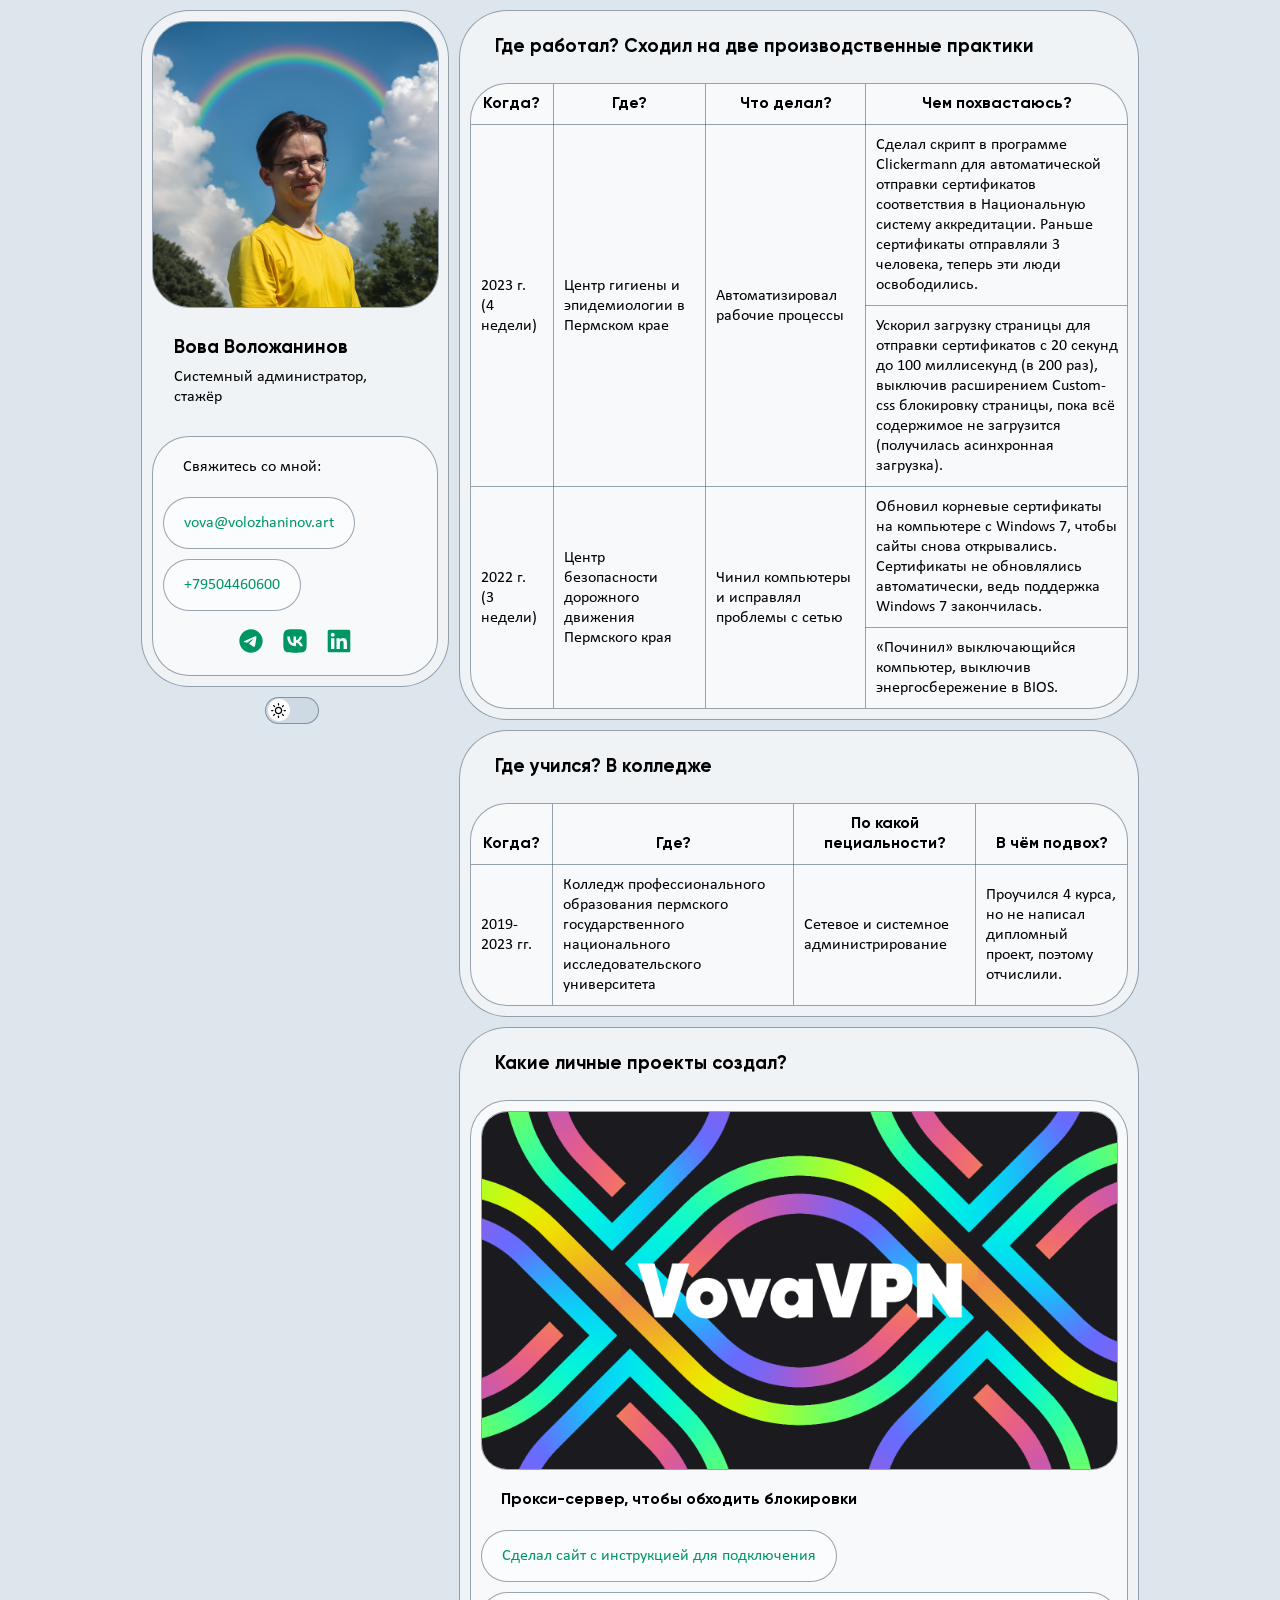
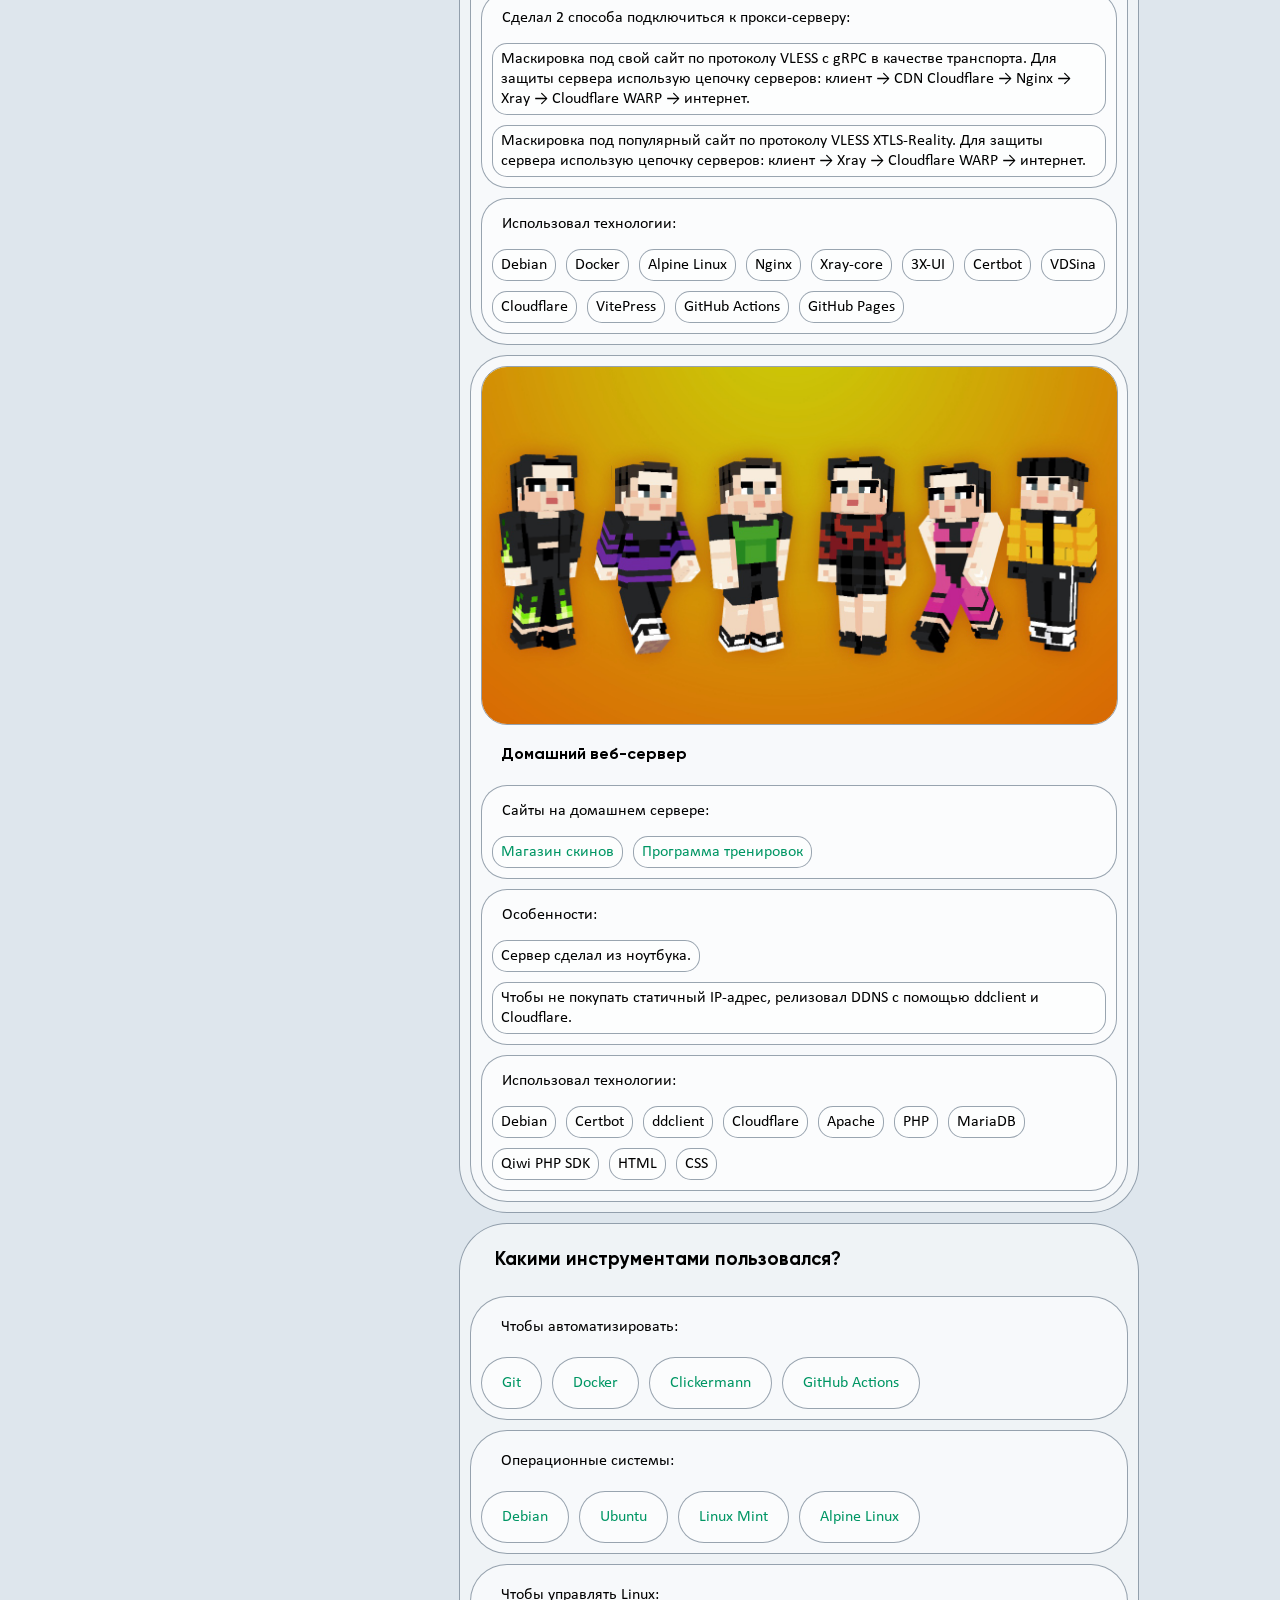
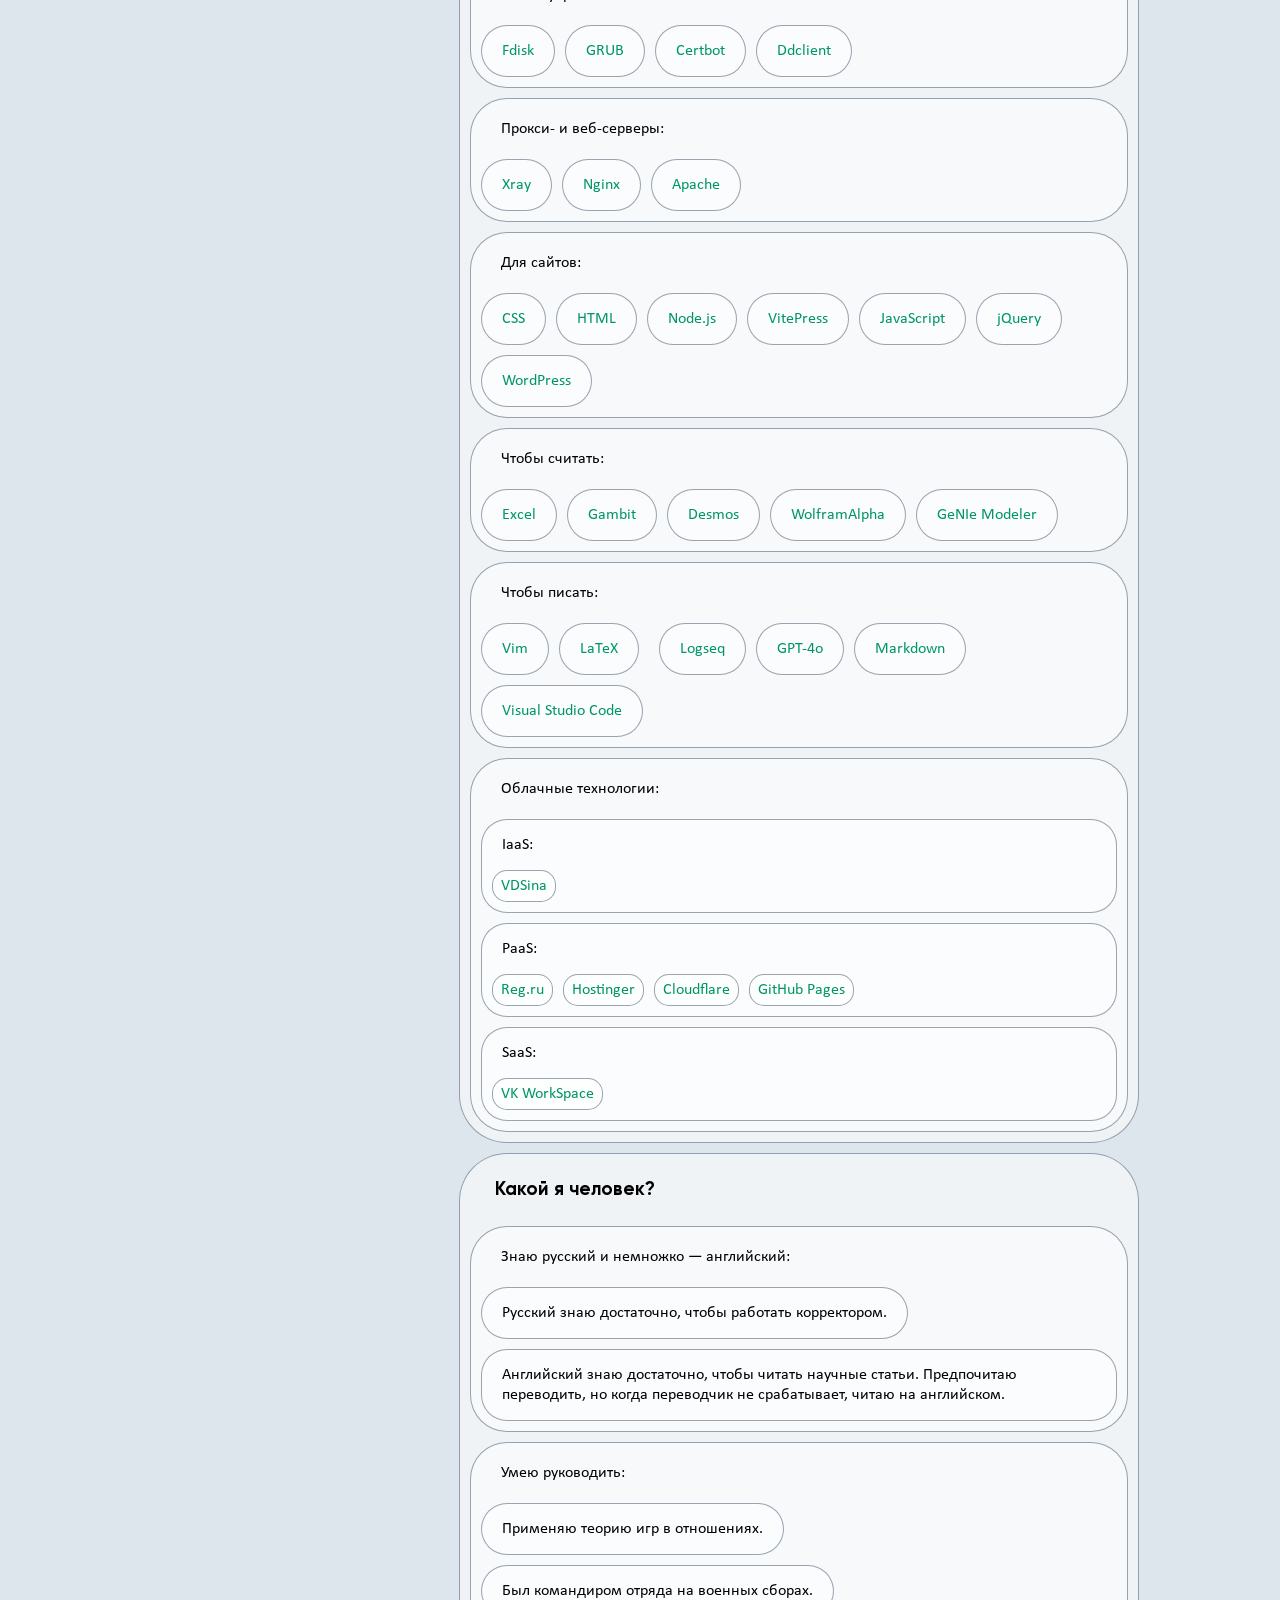
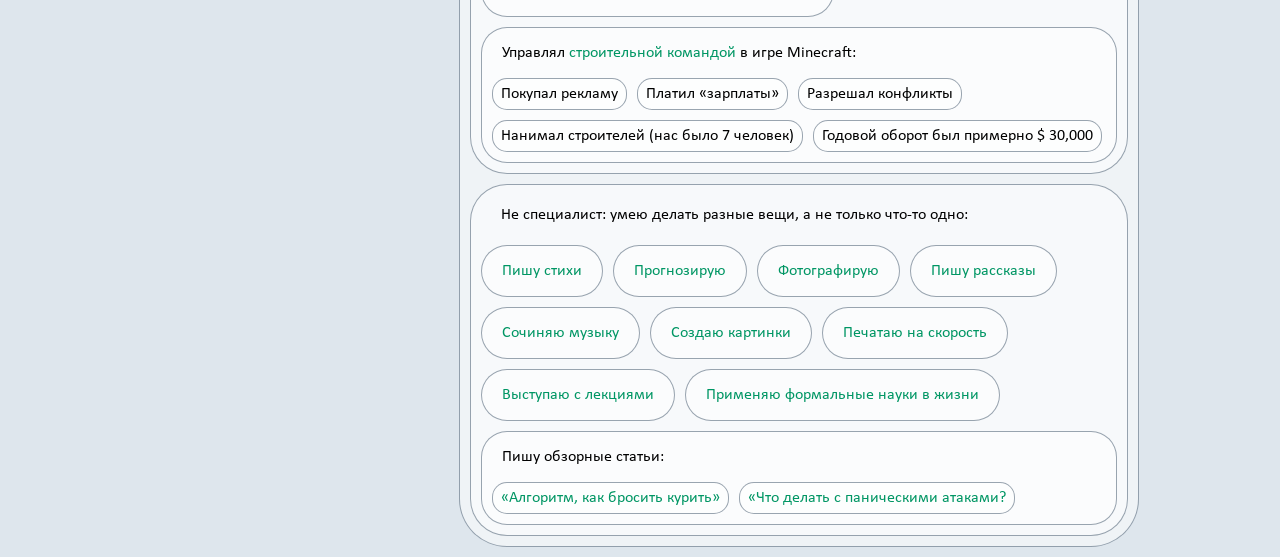
==== index.html @ d7f4d7d5 "update" ====
<!DOCTYPE html>
<html lang="ru">
<head>
    <meta charset="UTF-8">
    <meta name="viewport" content="width=device-width, initial-scale=1.0">
    <link href="styles/style.css" rel="stylesheet" type="text/css"/>
    <script defer src="scripts/jquery.js"></script>
    <script defer src="scripts/main.js"></script>
    <title>Вова</title>
</head>
<body>
    <nav>
        <div class="nav">
            <div class="dep-4 button up"><p>↑ Наверх</p></div>
        </div>
    </nav>
    <div class="main">
        <div class="about">
            <div class="dep-1">
                <a href="images/vova-full.jpg" target="_blank"><img src="images/vova2x.avif" alt="Фотография" class="dep-2 zoomed clickable"></a>
                <h1 class="caption">Вова Воложанинов</h1><p class="caption">Системный администратор, стажёр</p>
                <div class="dep-2">
                    <p>Свяжитесь со мной:</p>
                    <div class="flex">
                        <a href="mailto:vova@volozhaninov.art" target="_blank"><div class="dep-3 button"><p>vova@volozhaninov.art</p></div></a>
                        <a href="tel:+79504460600"><div class="dep-3 button"><p>+79504460600</p></div></a>
                    </div>
                    <p class="logos">
                        <a href="https://t.me/vova3141592" target="_blank">
                            <svg width="28" height="28" viewBox="0 0 24 24" fill="#000000" xmlns="http://www.w3.org/2000/svg"><title>Телеграм</title><g id="SVGRepo_bgCarrier" stroke-width="0"></g><g id="SVGRepo_tracerCarrier" stroke-linecap="round" stroke-linejoin="round"></g><g id="SVGRepo_iconCarrier"> <path fill-rule="evenodd" clip-rule="evenodd" d="M22 12C22 17.5228 17.5228 22 12 22C6.47715 22 2 17.5228 2 12C2 6.47715 6.47715 2 12 2C17.5228 2 22 6.47715 22 12ZM12.3583 9.38244C11.3857 9.787 9.44177 10.6243 6.52657 11.8944C6.05318 12.0827 5.8052 12.2669 5.78263 12.4469C5.74448 12.7513 6.12559 12.8711 6.64455 13.0343C6.71515 13.0565 6.78829 13.0795 6.86327 13.1038C7.37385 13.2698 8.06068 13.464 8.41773 13.4717C8.74161 13.4787 9.1031 13.3452 9.50219 13.0711C12.226 11.2325 13.632 10.3032 13.7202 10.2831C13.7825 10.269 13.8688 10.2512 13.9273 10.3032C13.9858 10.3552 13.98 10.4536 13.9738 10.48C13.9361 10.641 12.4401 12.0318 11.6659 12.7515C11.4246 12.9759 11.2534 13.135 11.2184 13.1714C11.14 13.2528 11.0601 13.3298 10.9833 13.4038C10.509 13.8611 10.1532 14.204 11.003 14.764C11.4114 15.0331 11.7381 15.2556 12.0641 15.4776C12.4201 15.7201 12.7752 15.9619 13.2347 16.2631C13.3517 16.3398 13.4635 16.4195 13.5724 16.4971C13.9867 16.7925 14.3589 17.0579 14.8188 17.0155C15.086 16.991 15.362 16.7397 15.5022 15.9903C15.8335 14.2193 16.4847 10.382 16.6352 8.80081C16.6484 8.66228 16.6318 8.48498 16.6185 8.40715C16.6051 8.32932 16.5773 8.21842 16.4761 8.13633C16.3563 8.03911 16.1714 8.01861 16.0886 8.02C15.7125 8.0267 15.1354 8.22735 12.3583 9.38244Z"></path> </g></svg>
                        </a>
                        <a href="https://vk.com/vova3141592" target="_blank">
                            <svg width="28" height="28" viewBox="0 0 24 24" fill="#000000" xmlns="http://www.w3.org/2000/svg"><title>ВКонтакте</title><g id="SVGRepo_bgCarrier" stroke-width="0"></g><g id="SVGRepo_tracerCarrier" stroke-linecap="round" stroke-linejoin="round"></g><g id="SVGRepo_iconCarrier"> <path fill-rule="evenodd" clip-rule="evenodd" d="M3.4 3.4C2 4.81333 2 7.07333 2 11.6V12.4C2 16.92 2 19.18 3.4 20.6C4.81333 22 7.07333 22 11.6 22H12.4C16.92 22 19.18 22 20.6 20.6C22 19.1867 22 16.9267 22 12.4V11.6C22 7.08 22 4.82 20.6 3.4C19.1867 2 16.9267 2 12.4 2H11.6C7.08 2 4.82 2 3.4 3.4ZM5.37333 8.08667C5.48 13.2867 8.08 16.4067 12.64 16.4067H12.9067V13.4333C14.58 13.6 15.8467 14.8267 16.3533 16.4067H18.72C18.4773 15.5089 18.0469 14.6727 17.4574 13.9533C16.8679 13.234 16.1326 12.6478 15.3 12.2333C16.0461 11.779 16.6905 11.1756 17.1929 10.461C17.6953 9.7464 18.045 8.93585 18.22 8.08H16.0733C15.6067 9.73334 14.22 11.2333 12.9067 11.3733V8.08667H10.7533V13.8467C9.42 13.5133 7.74 11.9 7.66666 8.08667H5.37333Z"></path> </g></svg>
                        </a>
                        <a href="https://www.linkedin.com/in/vova3141592" target="_blank">
                            <svg width="28" height="28" fill="#000000" viewBox="-2.56 -2.56 37.12 37.12" version="1.1" xmlns="http://www.w3.org/2000/svg"><title>LinkedIn</title><g id="SVGRepo_bgCarrier" stroke-width="0"></g><g id="SVGRepo_tracerCarrier" stroke-linecap="round" stroke-linejoin="round"></g><g id="SVGRepo_iconCarrier"><path d="M28.778 1.004h-25.56c-0.008-0-0.017-0-0.027-0-1.199 0-2.172 0.964-2.186 2.159v25.672c0.014 1.196 0.987 2.161 2.186 2.161 0.010 0 0.019-0 0.029-0h25.555c0.008 0 0.018 0 0.028 0 1.2 0 2.175-0.963 2.194-2.159l0-0.002v-25.67c-0.019-1.197-0.994-2.161-2.195-2.161-0.010 0-0.019 0-0.029 0h0.001zM9.9 26.562h-4.454v-14.311h4.454zM7.674 10.293c-1.425 0-2.579-1.155-2.579-2.579s1.155-2.579 2.579-2.579c1.424 0 2.579 1.154 2.579 2.578v0c0 0.001 0 0.002 0 0.004 0 1.423-1.154 2.577-2.577 2.577-0.001 0-0.002 0-0.003 0h0zM26.556 26.562h-4.441v-6.959c0-1.66-0.034-3.795-2.314-3.795-2.316 0-2.669 1.806-2.669 3.673v7.082h-4.441v-14.311h4.266v1.951h0.058c0.828-1.395 2.326-2.315 4.039-2.315 0.061 0 0.121 0.001 0.181 0.003l-0.009-0c4.5 0 5.332 2.962 5.332 6.817v7.855z"></path> </g></svg>
                        </a>
                        <!-- Ссылка на LiveLib <a href="https://www.livelib.ru/reader/Vova3141592" target="_blank">
                            <svg xmlns="http://www.w3.org/2000/svg" width="28" height="28" viewBox="0 15 388 355" version="1.1"><path d="M 74.962 74.250 C 71.468 76.012, 69.903 77.678, 67.750 81.929 C 65 87.359, 65 87.359, 65.011 163.429 C 65.023 246.853, 64.871 244.592, 71.053 253.576 C 72.784 256.093, 76.968 260.191, 80.350 262.684 C 87.635 268.053, 184.817 326.367, 193.500 330.580 C 198.643 333.075, 200.642 333.483, 207.500 333.438 C 214.382 333.393, 216.409 332.943, 222 330.222 C 225.575 328.482, 229.175 326.608, 230 326.057 C 230.825 325.506, 254.461 311.366, 282.524 294.634 C 310.618 277.883, 335.800 262.187, 338.561 259.705 C 341.319 257.225, 344.908 252.790, 346.538 249.848 C 349.500 244.500, 349.500 244.500, 349.773 165.697 C 350.036 90.057, 349.971 86.722, 348.142 82.589 C 345.454 76.510, 340.179 72.762, 333.540 72.212 C 327.152 71.682, 323.315 72.845, 314.879 77.868 C 311.370 79.956, 300.625 86.311, 291 91.990 C 281.375 97.668, 258.954 111.018, 241.175 121.657 C 223.396 132.296, 208.251 141, 207.518 141 C 206.785 141, 201.532 138.247, 195.843 134.882 C 181.423 126.353, 145.805 105.216, 118.500 88.984 C 105.850 81.464, 93.578 74.566, 91.230 73.655 C 85.390 71.391, 80.259 71.579, 74.962 74.250"/></svg>
                        </a> -->
                    </p>
                </div>
            </div>
            <label class="theme-switch">
                <input type="checkbox" name="theme-switch">
                <span class="slider"></span>
                <svg alt="Светлая тема" class="sun" viewBox="0 0 24 24" xmlns="http://www.w3.org/2000/svg"><g id="SVGRepo_bgCarrier" stroke-width="0"></g><g id="SVGRepo_tracerCarrier" stroke-linecap="round" stroke-linejoin="round"></g><g id="SVGRepo_iconCarrier"> <path d="M11 1C11 0.447715 11.4477 0 12 0C12.5523 0 13 0.447715 13 1V3C13 3.55228 12.5523 4 12 4C11.4477 4 11 3.55228 11 3V1Z"></path> <path fill-rule="evenodd" clip-rule="evenodd" d="M18 12C18 15.3137 15.3137 18 12 18C8.68629 18 6 15.3137 6 12C6 8.68629 8.68629 6 12 6C15.3137 6 18 8.68629 18 12ZM8.06167 12C8.06167 14.1751 9.82492 15.9383 12 15.9383C14.1751 15.9383 15.9383 14.1751 15.9383 12C15.9383 9.82492 14.1751 8.06167 12 8.06167C9.82492 8.06167 8.06167 9.82492 8.06167 12Z"></path> <path d="M20.4853 3.51472C20.0947 3.12419 19.4616 3.12419 19.0711 3.51472L17.6568 4.92893C17.2663 5.31946 17.2663 5.95262 17.6568 6.34315C18.0474 6.73367 18.6805 6.73367 19.0711 6.34315L20.4853 4.92893C20.8758 4.53841 20.8758 3.90524 20.4853 3.51472Z"></path> <path d="M1 13C0.447715 13 0 12.5523 0 12C0 11.4477 0.447715 11 1 11H3C3.55228 11 4 11.4477 4 12C4 12.5523 3.55228 13 3 13H1Z"></path> <path d="M3.51472 3.51472C3.1242 3.90524 3.1242 4.53841 3.51472 4.92893L4.92894 6.34315C5.31946 6.73367 5.95263 6.73367 6.34315 6.34315C6.73368 5.95262 6.73368 5.31946 6.34315 4.92893L4.92894 3.51472C4.53841 3.12419 3.90525 3.12419 3.51472 3.51472Z"></path> <path d="M11 21C11 20.4477 11.4477 20 12 20C12.5523 20 13 20.4477 13 21V23C13 23.5523 12.5523 24 12 24C11.4477 24 11 23.5523 11 23V21Z"></path> <path d="M6.34315 17.6569C5.95263 17.2663 5.31946 17.2663 4.92894 17.6569L3.51473 19.0711C3.1242 19.4616 3.1242 20.0948 3.51473 20.4853C3.90525 20.8758 4.53842 20.8758 4.92894 20.4853L6.34315 19.0711C6.73368 18.6805 6.73368 18.0474 6.34315 17.6569Z"></path> <path d="M21 13C20.4477 13 20 12.5523 20 12C20 11.4477 20.4477 11 21 11H23C23.5523 11 24 11.4477 24 12C24 12.5523 23.5523 13 23 13H21Z"></path> <path d="M17.6568 17.6569C17.2663 18.0474 17.2663 18.6805 17.6568 19.0711L19.0711 20.4853C19.4616 20.8758 20.0947 20.8758 20.4853 20.4853C20.8758 20.0948 20.8758 19.4616 20.4853 19.0711L19.0711 17.6569C18.6805 17.2663 18.0474 17.2663 17.6568 17.6569Z"></path> </g></svg>
                <svg alt="Тёмная тема" class="moon" viewBox="0 0 24 24" xmlns="http://www.w3.org/2000/svg"><g id="SVGRepo_bgCarrier" stroke-width="0" transform="translate(0,0), scale(1)"></g><g id="SVGRepo_tracerCarrier" stroke-linecap="round" stroke-linejoin="round"></g><g id="SVGRepo_iconCarrier"> <path d="M21.0672 11.8568L20.4253 11.469L21.0672 11.8568ZM12.1432 2.93276L11.7553 2.29085V2.29085L12.1432 2.93276ZM21.25 12C21.25 17.1086 17.1086 21.25 12 21.25V22.75C17.9371 22.75 22.75 17.9371 22.75 12H21.25ZM12 21.25C6.89137 21.25 2.75 17.1086 2.75 12H1.25C1.25 17.9371 6.06294 22.75 12 22.75V21.25ZM2.75 12C2.75 6.89137 6.89137 2.75 12 2.75V1.25C6.06294 1.25 1.25 6.06294 1.25 12H2.75ZM15.5 14.25C12.3244 14.25 9.75 11.6756 9.75 8.5H8.25C8.25 12.5041 11.4959 15.75 15.5 15.75V14.25ZM20.4253 11.469C19.4172 13.1373 17.5882 14.25 15.5 14.25V15.75C18.1349 15.75 20.4407 14.3439 21.7092 12.2447L20.4253 11.469ZM9.75 8.5C9.75 6.41182 10.8627 4.5828 12.531 3.57467L11.7553 2.29085C9.65609 3.5593 8.25 5.86509 8.25 8.5H9.75ZM12 2.75C11.9115 2.75 11.8077 2.71008 11.7324 2.63168C11.6686 2.56527 11.6538 2.50244 11.6503 2.47703C11.6461 2.44587 11.6482 2.35557 11.7553 2.29085L12.531 3.57467C13.0342 3.27065 13.196 2.71398 13.1368 2.27627C13.0754 1.82126 12.7166 1.25 12 1.25V2.75ZM21.7092 12.2447C21.6444 12.3518 21.5541 12.3539 21.523 12.3497C21.4976 12.3462 21.4347 12.3314 21.3683 12.2676C21.2899 12.1923 21.25 12.0885 21.25 12H22.75C22.75 11.2834 22.1787 10.9246 21.7237 10.8632C21.286 10.804 20.7293 10.9658 20.4253 11.469L21.7092 12.2447Z"></path> </g></svg>
            </label>
        </div>
        <div class="other">
            <div class="dep-1">
                <h1>Где работал? Сходил на две производственные практики</h1>
                <div class="dep-2 table">
                    <table>
                        <tr>
                            <th>Когда?</th><th>Где?</th><th>Что делал?</th><th>Чем похвастаюсь?</th>
                        </tr>
                        <tr>
                            <td rowspan="2">2023 г. (4 недели)</td><td rowspan="2">Центр гигиены и эпидемиологии в Пермском крае</td><td rowspan="2">Автоматизировал рабочие процессы</td><td>Сделал скрипт в программе Clickermann для автоматической отправки сертификатов соответствия в Национальную систему аккредитации. Раньше сертификаты отправляли 3 человека, теперь эти люди освободились.</td>
                        </tr>
                        <tr>
                            <td>Ускорил загрузку страницы для отправки сертификатов с 20 секунд до 100 миллисекунд (в 200 раз), выключив расширением Custom-css блокировку страницы, пока всё содержимое не загрузится (получилась асинхронная загрузка).</td>
                        </tr>
                        <tr>
                            <td rowspan="2">2022 г. (3 недели)</td><td rowspan="2">Центр безопасности дорожного движения Пермского края</td><td rowspan="2">Чинил компьютеры и исправлял проблемы с сетью</td><td>Обновил корневые сертификаты на компьютере с Windows 7, чтобы сайты снова открывались. Сертификаты не обновлялись автоматически, ведь поддержка Windows 7 закончилась.</td>
                        </tr>
                        <tr>
                            <td>«Починил» выключающийся компьютер, выключив энергосбережение в BIOS.</td>
                        </tr>
                    </table>
                </div>  
            </div>
            <div class="dep-1">
                <h1>Где учился? В колледже</h1>
                <div class="dep-2 table">
                    <table>
                        <tr><th>Когда?</th><th>Где?</th><th>По какой пециальности?</th><th>В чём подвох?</th></tr>
                        <tr><td>2019-2023 гг.</td><td>Колледж профессионального образования пермского государственного национального исследовательского университета</td><td>Сетевое и системное администрирование</td><td>Проучился 4 курса, но не написал дипломный проект, поэтому отчислили.</td></tr>
                    </table>
                </div>
            </div>
            <div class="dep-1">
                <h1>Какие личные проекты создал?</h1>
                <div class="dep-2">
                    <a href="https://vpn.volozhaninov.art/" target="_blank"><img class="dep-3 clickable" src="images/vova-vpn.webp" alt="VovaVPN"/></a>
                    <h2>Прокси-сервер, чтобы обходить блокировки</h2>
                    <div class="flex"><a href="https://vpn.volozhaninov.art/" target="_blank"><div class="dep-3 button"><p>Сделал сайт с инструкцией для подключения</p></div></a></div>
                    <div class="dep-3">
                        <p>Сделал 2 способа подключиться к прокси-серверу:</p>
                        <div class="dep-4"><p>Маскировка под свой сайт по протоколу VLESS с gRPC в качестве транспорта. Для защиты сервера использую цепочку серверов: клиент → CDN Cloudflare → Nginx → Xray → Cloudflare WARP → интернет.</p></div>
                        <div class="dep-4"><p>Маскировка под популярный сайт по протоколу VLESS XTLS-Reality. Для защиты сервера использую цепочку серверов: клиент → Xray → Cloudflare WARP → интернет.</p></div>
                    </div>
                    <div class="dep-3">
                        <p>Использовал технологии:</p>
                        <div class="flex">
                            <div class="dep-4"><p>Debian</p></div>
                            <div class="dep-4"><p>Docker</p></div>
                            <div class="dep-4"><p>Alpine Linux</p></div>
                            <div class="dep-4"><p>Nginx</p></div>
                            <div class="dep-4"><p>Xray-core</p></div>
                            <div class="dep-4"><p>3X-UI</p></div>
                            <div class="dep-4"><p>Certbot</p></div>
                            <div class="dep-4"><p>VDSina</p></div>
                            <div class="dep-4"><p>Cloudflare</p></div>
                            <div class="dep-4"><p>VitePress</p></div>
                            <div class="dep-4"><p>GitHub Actions</p></div>
                            <div class="dep-4"><p>GitHub Pages</p></div>
                        </div>  
                    </div>
                </div>
                <div class="dep-2">
                    <a href="https://store.volozhaninov.art/" target="_blank"><img class="dep-3 clickable" src="images/skins.jpg" alt="VovaVPN"/></a>
                    <h2>Домашний веб-сервер</h2>
                    <div class="dep-3">
                        <p>Сайты на домашнем сервере:</p>
                        <div class="flex">
                            <a href="https://store.volozhaninov.art/" target="_blank"><div class="dep-4 button"><p>Магазин скинов</p></div></a>
                            <a href="https://volozhaninov.art/" target="_blank"><div class="dep-4 button"><p>Программа тренировок</p></div></a>
                        </div>
                    </div>
                    <div class="dep-3">
                        <p>Особенности:</p>
                        <div class="flex">
                            <div class="dep-4"><p>Сервер сделал из ноутбука.</p></div>
                            <div class="dep-4"><p>Чтобы не покупать статичный IP-адрес, релизовал DDNS с помощью ddclient и Cloudflare.</p></div>
                        </div>
                    </div>
                    <div class="dep-3">
                        <p>Использовал технологии:</p>
                        <div class="flex">
                            <div class="dep-4"><p>Debian</p></div>
                            <div class="dep-4"><p>Certbot</p></div>
                            <div class="dep-4"><p>ddclient</p></div>
                            <div class="dep-4"><p>Cloudflare</p></div>
                            <div class="dep-4"><p>Apache</p></div>
                            <div class="dep-4"><p>PHP</p></div>
                            <div class="dep-4"><p>MariaDB</p></div>
                            <div class="dep-4"><p>Qiwi PHP SDK</p></div>
                            <div class="dep-4"><p>HTML</p></div>
                            <div class="dep-4"><p>CSS</p></div>
                        </div>
                    </div>
                </div>
            </div>
            <div class="dep-1">
                <h1>Какими инструментами пользовался?</h1>
                <div class="dep-2">
                    <p>Чтобы автоматизировать:</p>
                    <div class="flex">
                        <a href="https://ru.wikipedia.org/wiki/Git" target="_blank"><div class="dep-3 button"><p>Git</p></div></a>
                        <a href="https://ru.wikipedia.org/wiki/Docker" target="_blank"><div class="dep-3 button"><p>Docker</p></div></a>
                        <a href="http://crapware.aidf.org/" target="_blank"><div class="dep-3 button"><p>Clickermann</p></div></a>
                        <a href="https://docs.github.com/ru/actions" target="_blank"><div class="dep-3 button"><p>GitHub Actions</p></div></a>
                    </div>
                </div>
                <div class="dep-2">
                    <p>Операционные системы:</p>
                    <div class="flex">
                        <a href="https://ru.wikipedia.org/wiki/Debian" target="_blank"><div class="dep-3 button"><p>Debian</p></div></a>
                        <a href="https://ru.wikipedia.org/wiki/Ubuntu" target="_blank"><div class="dep-3 button"><p>Ubuntu</p></div></a>
                        <a href="https://ru.wikipedia.org/wiki/Linux_Mint" target="_blank"><div class="dep-3 button"><p>Linux Mint</p></div></a>
                        <a href="https://ru.wikipedia.org/wiki/Alpine_Linux" target="_blank"><div class="dep-3 button"><p>Alpine Linux</p></div></a>
                    </div>
                </div>
                <div class="dep-2">
                    <p>Чтобы управлять Linux:</p>
                    <div class="flex">
                        <a href="https://ru.wikipedia.org/wiki/Fdisk" target="_blank"><div class="dep-3 button"><p>Fdisk</p></div></a>
                        <a href="https://ru.wikipedia.org/wiki/GNU_GRUB" target="_blank"><div class="dep-3 button"><p>GRUB</p></div></a>
                        <a href="https://certbot.eff.org/" target="_blank"><div class="dep-3 button"><p>Certbot</p></div></a>
                        <a href="https://ddclient.net/" target="_blank"><div class="dep-3 button"><p>Ddclient</p></div></a>
                    </div>
                </div>
                <div class="dep-2">
                    <p>Прокси- и веб-серверы:</p>
                    <div class="flex">
                        <a href="https://github.com/XTLS/Xray-core" target="_blank"><div class="dep-3 button"><p>Xray</p></div></a>
                        <a href="https://ru.wikipedia.org/wiki/Nginx" target="_blank"><div class="dep-3 button"><p>Nginx</p></div></a>
                        <a href="https://ru.wikipedia.org/wiki/Apache_HTTP_Server" target="_blank"><div class="dep-3 button"><p>Apache</p></div></a>
                    </div>
                </div>
                <div class="dep-2">
                    <p>Для сайтов:</p>
                    <div class="flex">
                        <a href="https://ru.wikipedia.org/wiki/CSS" target="_blank"><div class="dep-3 button"><p>CSS</p></div></a>
                        <a href="https://ru.wikipedia.org/wiki/HTML" target="_blank"><div class="dep-3 button"><p>HTML</p></div></a>
                        <a href="https://ru.wikipedia.org/wiki/Node.js" target="_blank"><div class="dep-3 button"><p>Node.js</p></div></a>
                        <a href="https://vitepress.dev/" target="_blank"><div class="dep-3 button"><p>VitePress</p></div></a>
                        <a href="https://ru.wikipedia.org/wiki/JavaScript" target="_blank"><div class="dep-3 button"><p>JavaScript</p></div></a>
                        <a href="https://ru.wikipedia.org/wiki/JQuery" target="_blank"><div class="dep-3 button"><p>jQuery</p></div></a>
                        <a href="https://ru.wikipedia.org/wiki/WordPress" target="_blank"><div class="dep-3 button"><p>WordPress</p></div></a>
                    </div>
                </div>
                <div class="dep-2">
                    <p>Чтобы считать:</p>
                    <div class="flex">
                        <a href="https://ru.wikipedia.org/wiki/Microsoft_Excel" target="_blank"><div class="dep-3 button"><p>Excel</p></div></a>
                        <a href="https://www.gambit-project.org/" target="_blank"><div class="dep-3 button"><p>Gambit</p></div></a>
                        <a href="https://ru.wikipedia.org/wiki/Desmos_(%D0%BA%D0%B0%D0%BB%D1%8C%D0%BA%D1%83%D0%BB%D1%8F%D1%82%D0%BE%D1%80)" target="_blank"><div class="dep-3 button"><p>Desmos</p></div></a>
                        <a href="https://ru.wikipedia.org/wiki/WolframAlpha" target="_blank"><div class="dep-3 button"><p>WolframAlpha</p></div></a>
                        <a href="https://www.bayesfusion.com/genie/" target="_blank"><div class="dep-3 button"><p>GeNIe Modeler</p></div></a>
                    </div>
                </div>
                <div class="dep-2">
                    <p>Чтобы писать:</p>
                    <div class="flex">
                        <a href="https://ru.wikipedia.org/wiki/Vim" target="_blank"><div class="dep-3 button"><p>Vim</p></div></a>
                        <a href="https://ru.wikipedia.org/wiki/LaTeX" target="_blank"><div class="dep-3 button"><p>LaTeX</p></div></a>
                        <a href="https://ru.wikipedia.org/wiki/Logseq" target="_blank"></a><div class="dep-3 button"><p>Logseq</p></div></a>
                        <a href="https://openai.com/index/gpt-4/" target="_blank"><div class="dep-3 button"><p>GPT-4o</p></div></a>
                        <a href="https://ru.wikipedia.org/wiki/Markdown" target="_blank"><div class="dep-3 button"><p>Markdown</p></div></a>
                        <a href="https://ru.wikipedia.org/wiki/Visual_Studio_Code" target="_blank"><div class="dep-3 button"><p>Visual Studio Code</p></div></a>
                    </div>
                </div>
                <div class="dep-2">
                    <p>Облачные технологии:</p>
                    <div class="dep-3">
                        <p>IaaS:</p>
                        <div class="flex"><a href="https://www.vdsina.com/" target="_blank"><div class="dep-4 button"><p>VDSina</p></div></div></a>
                    </div>
                    <div class="dep-3">
                        <p>PaaS:</p>
                        <div class="flex">
                            <a href="https://www.reg.ru/" target="_blank"><div class="dep-4 button"><p>Reg.ru</p></div></a>
                            <a href="https://www.hostinger.co.uk" target="_blank"><div class="dep-4 button"><p>Hostinger</p></div></a>
                            <a href="https://ru.wikipedia.org/wiki/Cloudflare" target="_blank"><div class="dep-4 button"><p>Cloudflare</p></div></a>
                            <a href="https://pages.github.com/" target="_blank"><div class="dep-4 button"><p>GitHub Pages</p></div></a>
                        </div>
                    </div>
                    <div class="dep-3">
                        <p>SaaS:</p>
                        <a href="https://biz.mail.ru/" target="_blank"><div class="flex"><div class="dep-4 button"><p>VK WorkSpace</p></div></div></a>
                    </div>
                </div>
            </div>
            <div class="dep-1">
                <h1>Какой я человек?</h1>
                <div class="dep-2">
                    <p>Знаю русский и немножко — английский:</p>
                    <div class="flex">
                        <div class="dep-3"><p>Русский знаю достаточно, чтобы работать корректором.</p></div>
                        <div class="dep-3"><p>Английский знаю достаточно, чтобы читать научные статьи. Предпочитаю переводить, но когда переводчик не срабатывает, читаю на английском.</p></div>
                    </div>
                </div>
                <div class="dep-2">
                    <p>Умею руководить:</p>
                    <div class="flex">
                        <div class="dep-3"><p>Применяю теорию игр в отношениях.</p></div>
                        <div class="dep-3"><p>Был командиром отряда на военных сборах.</p></div>
                        <div class="dep-3">
                            <p>Управлял <a href="https://vk.com/thebuilderhd" target="_blank">строительной командой</a> в игре Minecraft:</p>
                            <div class="flex">
                                <div class="dep-4"><p>Покупал рекламу</p></div>
                                <div class="dep-4"><p>Платил «зарплаты»</p></div>
                                <div class="dep-4"><p>Разрешал конфликты</p></div>
                                <div class="dep-4"><p>Нанимал строителей (нас было 7 человек)</p></div>
                                <div class="dep-4"><p>Годовой оборот был примерно $ 30,000</p></div>
                            </div>
                        </div>
                    </div>
                </div>
                <div class="dep-2">
                    <p>Не специалист: умею делать разные вещи, а не только что-то одно:</p>
                    <div class="flex">
                        <a href="https://vk.com/@533955585-stihi" target="_blank"><div class="dep-3 button"><p>Пишу стихи</p></div></a>
                        <a href="https://vk.com/vova3141592?w=narrative533955585_91897_456239018" target="_blank"><div class="dep-3 button"><p>Прогнозирую</p></div></a>
                        <a href="https://vk.com/club209892512?z=album-209892512_301149671" target="_blank"><div class="dep-3 button"><p>Фотографирую</p></div></a>
                        <a href="https://vk.com/@533955585-rasskazy" target="_blank"><div class="dep-3 button"><p>Пишу рассказы</p></div></a>
                        <a href="https://vk.com/vova3141592" target="_blank"><div class="dep-3 button"><p>Сочиняю музыку</p></div></a>
                        <a href="https://www.artstation.com/thebuilderhd" target="_blank"><div class="dep-3 button"><p>Создаю картинки</p></div></a>
                        <a href="https://klavogonki.ru/u/#/634248/" target="_blank"><div class="dep-3 button"><p>Печатаю на скорость</p></div></a>
                        <a href="https://vk.com/video/@vova3141592" target="_blank"><div class="dep-3 button"><p>Выступаю с лекциями</p></div></a>
                        <a href="https://sci.volozhaninov.art/" target="_blank"><div class="dep-3 button"><p>Применяю формальные науки в жизни</p></div></a>
                    </div>
                    <div class="dep-3">
                        <p>Пишу обзорные статьи:</p>
                        <div class="flex">
                            <a href="https://quit.volozhaninov.art/" target="_blank"><div class="dep-4 button"><p>«Алгоритм, как бросить курить»</p></div></a>
                            <a href="https://pa.volozhaninov.art/" target="_blank"><div class="dep-4 button"><p>«Что делать с паническими атаками?</p></div></a>
                        </div>
                    </div>
                </div>
            </div>
        </div>
    </div>
    <footer></footer>
</body>
</html>
---- styles/style.css ----
/* Фикс анимации при загрузке страницы */

.preload, .preload ::before {
    -webkit-transition: none !important;
    -moz-transition: none !important;
    -ms-transition: none !important;
    -o-transition: none !important;
    transition: none !important;
}

/* Темы */

html[data-theme=light] {
    --top-color: hsla(210, 100%, 100%, 0.5);
    --border-color: hsla(210, 30%, 30%, 0.5);
    --background-color: hsl(210, 30%, 90%);
    --accent-color: rgb(0, 150, 100);
    --accent-color-hover: rgb(0, 228, 152);
    --text-color: hsl(0, 0%, 0%);
    --highlight-color: rgba(0, 200, 133, 0.07);
    --selection-text-color: white;

    --button-color: rgba(0, 200, 133, 0.07);
    --button-text-color: rgb(0, 150, 100);
    --button-hover-text-color: rgb(0, 200, 133);
    --button-click-color: hsla(210, 100%, 100%, 1);

    --slider-color: hsl(210, 100%, 100%);
    --slider-background-color: hsla(210, 30%, 80%, 0.5);
}
  
html[data-theme=dark] {
    --top-color: hsla(210, 20%, 20%, 0.5);
    --border-color: hsla(210, 20%, 50%, 0.5);
    --background-color: hsl(210, 20%, 10%);
    --accent-color: rgb(0, 255, 128);
    --accent-color-hover: rgb(128, 255, 192);
    --text-color: hsl(0, 0%, 100%);
    --highlight-color: rgba(128, 255, 192, 0.05);
    --selection-text-color: black;

    --button-color: rgba(128, 255, 192, 0.05);
    --button-text-color: rgb(0, 255, 128);
    --button-hover-text-color: rgb(128, 255, 192);
    --button-click-color: hsla(210, 20%, 60%, 0.5);

    --slider-color: black;
    --slider-background-color: hsla(210, 20%, 20%, 0.5);
}

/* Переменные и основной стиль сайта */

body {
    --min-border-radius: 15px;
    --border: 1px;
    --margin: 10px;
    --about-width: 328px;
    --transition: 200ms;

    margin: 0;
    font-size: 12pt;
    font-family: "calibri";
    background-color: var(--background-color);
    color: var(--text-color);

    transition: background-color var(--transition), color var(--transition);
}

.main {
    margin: 0;
    background-color: transparent;
    border: none;
    display: flex;
    justify-content: center;
}

* {
    -webkit-tap-highlight-color: transparent;
}

.about {
    position: sticky;
    top: 0;
    height: auto;
    align-self: flex-start;
    margin: 0 calc(-1 * var(--margin)) 0 0;
    width: var(--about-width);
    border: none;
    background: none;
}

.other {
    margin: 0;
    width: 700px;
    border: none;
    background: none;
}

div {
    margin: var(--margin);
    border: var(--border) solid var(--border-color);
    background-color: var(--top-color);
    transition: background-color var(--transition);
}

.dep-1 {
    border-radius: calc(var(--min-border-radius) + 3 * (var(--margin) + var(--border)));
}

.dep-2 {
    border-radius: calc(var(--min-border-radius) + 2 * (var(--margin) + var(--border)));
}

.dep-3 {
    border-radius: calc(var(--min-border-radius) + var(--margin) + var(--border));
}

.dep-4 {
    border-radius: var(--min-border-radius);
}

.flex {
    margin: var(--margin);
    border: none;
    background: none;

    display: flex;
    flex-wrap: wrap;

    gap: var(--margin);
}

.flex div:not(.flex){
    margin: 0;
}

/* Меню */

.nav {
    margin: 0 16px;
    border: none;
    background: none;

    display: none;
    flex-wrap: wrap;
    align-items: flex-start;
    justify-content: space-between;
}

/* Кнопки, ссылки, интерактив */

.highlight {
    background-color: var(--highlight-color);
}

a {
    text-decoration: none;
    color: var(--accent-color);
    transition: color var(--transition);
}

.button {
    display: block;
    cursor: pointer;
    color: var(--button-text-color);
    user-select: none;
    transition: color var(--transition), background-color var(--transition), border var(--transition), box-shadow var(--transition);
}

.button:active {
    background-color: var(--button-click-color);
    transition: background-color 0ms;
}

::selection {
    background-color: var(--accent-color-hover);
    color: var(--selection-text-color);
}

html {
    scrollbar-color: var(--border-color) var(--slider-background-color);
    scrollbar-width: thin;
}

div p.logos {
    margin: 16px 0 14px 0;
    display: flex;
    justify-content: center;
}

p.logos svg {
    fill: var(--accent-color);
    margin: 0 8px;
}

p.logos svg:hover {
    fill: var(--accent-color-hover);
}

/* Переключатель темы */

.theme-switch {
    position: relative;
    display: inline-block;
    width: 54px;
    height: 27px;
    left: 41%;
    border-radius: 30px;
    transition: box-shadow var(--transition);
}

.theme-switch input {
    display: none;
}

.slider {
    position: absolute;
    cursor: pointer;
    top: 0;
    left: 0;
    right: 0;
    bottom: 0;
    background-color: var(--slider-background-color);
    border-radius: 14px;
    border: var(--border) solid var(--border-color);
    transition: background-color var(--transition), border var(--transition);
}

.slider::before {
    position: absolute;
    content: "";
    height: 22px;
    width: 22px;
    left: 2px;
    bottom: 2px;
    background-color: var(--slider-color);
    transition: background-color var(--transition), transform var(--transition);
    border-radius: 14px;
}
 
input:checked + .slider {
    background-color: var(--slider-background-color);
}

input:checked + .slider:before {
    transform: translateX(26px);
}

input:checked ~ .sun {
    opacity: 0;
    transform: translateX(26px);
}

.sun {
    transition: opacity var(--transition), fill var(--transition), transform var(--transition);
    user-select: none;
    cursor: pointer;
    position: absolute;
    height: 15px;
    width: 15px;
    right: 33px;
    bottom: 6px;
}

input:checked ~ .moon {
    opacity: 1;
    transform: translateX(26px);
}

.moon {
    transition: opacity var(--transition), fill var(--transition), transform var(--transition);
    user-select: none;
    opacity: 0;
    cursor: pointer;
    position: absolute;
    height: 15px;
    width: 15px;
    right: 33px;
    bottom: 6px;
}

/* Текст */

p.caption {
    margin: 8px 32px 29px 32px !important;
}
h1.caption {
    margin: 29px 32px 8px 32px !important;
}

h1 {
    font-size: 14pt;
    font-family: "gilroy";
}

h2 {
    font-size: 12pt;
    font-family: "gilroy";
}

.dep-1 p, .dep-1 h1, .dep-1 h2 {
    margin: 25px 35px;
}

.dep-2 p, .dep-2 h1, .dep-2 h2 {
    margin: 20px 30px;
}

.dep-3 p, .dep-3 h1, .dep-3 h2 {
    margin: 15px 20px;
}

.dep-4 p, .dep-4 h1, .dep-4 h2 {
    margin: 5px 8px;
}

/* Картинки */

img {
    border: var(--border) solid var(--border-color);
    margin: var(--margin);
    display: block;
    width: calc(100% - 2 * var(--margin) - var(--border));
    transition: box-shadow var(--transition), transform var(--transition), opacity var(--transition);
}

img.zoomed {
    cursor: zoom-in;
}

svg {
    fill: var(--text-color);
    transition: fill var(--transition);
}

/* Таблицы */

.table {
    overflow: hidden;
}

table {
    margin: -1px;
    border-spacing: 0;
    border-collapse: collapse;
}

tr {
    transition: background-color var(--transition);
}

tr td:last-child,
tr th:last-child {
    border-right: none;
}

th {
    font-family: "gilroy";
    vertical-align: bottom;
    padding: var(--margin);
    border: var(--border) solid var(--border-color);
}

td {
    padding: var(--margin);
    border: var(--border) solid var(--border-color);
}

/* Переключение между мобильной и компьютерной версией */

@media (max-width: 810px) {
    body {
        --margin: 8px;
        --min-border-radius: 17px;
    }

    .main {
        display: block;
    }

    .about {
        position: relative;
        margin: 59px 0 0 0;
        width: auto;
    }
    
    .other {
        width: auto;
    }

    .table {
        overflow-x: auto;
    }

    nav {
        position: fixed;
        top: 0;
        width: 100%;
        background-color: var(--top-color);
        z-index: 5;
        border-bottom: var(--border) solid var(--border-color);
        backdrop-filter: blur(4px);
        transition: border var(--transition), background-color var(--transition);
    }

    .theme-switch {
        top: 11px;
        left: 6px !important;
    }

    .nav {
        display: flex;
    }

}

/* Эффекты наведения применяются только на тех устройствах, где можно навестись. Например, на компьютерах. */

@media (hover: hover) {

    a:hover {
        color: var(--accent-color-hover)
    }

    .button:hover {
        box-shadow: 0 0 0 calc(var(--border) + 1px) var(--accent-color-hover);
        color: var(--button-hover-text-color);
    }

    img.clickable:hover {
        box-shadow: 0 0 0 calc(var(--border) + 1px) var(--accent-color-hover);
    }

    .theme-switch:hover {
        box-shadow: 0 0 0 calc(var(--border) + 1px) var(--accent-color-hover);
    }

}

/* Шрифты */

@font-face {
    font-family: "gilroy"; 
    src: url("../fonts/gilroy-bold.ttf") format("truetype"); 
    font-style: normal; 
    font-weight: bold; 
}

@font-face {
    font-family: "gilroy"; 
    src: url("../fonts/gilroy.ttf") format("truetype"); 
    font-style: normal; 
    font-weight: normal; 
}

@font-face {
    font-family: "calibri"; 
    src: url("../fonts/calibri.ttf") format("truetype"); 
    font-style: normal; 
    font-weight: normal; 
}

@font-face {
    font-family: "calibrib"; 
    src: url("../fonts/calibri.ttf") format("truetype"); 
    font-style: normal; 
    font-weight: bold; 
}

@font-face {
    font-family: "calibrii"; 
    src: url("../fonts/calibri.ttf") format("truetype"); 
    font-style: italic; 
    font-weight: normal; 
}

@font-face {
    font-family: "calibri"; 
    src: url("../fonts/calibriz.ttf") format("truetype"); 
    font-style: italic; 
    font-weight: bold; 
}
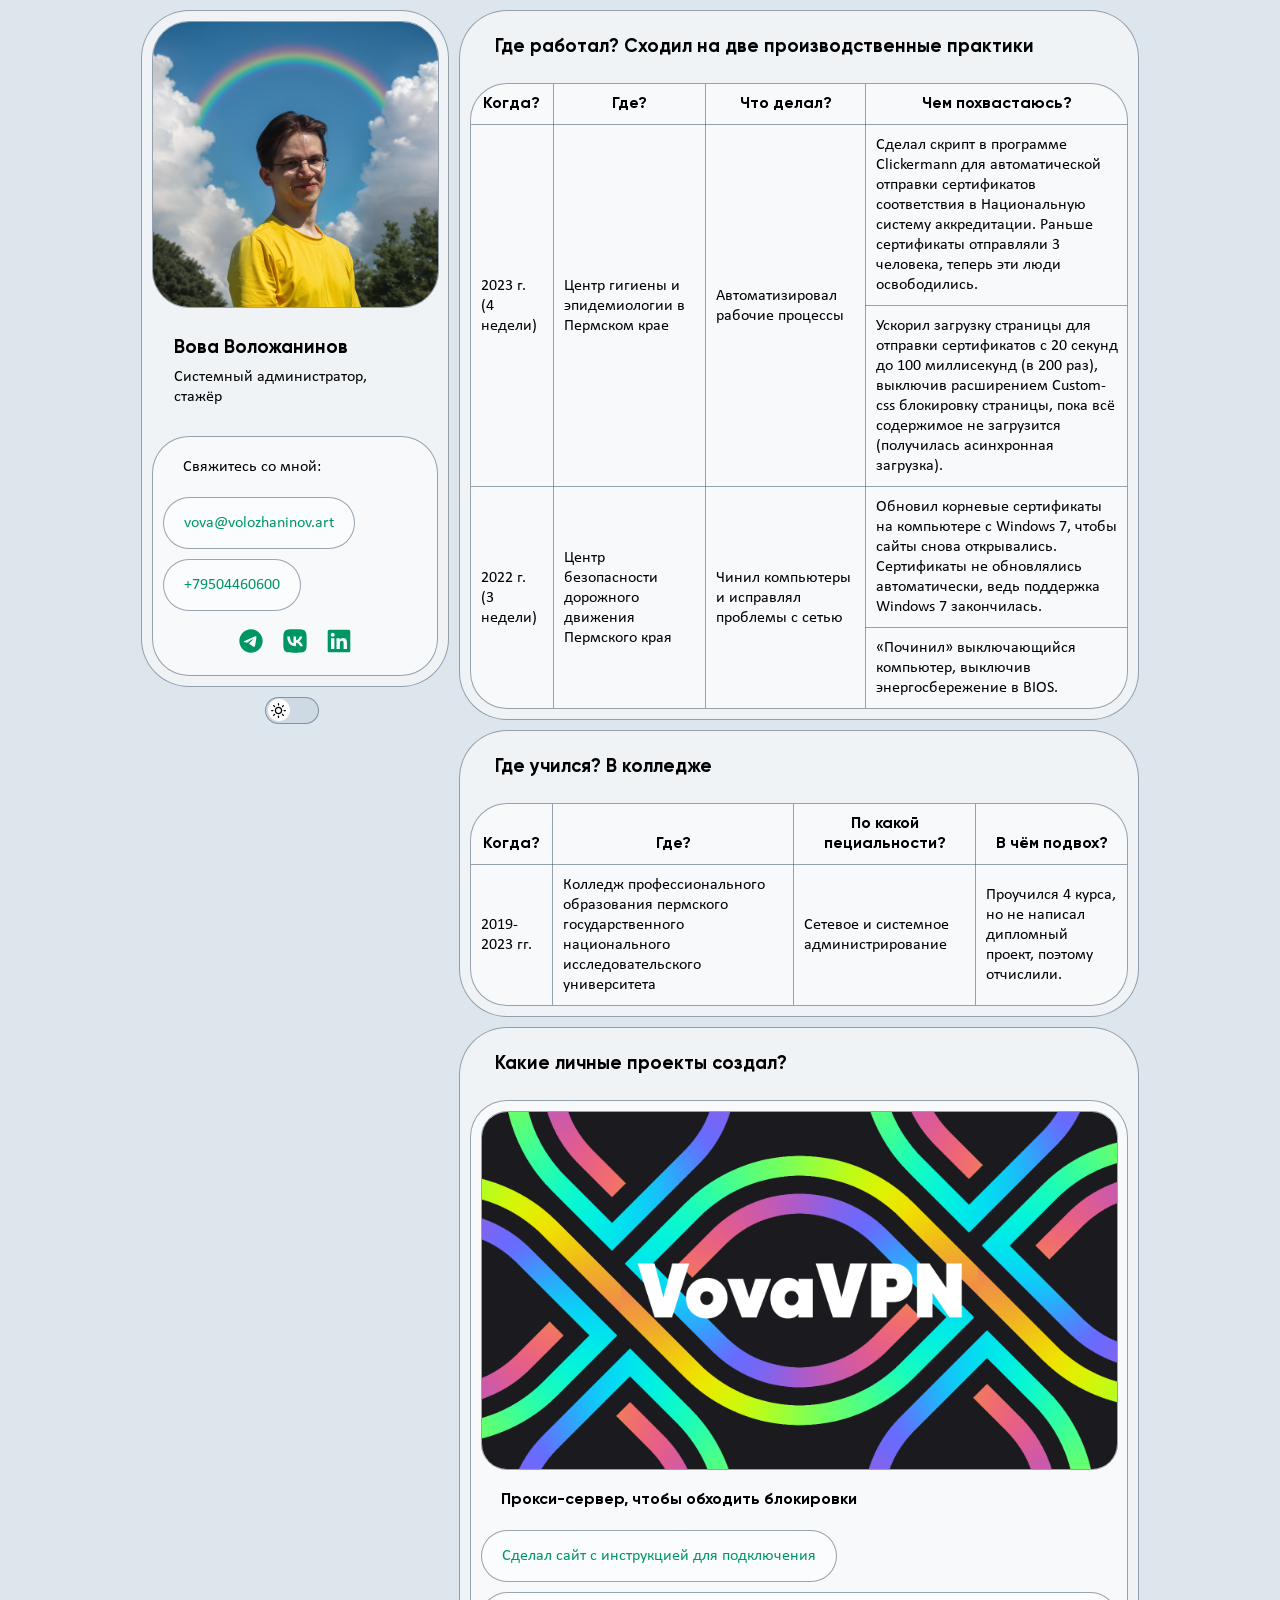
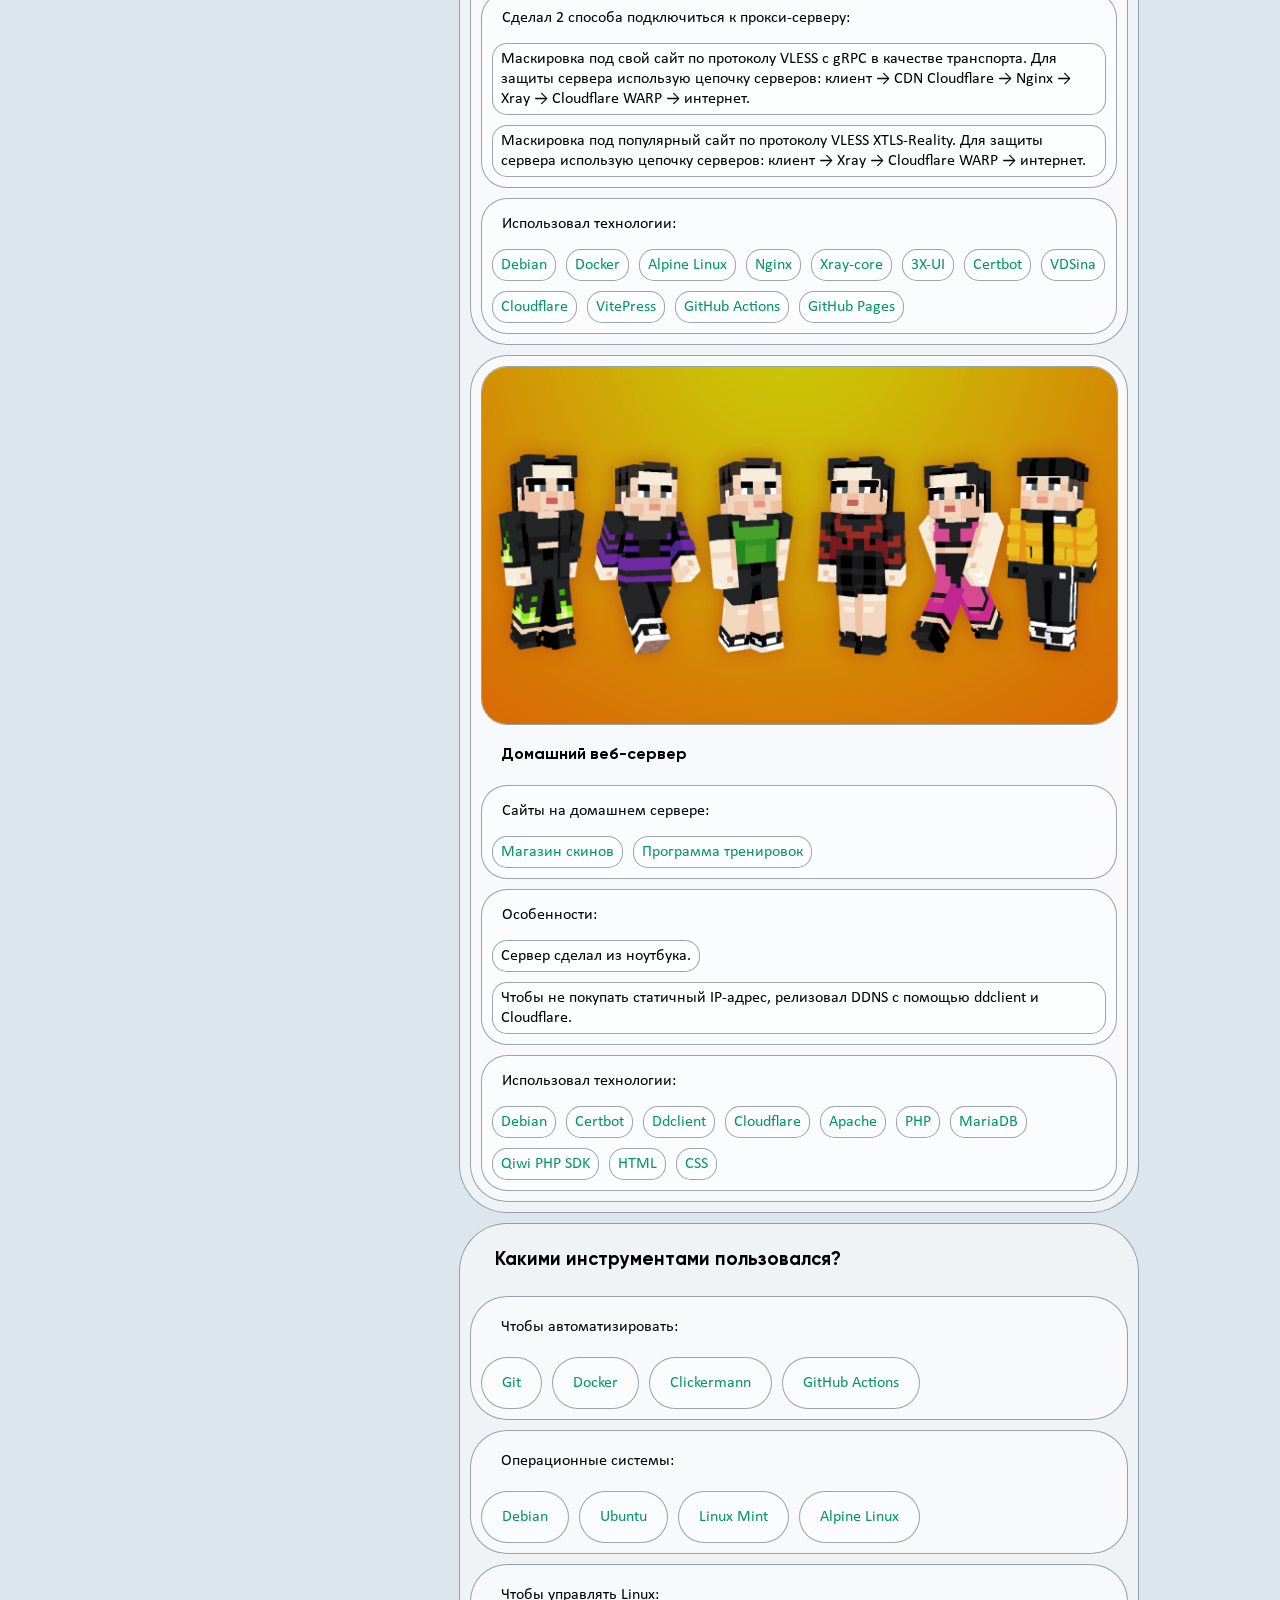
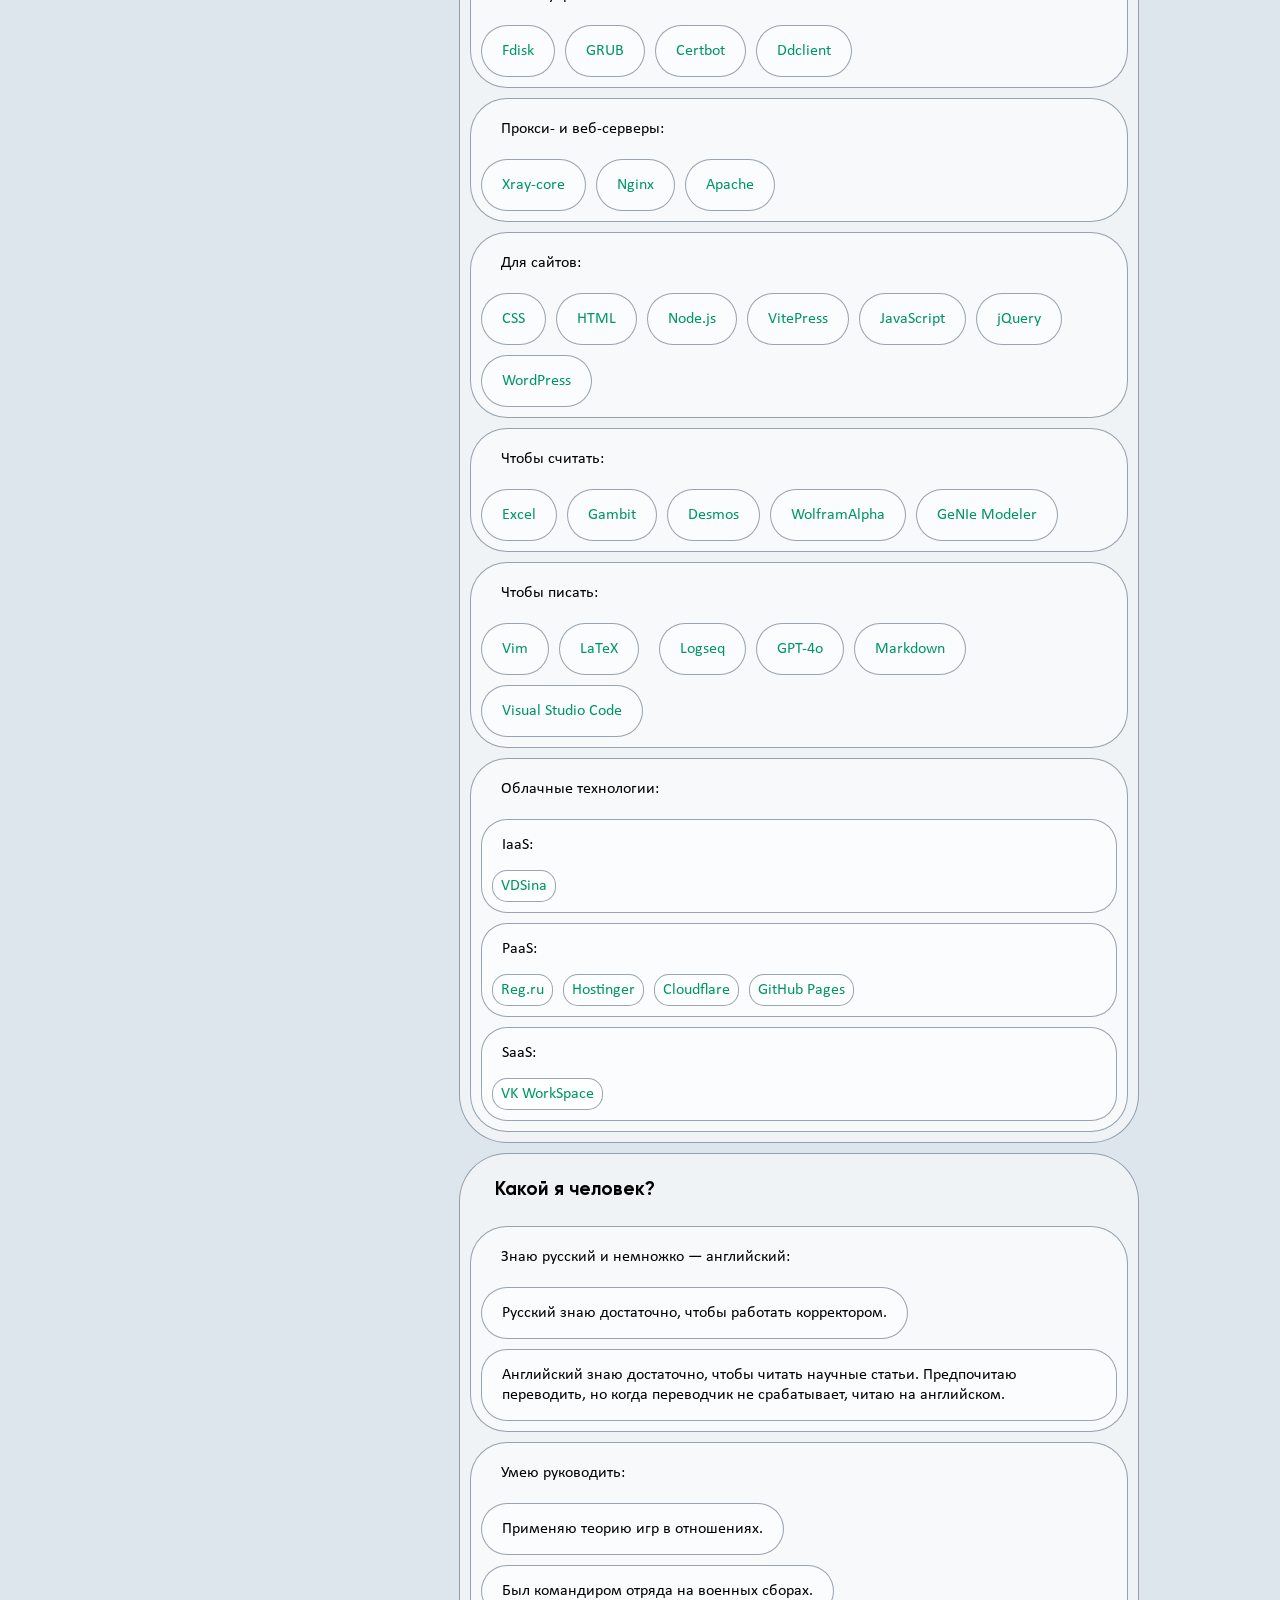
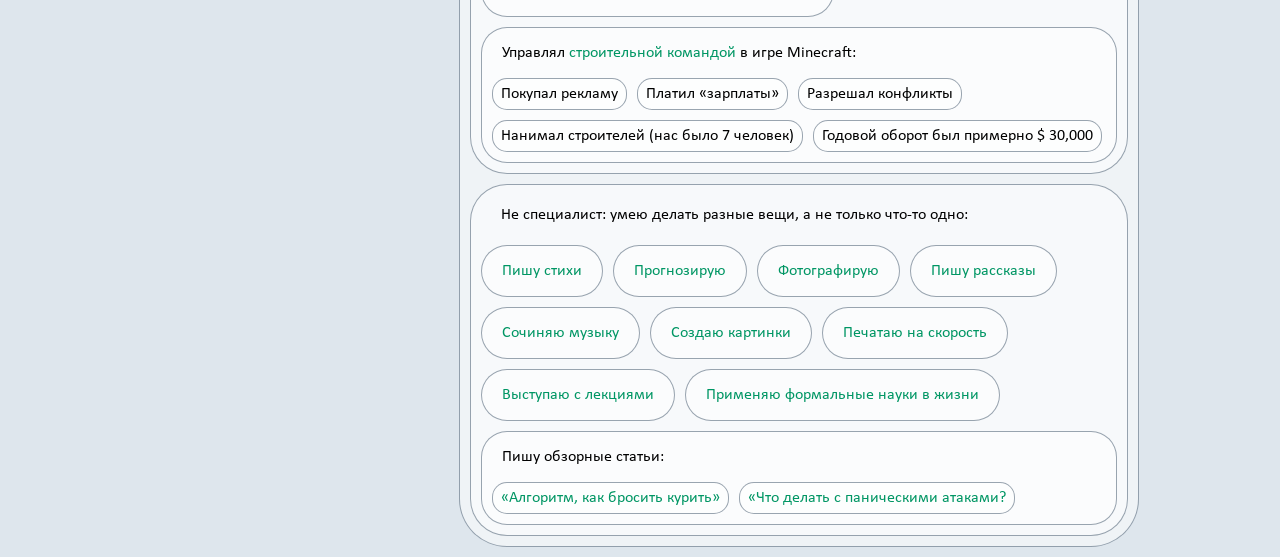
==== commit baf6b640: "update" ====
--- a/index.html
+++ b/index.html
@@ -94,18 +94,18 @@
                     <div class="dep-3">
                         <p>Использовал технологии:</p>
                         <div class="flex">
-                            <div class="dep-4"><p>Debian</p></div>
-                            <div class="dep-4"><p>Docker</p></div>
-                            <div class="dep-4"><p>Alpine Linux</p></div>
-                            <div class="dep-4"><p>Nginx</p></div>
-                            <div class="dep-4"><p>Xray-core</p></div>
-                            <div class="dep-4"><p>3X-UI</p></div>
-                            <div class="dep-4"><p>Certbot</p></div>
-                            <div class="dep-4"><p>VDSina</p></div>
-                            <div class="dep-4"><p>Cloudflare</p></div>
-                            <div class="dep-4"><p>VitePress</p></div>
-                            <div class="dep-4"><p>GitHub Actions</p></div>
-                            <div class="dep-4"><p>GitHub Pages</p></div>
+                            <a href="https://ru.wikipedia.org/wiki/Debian" target="_blank"><div class="dep-4 button"><p>Debian</p></div></a>
+                            <a href="https://ru.wikipedia.org/wiki/Docker" target="_blank"><div class="dep-4 button"><p>Docker</p></div></a>
+                            <a href="https://ru.wikipedia.org/wiki/Alpine_Linux" target="_blank"><div class="dep-4 button"><p>Alpine Linux</p></div></a>
+                            <a href="https://ru.wikipedia.org/wiki/Nginx" target="_blank"><div class="dep-4 button"><p>Nginx</p></div></a>
+                            <a href="https://github.com/XTLS/Xray-core" target="_blank"><div class="dep-4 button"><p>Xray-core</p></div></a>
+                            <a href="https://github.com/MHSanaei/3x-ui" target="_blank"><div class="dep-4 button"><p>3X-UI</p></div></a>
+                            <a href="https://certbot.eff.org/" target="_blank"><div class="dep-4 button"><p>Certbot</p></div></a>
+                            <a href="https://www.vdsina.com/" target="_blank"><div class="dep-4 button"><p>VDSina</p></div></a>
+                            <a href="https://ru.wikipedia.org/wiki/Cloudflare" target="_blank"><div class="dep-4 button"><p>Cloudflare</p></div></a>
+                            <a href="https://vitepress.dev/" target="_blank"><div class="dep-4 button"><p>VitePress</p></div></a>
+                            <a href="https://docs.github.com/ru/actions" target="_blank"><div class="dep-4 button"><p>GitHub Actions</p></div></a>
+                            <a href="https://pages.github.com/" target="_blank"><div class="dep-4 button"><p>GitHub Pages</p></div></a>
                         </div>  
                     </div>
                 </div>
@@ -129,16 +129,16 @@
                     <div class="dep-3">
                         <p>Использовал технологии:</p>
                         <div class="flex">
-                            <div class="dep-4"><p>Debian</p></div>
-                            <div class="dep-4"><p>Certbot</p></div>
-                            <div class="dep-4"><p>ddclient</p></div>
-                            <div class="dep-4"><p>Cloudflare</p></div>
-                            <div class="dep-4"><p>Apache</p></div>
-                            <div class="dep-4"><p>PHP</p></div>
-                            <div class="dep-4"><p>MariaDB</p></div>
-                            <div class="dep-4"><p>Qiwi PHP SDK</p></div>
-                            <div class="dep-4"><p>HTML</p></div>
-                            <div class="dep-4"><p>CSS</p></div>
+                            <a href="https://ru.wikipedia.org/wiki/Debian" target="_blank"><div class="dep-4 button"><p>Debian</p></div></a>
+                            <a href="https://certbot.eff.org/" target="_blank"><div class="dep-4 button"><p>Certbot</p></div></a>
+                            <a href="https://ddclient.net/" target="_blank"><div class="dep-4 button"><p>Ddclient</p></div></a>
+                            <a href="https://ru.wikipedia.org/wiki/Cloudflare" target="_blank"><div class="dep-4 button"><p>Cloudflare</p></div></a>
+                            <a href="https://ru.wikipedia.org/wiki/Apache_HTTP_Server" target="_blank"><div class="dep-4 button"><p>Apache</p></div></a>
+                            <a href="https://ru.wikipedia.org/wiki/PHP" target="_blank"><div class="dep-4 button"><p>PHP</p></div></a>
+                            <a href="https://ru.wikipedia.org/wiki/MariaDB" target="_blank"><div class="dep-4 button"><p>MariaDB</p></div></a>
+                            <a href="https://github.com/QIWI-API/bill-payments-php-sdk" target="_blank"><div class="dep-4 button"><p>Qiwi PHP SDK</p></div></a>
+                            <a href="https://ru.wikipedia.org/wiki/HTML" target="_blank"><div class="dep-4 button"><p>HTML</p></div></a>
+                            <a href="https://ru.wikipedia.org/wiki/CSS" target="_blank"><div class="dep-4 button"><p>CSS</p></div></a>
                         </div>
                     </div>
                 </div>
@@ -175,7 +175,7 @@
                 <div class="dep-2">
                     <p>Прокси- и веб-серверы:</p>
                     <div class="flex">
-                        <a href="https://github.com/XTLS/Xray-core" target="_blank"><div class="dep-3 button"><p>Xray</p></div></a>
+                        <a href="https://github.com/XTLS/Xray-core" target="_blank"><div class="dep-3 button"><p>Xray-core</p></div></a>
                         <a href="https://ru.wikipedia.org/wiki/Nginx" target="_blank"><div class="dep-3 button"><p>Nginx</p></div></a>
                         <a href="https://ru.wikipedia.org/wiki/Apache_HTTP_Server" target="_blank"><div class="dep-3 button"><p>Apache</p></div></a>
                     </div>
@@ -217,7 +217,7 @@
                     <p>Облачные технологии:</p>
                     <div class="dep-3">
                         <p>IaaS:</p>
-                        <div class="flex"><a href="https://www.vdsina.com/" target="_blank"><div class="dep-4 button"><p>VDSina</p></div></div></a>
+                        <div class="flex"><a href="https://www.vdsina.com/" target="_blank"><div class="dep-4 button"><p>VDSina</p></div></a></div>
                     </div>
                     <div class="dep-3">
                         <p>PaaS:</p>
@@ -230,7 +230,7 @@
                     </div>
                     <div class="dep-3">
                         <p>SaaS:</p>
-                        <a href="https://biz.mail.ru/" target="_blank"><div class="flex"><div class="dep-4 button"><p>VK WorkSpace</p></div></div></a>
+                        <div class="flex"><a href="https://biz.mail.ru/" target="_blank"><div class="dep-4 button"><p>VK WorkSpace</p></div></a></div>
                     </div>
                 </div>
             </div>
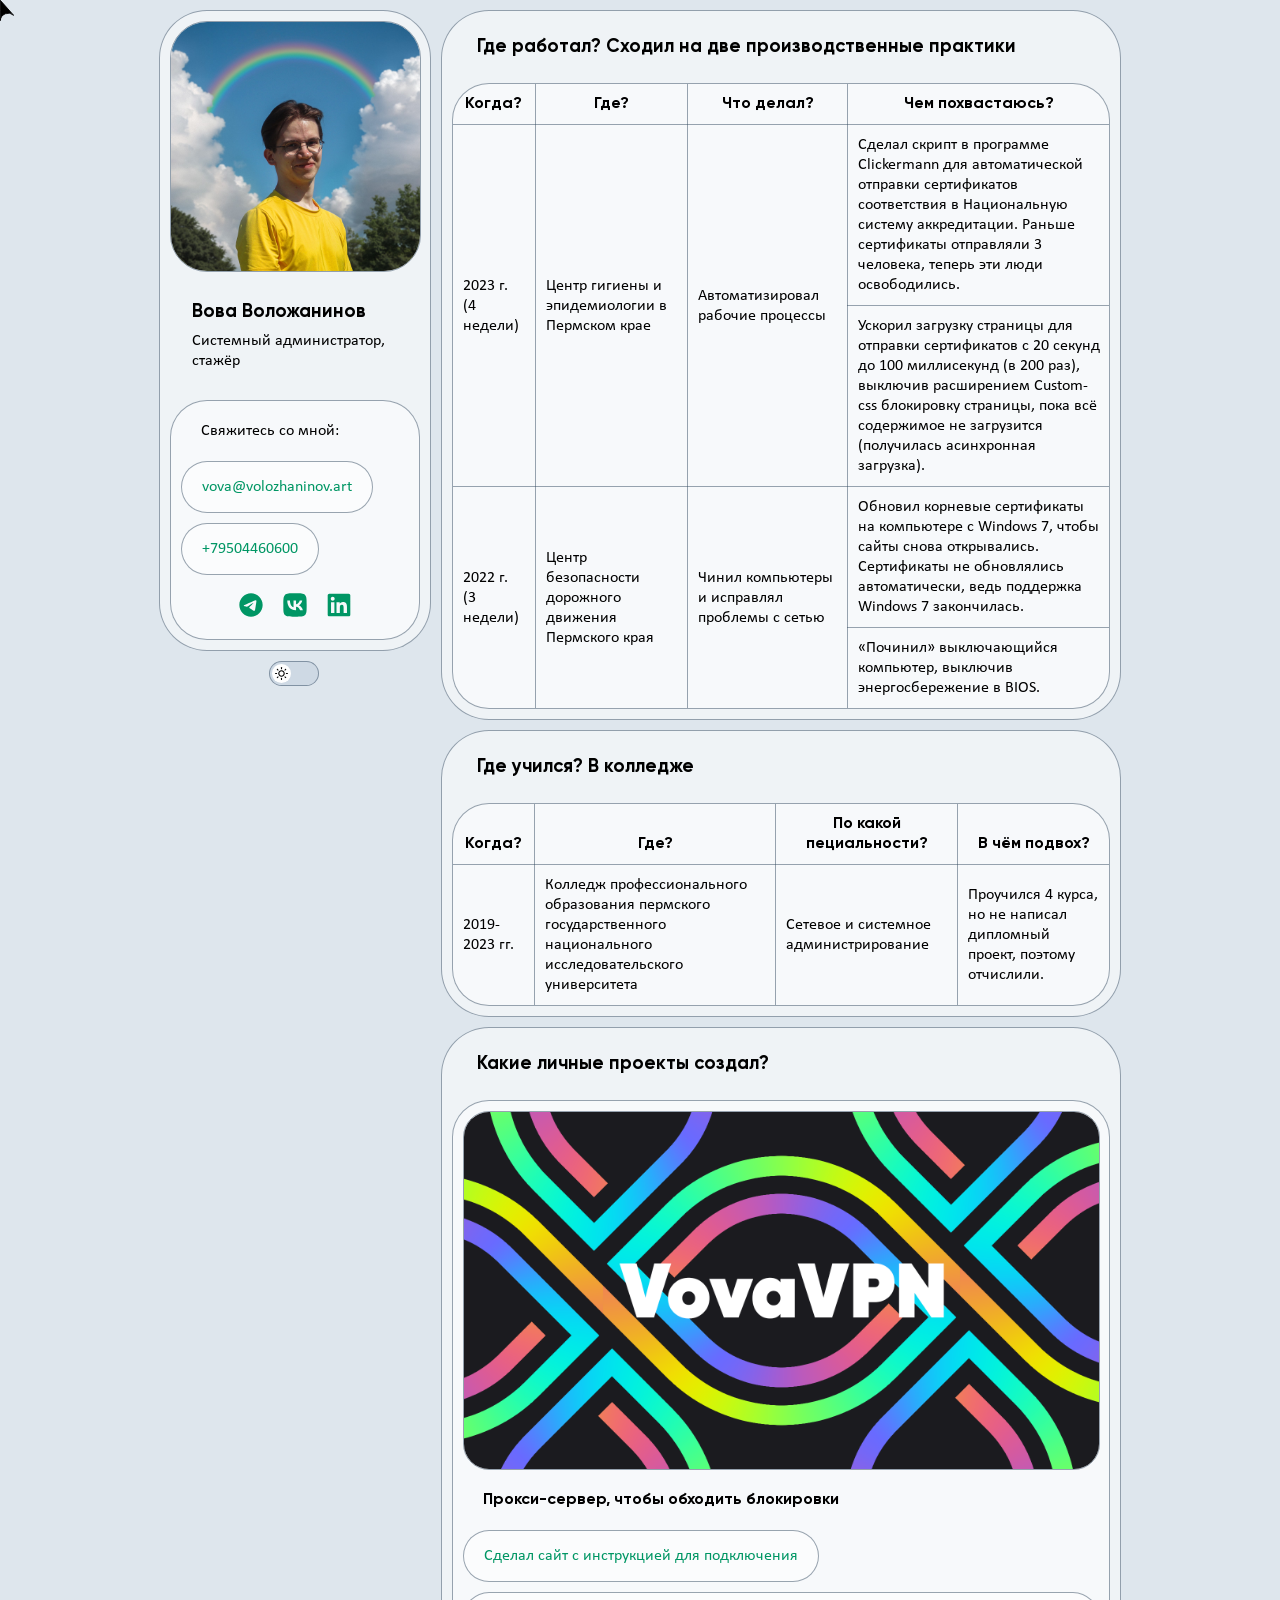
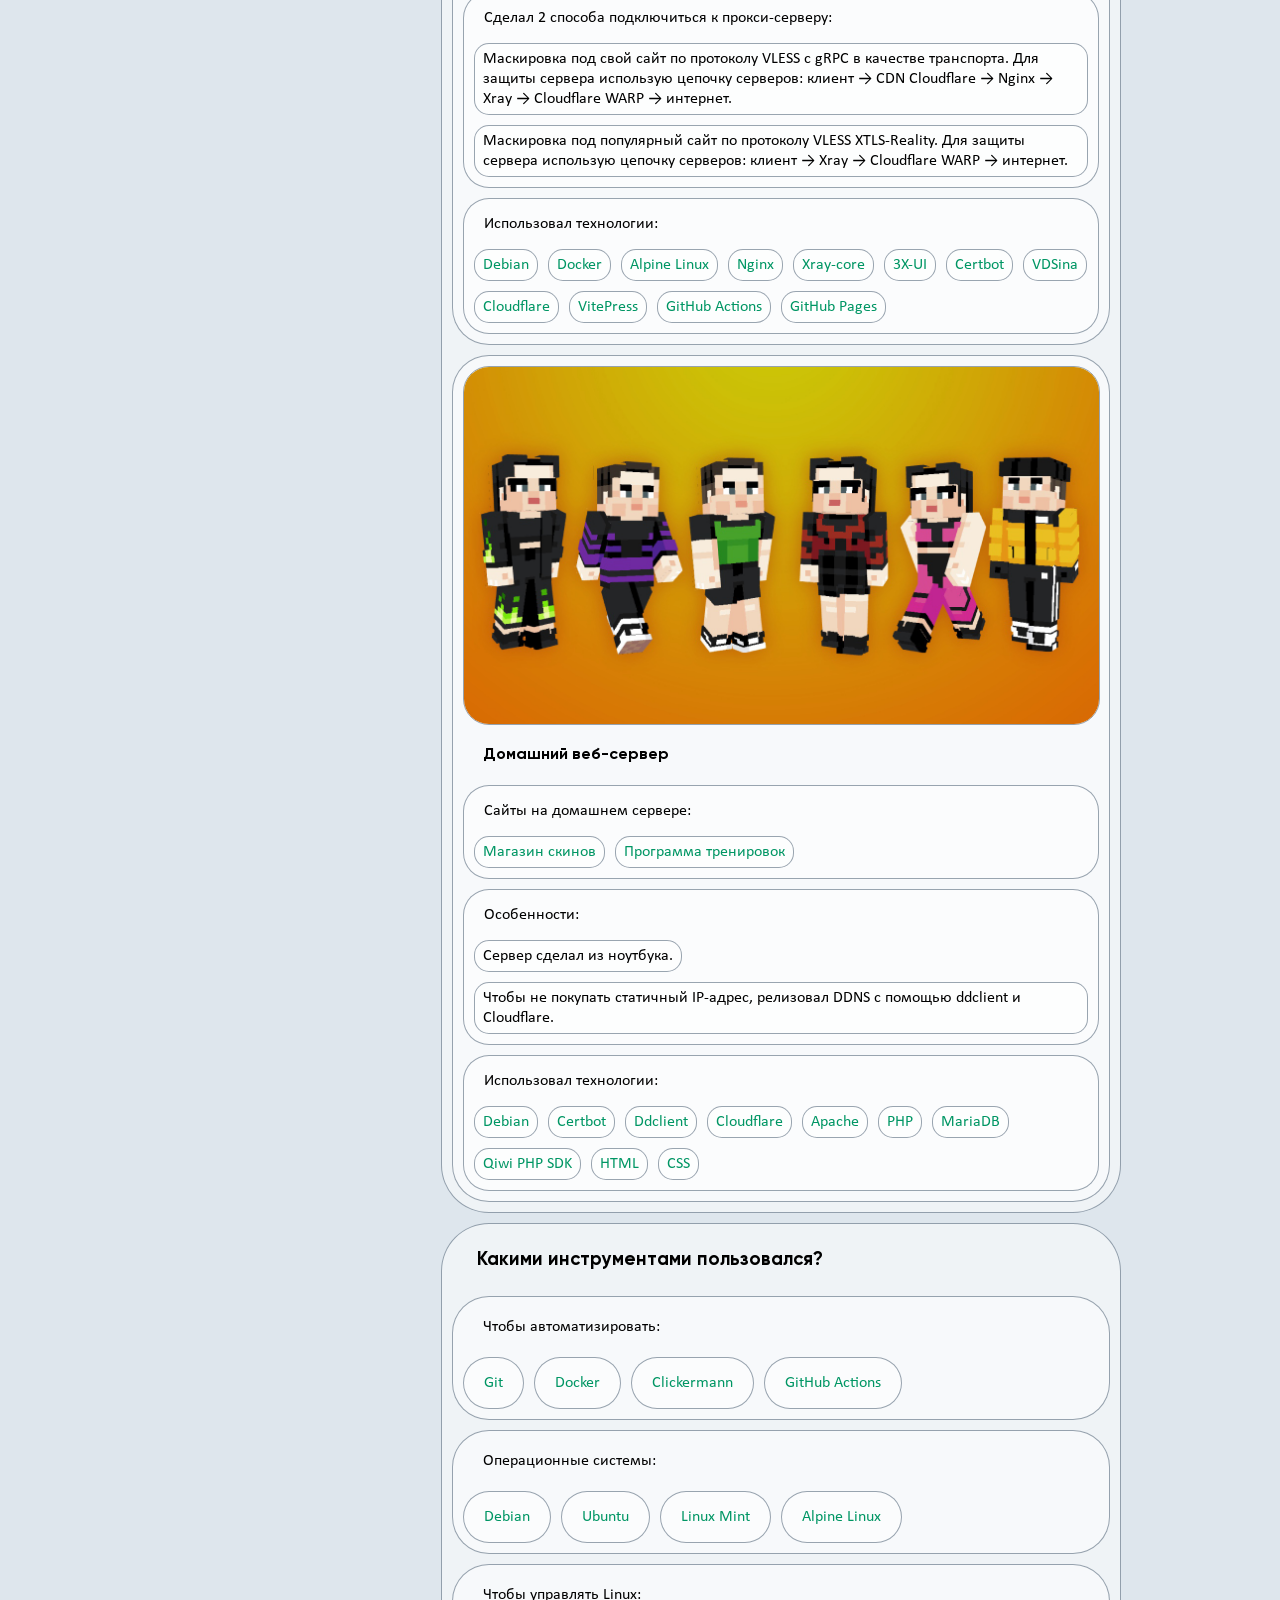
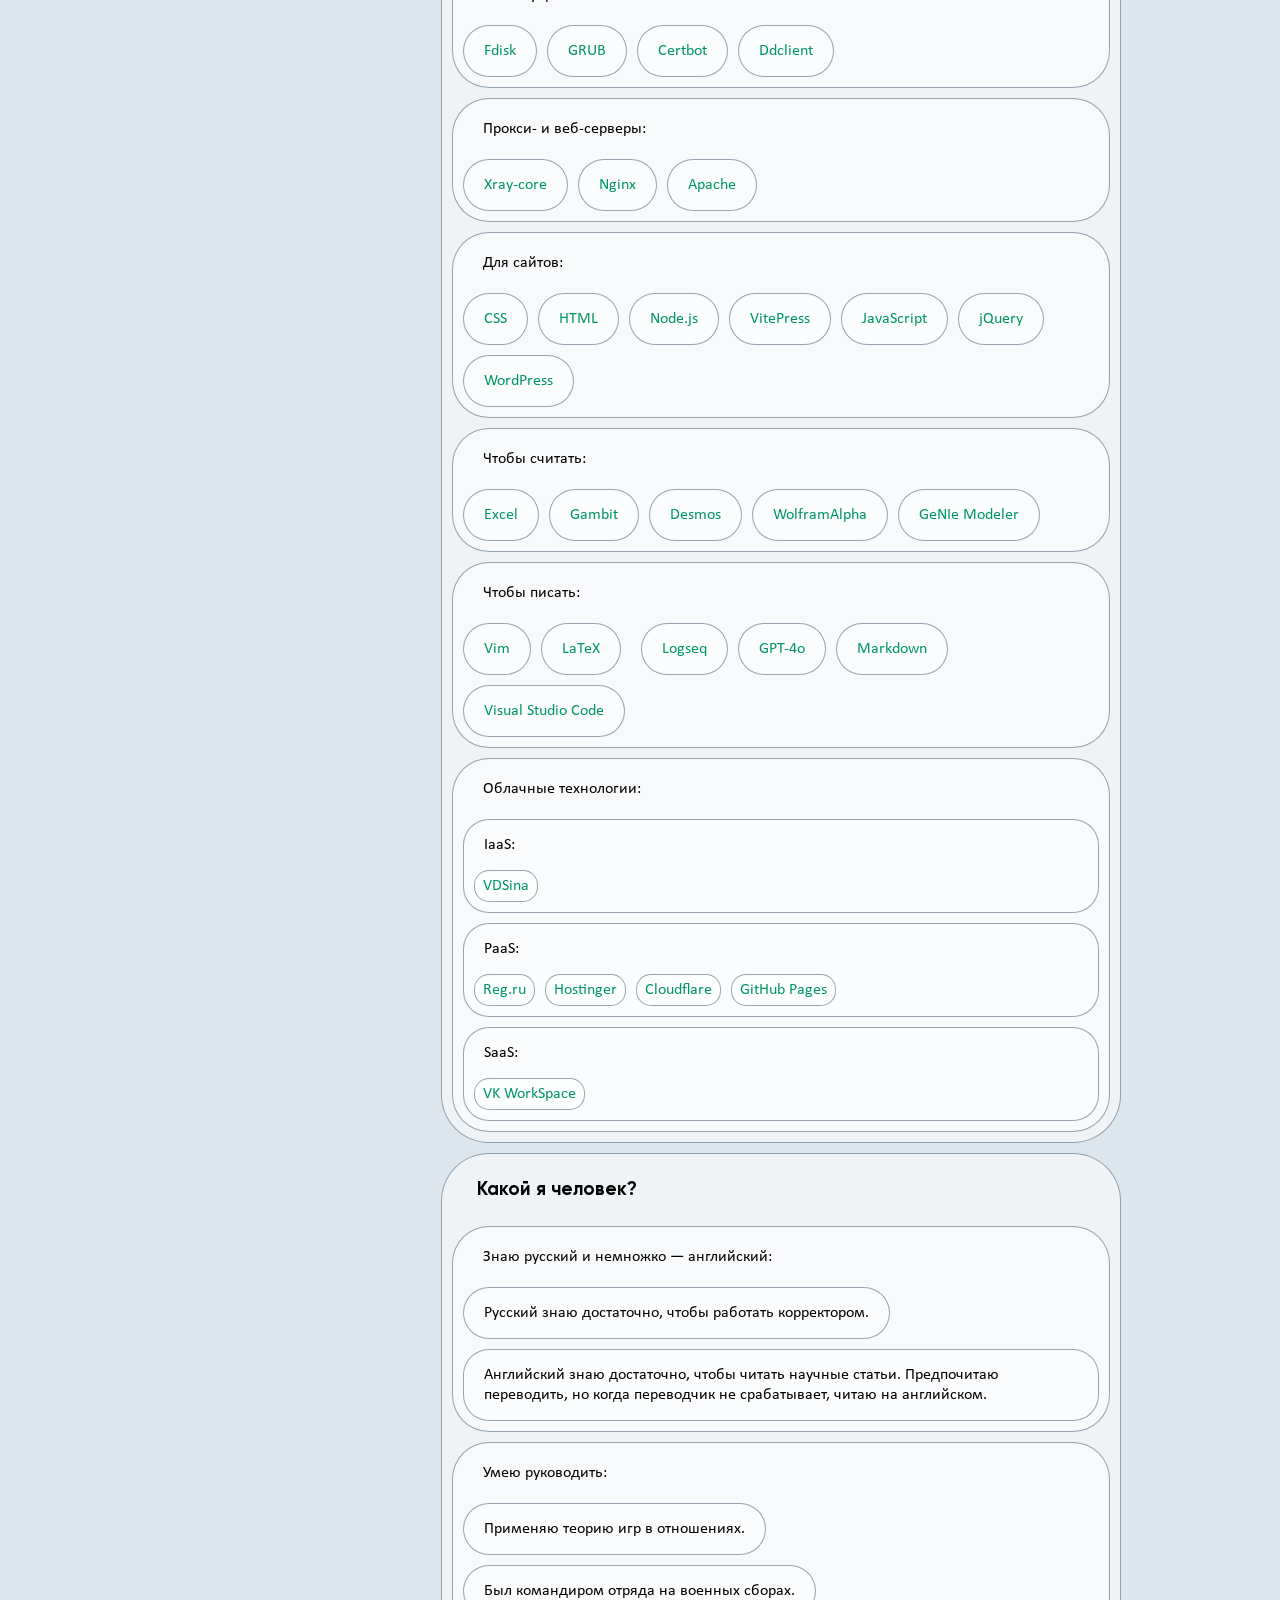
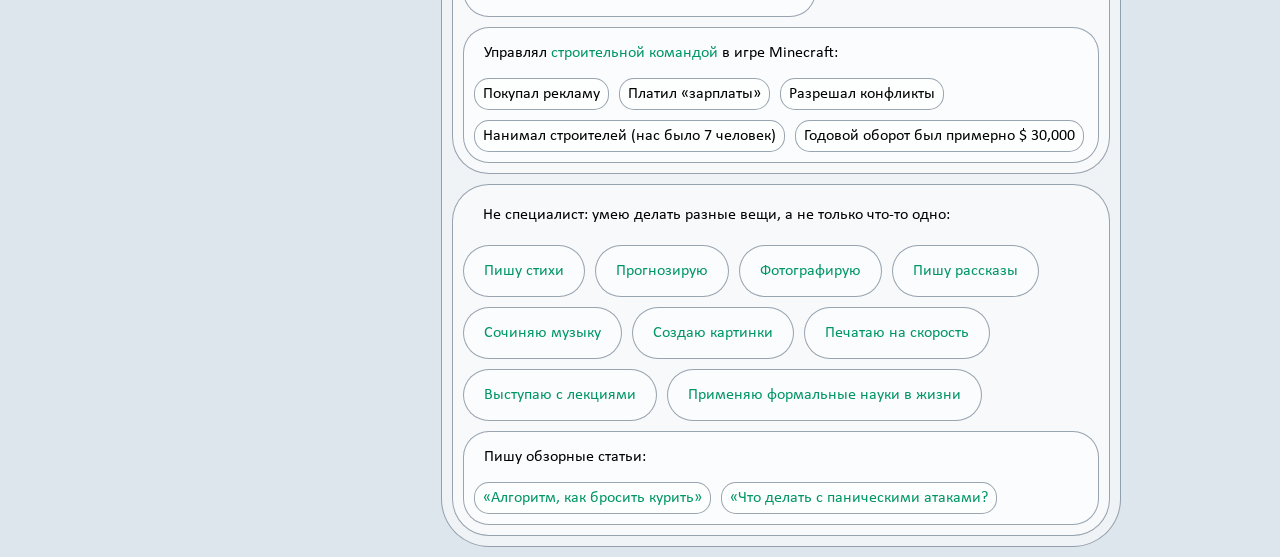
==== commit 36edf186: "update" ====
--- a/index.html
+++ b/index.html
@@ -1,51 +1,151 @@
 <!DOCTYPE html>
 <html lang="ru">
+
 <head>
     <meta charset="UTF-8">
     <meta name="viewport" content="width=device-width, initial-scale=1.0">
-    <link href="styles/style.css" rel="stylesheet" type="text/css"/>
+    <link href="styles/style.css" rel="stylesheet" type="text/css" />
     <script defer src="scripts/jquery.js"></script>
     <script defer src="scripts/main.js"></script>
     <title>Вова</title>
 </head>
+
 <body>
+    <div class="cursor">
+        <svg class="cursor" width="14" height="21" viewBox="0 0 4.2333978 6.3500807" version="1.1" xmlns="http://www.w3.org/2000/svg"
+            xmlns:svg="http://www.w3.org/2000/svg">
+            <g transform="translate(-358.99243,-136.25044)">
+                <path
+                    d="m 359.08067,136.33868 6.5e-4,3.16012 6.5e-4,3.01371 a 2.4167305,2.4572061 0 0 1 1.53876,-2.10776 2.4167305,2.4572061 0 0 1 2.517,0.49659 l -1.97306,-2.21868 z" />
+            </g>
+        </svg>
+        <svg class="zoom" width="21" height="21" viewBox="0 0 5.2916665 5.2916505" version="1.1" xmlns="http://www.w3.org/2000/svg"
+            xmlns:svg="http://www.w3.org/2000/svg">
+            <g transform="translate(-370.1521,-136.60126), matrix(-0.00984462,0,0,0.00984459,375.31856,136.72726)">
+                <path
+                    d="M 281.1,0 C 153.782,0 50.2,103.582 50.2,230.9 c 0,45.12 13.019,87.25 35.483,122.853 l -70.654,70.654 c -20.039,20.039 -20.039,52.527 0,72.564 20.039,20.039 52.527,20.039 72.564,0 l 70.654,-70.654 C 193.852,448.781 235.982,461.8 281.1,461.8 408.418,461.8 512,358.218 512,230.9 512,103.582 408.42,0 281.1,0 Z m 0,410.489 c -99.025,0 -179.589,-80.564 -179.589,-179.589 0,-99.025 80.563,-179.589 179.589,-179.589 99.026,0 179.589,80.564 179.589,179.589 0,99.025 -80.562,179.589 -179.589,179.589 z">
+            </g>
+        </svg>
+    </div>
     <nav>
         <div class="nav">
-            <div class="dep-4 button up"><p>↑ Наверх</p></div>
+            <div class="dep-4 button up">
+                <p>↑ Наверх</p>
+            </div>
         </div>
     </nav>
     <div class="main">
         <div class="about">
             <div class="dep-1">
-                <a href="images/vova-full.jpg" target="_blank"><img src="images/vova2x.avif" alt="Фотография" class="dep-2 zoomed clickable"></a>
-                <h1 class="caption">Вова Воложанинов</h1><p class="caption">Системный администратор, стажёр</p>
+                <a href="images/vova-full.jpg" target="_blank"><img src="images/vova2x.avif" alt="Фотография"
+                        class="dep-2 zoomed"></a>
+                <h1 class="caption">Вова Воложанинов</h1>
+                <p class="caption">Системный администратор, стажёр</p>
                 <div class="dep-2">
                     <p>Свяжитесь со мной:</p>
                     <div class="flex">
-                        <a href="mailto:vova@volozhaninov.art" target="_blank"><div class="dep-3 button"><p>vova@volozhaninov.art</p></div></a>
-                        <a href="tel:+79504460600"><div class="dep-3 button"><p>+79504460600</p></div></a>
+                        <a href="mailto:vova@volozhaninov.art" target="_blank">
+                            <div class="dep-3 button">
+                                <p>vova@volozhaninov.art</p>
+                            </div>
+                        </a>
+                        <a href="tel:+79504460600">
+                            <div class="dep-3 button">
+                                <p>+79504460600</p>
+                            </div>
+                        </a>
                     </div>
                     <p class="logos">
                         <a href="https://t.me/vova3141592" target="_blank">
-                            <svg width="28" height="28" viewBox="0 0 24 24" fill="#000000" xmlns="http://www.w3.org/2000/svg"><title>Телеграм</title><g id="SVGRepo_bgCarrier" stroke-width="0"></g><g id="SVGRepo_tracerCarrier" stroke-linecap="round" stroke-linejoin="round"></g><g id="SVGRepo_iconCarrier"> <path fill-rule="evenodd" clip-rule="evenodd" d="M22 12C22 17.5228 17.5228 22 12 22C6.47715 22 2 17.5228 2 12C2 6.47715 6.47715 2 12 2C17.5228 2 22 6.47715 22 12ZM12.3583 9.38244C11.3857 9.787 9.44177 10.6243 6.52657 11.8944C6.05318 12.0827 5.8052 12.2669 5.78263 12.4469C5.74448 12.7513 6.12559 12.8711 6.64455 13.0343C6.71515 13.0565 6.78829 13.0795 6.86327 13.1038C7.37385 13.2698 8.06068 13.464 8.41773 13.4717C8.74161 13.4787 9.1031 13.3452 9.50219 13.0711C12.226 11.2325 13.632 10.3032 13.7202 10.2831C13.7825 10.269 13.8688 10.2512 13.9273 10.3032C13.9858 10.3552 13.98 10.4536 13.9738 10.48C13.9361 10.641 12.4401 12.0318 11.6659 12.7515C11.4246 12.9759 11.2534 13.135 11.2184 13.1714C11.14 13.2528 11.0601 13.3298 10.9833 13.4038C10.509 13.8611 10.1532 14.204 11.003 14.764C11.4114 15.0331 11.7381 15.2556 12.0641 15.4776C12.4201 15.7201 12.7752 15.9619 13.2347 16.2631C13.3517 16.3398 13.4635 16.4195 13.5724 16.4971C13.9867 16.7925 14.3589 17.0579 14.8188 17.0155C15.086 16.991 15.362 16.7397 15.5022 15.9903C15.8335 14.2193 16.4847 10.382 16.6352 8.80081C16.6484 8.66228 16.6318 8.48498 16.6185 8.40715C16.6051 8.32932 16.5773 8.21842 16.4761 8.13633C16.3563 8.03911 16.1714 8.01861 16.0886 8.02C15.7125 8.0267 15.1354 8.22735 12.3583 9.38244Z"></path> </g></svg>
+                            <svg width="28" height="28" viewBox="0 0 24 24" fill="#000000"
+                                xmlns="http://www.w3.org/2000/svg">
+                                <title>Телеграм</title>
+                                <g id="SVGRepo_bgCarrier" stroke-width="0"></g>
+                                <g id="SVGRepo_tracerCarrier" stroke-linecap="round" stroke-linejoin="round"></g>
+                                <g id="SVGRepo_iconCarrier">
+                                    <path fill-rule="evenodd" clip-rule="evenodd"
+                                        d="M22 12C22 17.5228 17.5228 22 12 22C6.47715 22 2 17.5228 2 12C2 6.47715 6.47715 2 12 2C17.5228 2 22 6.47715 22 12ZM12.3583 9.38244C11.3857 9.787 9.44177 10.6243 6.52657 11.8944C6.05318 12.0827 5.8052 12.2669 5.78263 12.4469C5.74448 12.7513 6.12559 12.8711 6.64455 13.0343C6.71515 13.0565 6.78829 13.0795 6.86327 13.1038C7.37385 13.2698 8.06068 13.464 8.41773 13.4717C8.74161 13.4787 9.1031 13.3452 9.50219 13.0711C12.226 11.2325 13.632 10.3032 13.7202 10.2831C13.7825 10.269 13.8688 10.2512 13.9273 10.3032C13.9858 10.3552 13.98 10.4536 13.9738 10.48C13.9361 10.641 12.4401 12.0318 11.6659 12.7515C11.4246 12.9759 11.2534 13.135 11.2184 13.1714C11.14 13.2528 11.0601 13.3298 10.9833 13.4038C10.509 13.8611 10.1532 14.204 11.003 14.764C11.4114 15.0331 11.7381 15.2556 12.0641 15.4776C12.4201 15.7201 12.7752 15.9619 13.2347 16.2631C13.3517 16.3398 13.4635 16.4195 13.5724 16.4971C13.9867 16.7925 14.3589 17.0579 14.8188 17.0155C15.086 16.991 15.362 16.7397 15.5022 15.9903C15.8335 14.2193 16.4847 10.382 16.6352 8.80081C16.6484 8.66228 16.6318 8.48498 16.6185 8.40715C16.6051 8.32932 16.5773 8.21842 16.4761 8.13633C16.3563 8.03911 16.1714 8.01861 16.0886 8.02C15.7125 8.0267 15.1354 8.22735 12.3583 9.38244Z">
+                                    </path>
+                                </g>
+                            </svg>
                         </a>
                         <a href="https://vk.com/vova3141592" target="_blank">
-                            <svg width="28" height="28" viewBox="0 0 24 24" fill="#000000" xmlns="http://www.w3.org/2000/svg"><title>ВКонтакте</title><g id="SVGRepo_bgCarrier" stroke-width="0"></g><g id="SVGRepo_tracerCarrier" stroke-linecap="round" stroke-linejoin="round"></g><g id="SVGRepo_iconCarrier"> <path fill-rule="evenodd" clip-rule="evenodd" d="M3.4 3.4C2 4.81333 2 7.07333 2 11.6V12.4C2 16.92 2 19.18 3.4 20.6C4.81333 22 7.07333 22 11.6 22H12.4C16.92 22 19.18 22 20.6 20.6C22 19.1867 22 16.9267 22 12.4V11.6C22 7.08 22 4.82 20.6 3.4C19.1867 2 16.9267 2 12.4 2H11.6C7.08 2 4.82 2 3.4 3.4ZM5.37333 8.08667C5.48 13.2867 8.08 16.4067 12.64 16.4067H12.9067V13.4333C14.58 13.6 15.8467 14.8267 16.3533 16.4067H18.72C18.4773 15.5089 18.0469 14.6727 17.4574 13.9533C16.8679 13.234 16.1326 12.6478 15.3 12.2333C16.0461 11.779 16.6905 11.1756 17.1929 10.461C17.6953 9.7464 18.045 8.93585 18.22 8.08H16.0733C15.6067 9.73334 14.22 11.2333 12.9067 11.3733V8.08667H10.7533V13.8467C9.42 13.5133 7.74 11.9 7.66666 8.08667H5.37333Z"></path> </g></svg>
+                            <svg width="28" height="28" viewBox="0 0 24 24" fill="#000000"
+                                xmlns="http://www.w3.org/2000/svg">
+                                <title>ВКонтакте</title>
+                                <g id="SVGRepo_bgCarrier" stroke-width="0"></g>
+                                <g id="SVGRepo_tracerCarrier" stroke-linecap="round" stroke-linejoin="round"></g>
+                                <g id="SVGRepo_iconCarrier">
+                                    <path fill-rule="evenodd" clip-rule="evenodd"
+                                        d="M3.4 3.4C2 4.81333 2 7.07333 2 11.6V12.4C2 16.92 2 19.18 3.4 20.6C4.81333 22 7.07333 22 11.6 22H12.4C16.92 22 19.18 22 20.6 20.6C22 19.1867 22 16.9267 22 12.4V11.6C22 7.08 22 4.82 20.6 3.4C19.1867 2 16.9267 2 12.4 2H11.6C7.08 2 4.82 2 3.4 3.4ZM5.37333 8.08667C5.48 13.2867 8.08 16.4067 12.64 16.4067H12.9067V13.4333C14.58 13.6 15.8467 14.8267 16.3533 16.4067H18.72C18.4773 15.5089 18.0469 14.6727 17.4574 13.9533C16.8679 13.234 16.1326 12.6478 15.3 12.2333C16.0461 11.779 16.6905 11.1756 17.1929 10.461C17.6953 9.7464 18.045 8.93585 18.22 8.08H16.0733C15.6067 9.73334 14.22 11.2333 12.9067 11.3733V8.08667H10.7533V13.8467C9.42 13.5133 7.74 11.9 7.66666 8.08667H5.37333Z">
+                                    </path>
+                                </g>
+                            </svg>
                         </a>
                         <a href="https://www.linkedin.com/in/vova3141592" target="_blank">
-                            <svg width="28" height="28" fill="#000000" viewBox="-2.56 -2.56 37.12 37.12" version="1.1" xmlns="http://www.w3.org/2000/svg"><title>LinkedIn</title><g id="SVGRepo_bgCarrier" stroke-width="0"></g><g id="SVGRepo_tracerCarrier" stroke-linecap="round" stroke-linejoin="round"></g><g id="SVGRepo_iconCarrier"><path d="M28.778 1.004h-25.56c-0.008-0-0.017-0-0.027-0-1.199 0-2.172 0.964-2.186 2.159v25.672c0.014 1.196 0.987 2.161 2.186 2.161 0.010 0 0.019-0 0.029-0h25.555c0.008 0 0.018 0 0.028 0 1.2 0 2.175-0.963 2.194-2.159l0-0.002v-25.67c-0.019-1.197-0.994-2.161-2.195-2.161-0.010 0-0.019 0-0.029 0h0.001zM9.9 26.562h-4.454v-14.311h4.454zM7.674 10.293c-1.425 0-2.579-1.155-2.579-2.579s1.155-2.579 2.579-2.579c1.424 0 2.579 1.154 2.579 2.578v0c0 0.001 0 0.002 0 0.004 0 1.423-1.154 2.577-2.577 2.577-0.001 0-0.002 0-0.003 0h0zM26.556 26.562h-4.441v-6.959c0-1.66-0.034-3.795-2.314-3.795-2.316 0-2.669 1.806-2.669 3.673v7.082h-4.441v-14.311h4.266v1.951h0.058c0.828-1.395 2.326-2.315 4.039-2.315 0.061 0 0.121 0.001 0.181 0.003l-0.009-0c4.5 0 5.332 2.962 5.332 6.817v7.855z"></path> </g></svg>
+                            <svg width="28" height="28" fill="#000000" viewBox="-2.56 -2.56 37.12 37.12" version="1.1"
+                                xmlns="http://www.w3.org/2000/svg">
+                                <title>LinkedIn</title>
+                                <g id="SVGRepo_bgCarrier" stroke-width="0"></g>
+                                <g id="SVGRepo_tracerCarrier" stroke-linecap="round" stroke-linejoin="round"></g>
+                                <g id="SVGRepo_iconCarrier">
+                                    <path
+                                        d="M28.778 1.004h-25.56c-0.008-0-0.017-0-0.027-0-1.199 0-2.172 0.964-2.186 2.159v25.672c0.014 1.196 0.987 2.161 2.186 2.161 0.010 0 0.019-0 0.029-0h25.555c0.008 0 0.018 0 0.028 0 1.2 0 2.175-0.963 2.194-2.159l0-0.002v-25.67c-0.019-1.197-0.994-2.161-2.195-2.161-0.010 0-0.019 0-0.029 0h0.001zM9.9 26.562h-4.454v-14.311h4.454zM7.674 10.293c-1.425 0-2.579-1.155-2.579-2.579s1.155-2.579 2.579-2.579c1.424 0 2.579 1.154 2.579 2.578v0c0 0.001 0 0.002 0 0.004 0 1.423-1.154 2.577-2.577 2.577-0.001 0-0.002 0-0.003 0h0zM26.556 26.562h-4.441v-6.959c0-1.66-0.034-3.795-2.314-3.795-2.316 0-2.669 1.806-2.669 3.673v7.082h-4.441v-14.311h4.266v1.951h0.058c0.828-1.395 2.326-2.315 4.039-2.315 0.061 0 0.121 0.001 0.181 0.003l-0.009-0c4.5 0 5.332 2.962 5.332 6.817v7.855z">
+                                    </path>
+                                </g>
+                            </svg>
                         </a>
                         <!-- Ссылка на LiveLib <a href="https://www.livelib.ru/reader/Vova3141592" target="_blank">
-                            <svg xmlns="http://www.w3.org/2000/svg" width="28" height="28" viewBox="0 15 388 355" version="1.1"><path d="M 74.962 74.250 C 71.468 76.012, 69.903 77.678, 67.750 81.929 C 65 87.359, 65 87.359, 65.011 163.429 C 65.023 246.853, 64.871 244.592, 71.053 253.576 C 72.784 256.093, 76.968 260.191, 80.350 262.684 C 87.635 268.053, 184.817 326.367, 193.500 330.580 C 198.643 333.075, 200.642 333.483, 207.500 333.438 C 214.382 333.393, 216.409 332.943, 222 330.222 C 225.575 328.482, 229.175 326.608, 230 326.057 C 230.825 325.506, 254.461 311.366, 282.524 294.634 C 310.618 277.883, 335.800 262.187, 338.561 259.705 C 341.319 257.225, 344.908 252.790, 346.538 249.848 C 349.500 244.500, 349.500 244.500, 349.773 165.697 C 350.036 90.057, 349.971 86.722, 348.142 82.589 C 345.454 76.510, 340.179 72.762, 333.540 72.212 C 327.152 71.682, 323.315 72.845, 314.879 77.868 C 311.370 79.956, 300.625 86.311, 291 91.990 C 281.375 97.668, 258.954 111.018, 241.175 121.657 C 223.396 132.296, 208.251 141, 207.518 141 C 206.785 141, 201.532 138.247, 195.843 134.882 C 181.423 126.353, 145.805 105.216, 118.500 88.984 C 105.850 81.464, 93.578 74.566, 91.230 73.655 C 85.390 71.391, 80.259 71.579, 74.962 74.250"/></svg>
-                        </a> -->
+<svg xmlns="http://www.w3.org/2000/svg" width="28" height="28" viewBox="0 15 388 355" version="1.1"><path d="M 74.962 74.250 C 71.468 76.012, 69.903 77.678, 67.750 81.929 C 65 87.359, 65 87.359, 65.011 163.429 C 65.023 246.853, 64.871 244.592, 71.053 253.576 C 72.784 256.093, 76.968 260.191, 80.350 262.684 C 87.635 268.053, 184.817 326.367, 193.500 330.580 C 198.643 333.075, 200.642 333.483, 207.500 333.438 C 214.382 333.393, 216.409 332.943, 222 330.222 C 225.575 328.482, 229.175 326.608, 230 326.057 C 230.825 325.506, 254.461 311.366, 282.524 294.634 C 310.618 277.883, 335.800 262.187, 338.561 259.705 C 341.319 257.225, 344.908 252.790, 346.538 249.848 C 349.500 244.500, 349.500 244.500, 349.773 165.697 C 350.036 90.057, 349.971 86.722, 348.142 82.589 C 345.454 76.510, 340.179 72.762, 333.540 72.212 C 327.152 71.682, 323.315 72.845, 314.879 77.868 C 311.370 79.956, 300.625 86.311, 291 91.990 C 281.375 97.668, 258.954 111.018, 241.175 121.657 C 223.396 132.296, 208.251 141, 207.518 141 C 206.785 141, 201.532 138.247, 195.843 134.882 C 181.423 126.353, 145.805 105.216, 118.500 88.984 C 105.850 81.464, 93.578 74.566, 91.230 73.655 C 85.390 71.391, 80.259 71.579, 74.962 74.250"/></svg>
+</a> -->
                     </p>
                 </div>
             </div>
             <label class="theme-switch">
                 <input type="checkbox" name="theme-switch">
                 <span class="slider"></span>
-                <svg alt="Светлая тема" class="sun" viewBox="0 0 24 24" xmlns="http://www.w3.org/2000/svg"><g id="SVGRepo_bgCarrier" stroke-width="0"></g><g id="SVGRepo_tracerCarrier" stroke-linecap="round" stroke-linejoin="round"></g><g id="SVGRepo_iconCarrier"> <path d="M11 1C11 0.447715 11.4477 0 12 0C12.5523 0 13 0.447715 13 1V3C13 3.55228 12.5523 4 12 4C11.4477 4 11 3.55228 11 3V1Z"></path> <path fill-rule="evenodd" clip-rule="evenodd" d="M18 12C18 15.3137 15.3137 18 12 18C8.68629 18 6 15.3137 6 12C6 8.68629 8.68629 6 12 6C15.3137 6 18 8.68629 18 12ZM8.06167 12C8.06167 14.1751 9.82492 15.9383 12 15.9383C14.1751 15.9383 15.9383 14.1751 15.9383 12C15.9383 9.82492 14.1751 8.06167 12 8.06167C9.82492 8.06167 8.06167 9.82492 8.06167 12Z"></path> <path d="M20.4853 3.51472C20.0947 3.12419 19.4616 3.12419 19.0711 3.51472L17.6568 4.92893C17.2663 5.31946 17.2663 5.95262 17.6568 6.34315C18.0474 6.73367 18.6805 6.73367 19.0711 6.34315L20.4853 4.92893C20.8758 4.53841 20.8758 3.90524 20.4853 3.51472Z"></path> <path d="M1 13C0.447715 13 0 12.5523 0 12C0 11.4477 0.447715 11 1 11H3C3.55228 11 4 11.4477 4 12C4 12.5523 3.55228 13 3 13H1Z"></path> <path d="M3.51472 3.51472C3.1242 3.90524 3.1242 4.53841 3.51472 4.92893L4.92894 6.34315C5.31946 6.73367 5.95263 6.73367 6.34315 6.34315C6.73368 5.95262 6.73368 5.31946 6.34315 4.92893L4.92894 3.51472C4.53841 3.12419 3.90525 3.12419 3.51472 3.51472Z"></path> <path d="M11 21C11 20.4477 11.4477 20 12 20C12.5523 20 13 20.4477 13 21V23C13 23.5523 12.5523 24 12 24C11.4477 24 11 23.5523 11 23V21Z"></path> <path d="M6.34315 17.6569C5.95263 17.2663 5.31946 17.2663 4.92894 17.6569L3.51473 19.0711C3.1242 19.4616 3.1242 20.0948 3.51473 20.4853C3.90525 20.8758 4.53842 20.8758 4.92894 20.4853L6.34315 19.0711C6.73368 18.6805 6.73368 18.0474 6.34315 17.6569Z"></path> <path d="M21 13C20.4477 13 20 12.5523 20 12C20 11.4477 20.4477 11 21 11H23C23.5523 11 24 11.4477 24 12C24 12.5523 23.5523 13 23 13H21Z"></path> <path d="M17.6568 17.6569C17.2663 18.0474 17.2663 18.6805 17.6568 19.0711L19.0711 20.4853C19.4616 20.8758 20.0947 20.8758 20.4853 20.4853C20.8758 20.0948 20.8758 19.4616 20.4853 19.0711L19.0711 17.6569C18.6805 17.2663 18.0474 17.2663 17.6568 17.6569Z"></path> </g></svg>
-                <svg alt="Тёмная тема" class="moon" viewBox="0 0 24 24" xmlns="http://www.w3.org/2000/svg"><g id="SVGRepo_bgCarrier" stroke-width="0" transform="translate(0,0), scale(1)"></g><g id="SVGRepo_tracerCarrier" stroke-linecap="round" stroke-linejoin="round"></g><g id="SVGRepo_iconCarrier"> <path d="M21.0672 11.8568L20.4253 11.469L21.0672 11.8568ZM12.1432 2.93276L11.7553 2.29085V2.29085L12.1432 2.93276ZM21.25 12C21.25 17.1086 17.1086 21.25 12 21.25V22.75C17.9371 22.75 22.75 17.9371 22.75 12H21.25ZM12 21.25C6.89137 21.25 2.75 17.1086 2.75 12H1.25C1.25 17.9371 6.06294 22.75 12 22.75V21.25ZM2.75 12C2.75 6.89137 6.89137 2.75 12 2.75V1.25C6.06294 1.25 1.25 6.06294 1.25 12H2.75ZM15.5 14.25C12.3244 14.25 9.75 11.6756 9.75 8.5H8.25C8.25 12.5041 11.4959 15.75 15.5 15.75V14.25ZM20.4253 11.469C19.4172 13.1373 17.5882 14.25 15.5 14.25V15.75C18.1349 15.75 20.4407 14.3439 21.7092 12.2447L20.4253 11.469ZM9.75 8.5C9.75 6.41182 10.8627 4.5828 12.531 3.57467L11.7553 2.29085C9.65609 3.5593 8.25 5.86509 8.25 8.5H9.75ZM12 2.75C11.9115 2.75 11.8077 2.71008 11.7324 2.63168C11.6686 2.56527 11.6538 2.50244 11.6503 2.47703C11.6461 2.44587 11.6482 2.35557 11.7553 2.29085L12.531 3.57467C13.0342 3.27065 13.196 2.71398 13.1368 2.27627C13.0754 1.82126 12.7166 1.25 12 1.25V2.75ZM21.7092 12.2447C21.6444 12.3518 21.5541 12.3539 21.523 12.3497C21.4976 12.3462 21.4347 12.3314 21.3683 12.2676C21.2899 12.1923 21.25 12.0885 21.25 12H22.75C22.75 11.2834 22.1787 10.9246 21.7237 10.8632C21.286 10.804 20.7293 10.9658 20.4253 11.469L21.7092 12.2447Z"></path> </g></svg>
+                <svg alt="Светлая тема" class="sun" viewBox="0 0 24 24" xmlns="http://www.w3.org/2000/svg">
+                    <g id="SVGRepo_bgCarrier" stroke-width="0"></g>
+                    <g id="SVGRepo_tracerCarrier" stroke-linecap="round" stroke-linejoin="round"></g>
+                    <g id="SVGRepo_iconCarrier">
+                        <path
+                            d="M11 1C11 0.447715 11.4477 0 12 0C12.5523 0 13 0.447715 13 1V3C13 3.55228 12.5523 4 12 4C11.4477 4 11 3.55228 11 3V1Z">
+                        </path>
+                        <path fill-rule="evenodd" clip-rule="evenodd"
+                            d="M18 12C18 15.3137 15.3137 18 12 18C8.68629 18 6 15.3137 6 12C6 8.68629 8.68629 6 12 6C15.3137 6 18 8.68629 18 12ZM8.06167 12C8.06167 14.1751 9.82492 15.9383 12 15.9383C14.1751 15.9383 15.9383 14.1751 15.9383 12C15.9383 9.82492 14.1751 8.06167 12 8.06167C9.82492 8.06167 8.06167 9.82492 8.06167 12Z">
+                        </path>
+                        <path
+                            d="M20.4853 3.51472C20.0947 3.12419 19.4616 3.12419 19.0711 3.51472L17.6568 4.92893C17.2663 5.31946 17.2663 5.95262 17.6568 6.34315C18.0474 6.73367 18.6805 6.73367 19.0711 6.34315L20.4853 4.92893C20.8758 4.53841 20.8758 3.90524 20.4853 3.51472Z">
+                        </path>
+                        <path
+                            d="M1 13C0.447715 13 0 12.5523 0 12C0 11.4477 0.447715 11 1 11H3C3.55228 11 4 11.4477 4 12C4 12.5523 3.55228 13 3 13H1Z">
+                        </path>
+                        <path
+                            d="M3.51472 3.51472C3.1242 3.90524 3.1242 4.53841 3.51472 4.92893L4.92894 6.34315C5.31946 6.73367 5.95263 6.73367 6.34315 6.34315C6.73368 5.95262 6.73368 5.31946 6.34315 4.92893L4.92894 3.51472C4.53841 3.12419 3.90525 3.12419 3.51472 3.51472Z">
+                        </path>
+                        <path
+                            d="M11 21C11 20.4477 11.4477 20 12 20C12.5523 20 13 20.4477 13 21V23C13 23.5523 12.5523 24 12 24C11.4477 24 11 23.5523 11 23V21Z">
+                        </path>
+                        <path
+                            d="M6.34315 17.6569C5.95263 17.2663 5.31946 17.2663 4.92894 17.6569L3.51473 19.0711C3.1242 19.4616 3.1242 20.0948 3.51473 20.4853C3.90525 20.8758 4.53842 20.8758 4.92894 20.4853L6.34315 19.0711C6.73368 18.6805 6.73368 18.0474 6.34315 17.6569Z">
+                        </path>
+                        <path
+                            d="M21 13C20.4477 13 20 12.5523 20 12C20 11.4477 20.4477 11 21 11H23C23.5523 11 24 11.4477 24 12C24 12.5523 23.5523 13 23 13H21Z">
+                        </path>
+                        <path
+                            d="M17.6568 17.6569C17.2663 18.0474 17.2663 18.6805 17.6568 19.0711L19.0711 20.4853C19.4616 20.8758 20.0947 20.8758 20.4853 20.4853C20.8758 20.0948 20.8758 19.4616 20.4853 19.0711L19.0711 17.6569C18.6805 17.2663 18.0474 17.2663 17.6568 17.6569Z">
+                        </path>
+                    </g>
+                </svg>
+                <svg alt="Тёмная тема" class="moon" viewBox="0 0 24 24" xmlns="http://www.w3.org/2000/svg">
+                    <g id="SVGRepo_bgCarrier" stroke-width="0" transform="translate(0,0), scale(1)"></g>
+                    <g id="SVGRepo_tracerCarrier" stroke-linecap="round" stroke-linejoin="round"></g>
+                    <g id="SVGRepo_iconCarrier">
+                        <path
+                            d="M21.0672 11.8568L20.4253 11.469L21.0672 11.8568ZM12.1432 2.93276L11.7553 2.29085V2.29085L12.1432 2.93276ZM21.25 12C21.25 17.1086 17.1086 21.25 12 21.25V22.75C17.9371 22.75 22.75 17.9371 22.75 12H21.25ZM12 21.25C6.89137 21.25 2.75 17.1086 2.75 12H1.25C1.25 17.9371 6.06294 22.75 12 22.75V21.25ZM2.75 12C2.75 6.89137 6.89137 2.75 12 2.75V1.25C6.06294 1.25 1.25 6.06294 1.25 12H2.75ZM15.5 14.25C12.3244 14.25 9.75 11.6756 9.75 8.5H8.25C8.25 12.5041 11.4959 15.75 15.5 15.75V14.25ZM20.4253 11.469C19.4172 13.1373 17.5882 14.25 15.5 14.25V15.75C18.1349 15.75 20.4407 14.3439 21.7092 12.2447L20.4253 11.469ZM9.75 8.5C9.75 6.41182 10.8627 4.5828 12.531 3.57467L11.7553 2.29085C9.65609 3.5593 8.25 5.86509 8.25 8.5H9.75ZM12 2.75C11.9115 2.75 11.8077 2.71008 11.7324 2.63168C11.6686 2.56527 11.6538 2.50244 11.6503 2.47703C11.6461 2.44587 11.6482 2.35557 11.7553 2.29085L12.531 3.57467C13.0342 3.27065 13.196 2.71398 13.1368 2.27627C13.0754 1.82126 12.7166 1.25 12 1.25V2.75ZM21.7092 12.2447C21.6444 12.3518 21.5541 12.3539 21.523 12.3497C21.4976 12.3462 21.4347 12.3314 21.3683 12.2676C21.2899 12.1923 21.25 12.0885 21.25 12H22.75C22.75 11.2834 22.1787 10.9246 21.7237 10.8632C21.286 10.804 20.7293 10.9658 20.4253 11.469L21.7092 12.2447Z">
+                        </path>
+                    </g>
+                </svg>
             </label>
         </div>
         <div class="other">
@@ -54,91 +154,230 @@
                 <div class="dep-2 table">
                     <table>
                         <tr>
-                            <th>Когда?</th><th>Где?</th><th>Что делал?</th><th>Чем похвастаюсь?</th>
+                            <th>Когда?</th>
+                            <th>Где?</th>
+                            <th>Что делал?</th>
+                            <th>Чем похвастаюсь?</th>
                         </tr>
                         <tr>
-                            <td rowspan="2">2023 г. (4 недели)</td><td rowspan="2">Центр гигиены и эпидемиологии в Пермском крае</td><td rowspan="2">Автоматизировал рабочие процессы</td><td>Сделал скрипт в программе Clickermann для автоматической отправки сертификатов соответствия в Национальную систему аккредитации. Раньше сертификаты отправляли 3 человека, теперь эти люди освободились.</td>
+                            <td rowspan="2">2023 г. (4 недели)</td>
+                            <td rowspan="2">Центр гигиены и эпидемиологии в Пермском крае</td>
+                            <td rowspan="2">Автоматизировал рабочие процессы</td>
+                            <td>Сделал скрипт в программе Clickermann для автоматической отправки сертификатов
+                                соответствия в Национальную систему аккредитации. Раньше сертификаты отправляли 3
+                                человека, теперь эти люди освободились.</td>
                         </tr>
                         <tr>
-                            <td>Ускорил загрузку страницы для отправки сертификатов с 20 секунд до 100 миллисекунд (в 200 раз), выключив расширением Custom-css блокировку страницы, пока всё содержимое не загрузится (получилась асинхронная загрузка).</td>
+                            <td>Ускорил загрузку страницы для отправки сертификатов с 20 секунд до 100 миллисекунд (в
+                                200 раз), выключив расширением Custom-css блокировку страницы, пока всё содержимое не
+                                загрузится (получилась асинхронная загрузка).</td>
                         </tr>
                         <tr>
-                            <td rowspan="2">2022 г. (3 недели)</td><td rowspan="2">Центр безопасности дорожного движения Пермского края</td><td rowspan="2">Чинил компьютеры и исправлял проблемы с сетью</td><td>Обновил корневые сертификаты на компьютере с Windows 7, чтобы сайты снова открывались. Сертификаты не обновлялись автоматически, ведь поддержка Windows 7 закончилась.</td>
+                            <td rowspan="2">2022 г. (3 недели)</td>
+                            <td rowspan="2">Центр безопасности дорожного движения Пермского края</td>
+                            <td rowspan="2">Чинил компьютеры и исправлял проблемы с сетью</td>
+                            <td>Обновил корневые сертификаты на компьютере с Windows 7, чтобы сайты снова открывались.
+                                Сертификаты не обновлялись автоматически, ведь поддержка Windows 7 закончилась.</td>
                         </tr>
                         <tr>
                             <td>«Починил» выключающийся компьютер, выключив энергосбережение в BIOS.</td>
                         </tr>
                     </table>
-                </div>  
+                </div>
             </div>
             <div class="dep-1">
                 <h1>Где учился? В колледже</h1>
                 <div class="dep-2 table">
                     <table>
-                        <tr><th>Когда?</th><th>Где?</th><th>По какой пециальности?</th><th>В чём подвох?</th></tr>
-                        <tr><td>2019-2023 гг.</td><td>Колледж профессионального образования пермского государственного национального исследовательского университета</td><td>Сетевое и системное администрирование</td><td>Проучился 4 курса, но не написал дипломный проект, поэтому отчислили.</td></tr>
+                        <tr>
+                            <th>Когда?</th>
+                            <th>Где?</th>
+                            <th>По какой пециальности?</th>
+                            <th>В чём подвох?</th>
+                        </tr>
+                        <tr>
+                            <td>2019-2023 гг.</td>
+                            <td>Колледж профессионального образования пермского государственного национального
+                                исследовательского университета</td>
+                            <td>Сетевое и системное администрирование</td>
+                            <td>Проучился 4 курса, но не написал дипломный проект, поэтому отчислили.</td>
+                        </tr>
                     </table>
                 </div>
             </div>
             <div class="dep-1">
                 <h1>Какие личные проекты создал?</h1>
                 <div class="dep-2">
-                    <a href="https://vpn.volozhaninov.art/" target="_blank"><img class="dep-3 clickable" src="images/vova-vpn.webp" alt="VovaVPN"/></a>
+                    <a href="https://vpn.volozhaninov.art/" target="_blank"><img class="dep-3 clickable"
+                            src="images/vova-vpn.webp" alt="VovaVPN" /></a>
                     <h2>Прокси-сервер, чтобы обходить блокировки</h2>
-                    <div class="flex"><a href="https://vpn.volozhaninov.art/" target="_blank"><div class="dep-3 button"><p>Сделал сайт с инструкцией для подключения</p></div></a></div>
+                    <div class="flex"><a href="https://vpn.volozhaninov.art/" target="_blank">
+                            <div class="dep-3 button">
+                                <p>Сделал сайт с инструкцией для подключения</p>
+                            </div>
+                        </a></div>
                     <div class="dep-3">
                         <p>Сделал 2 способа подключиться к прокси-серверу:</p>
-                        <div class="dep-4"><p>Маскировка под свой сайт по протоколу VLESS с gRPC в качестве транспорта. Для защиты сервера использую цепочку серверов: клиент → CDN Cloudflare → Nginx → Xray → Cloudflare WARP → интернет.</p></div>
-                        <div class="dep-4"><p>Маскировка под популярный сайт по протоколу VLESS XTLS-Reality. Для защиты сервера использую цепочку серверов: клиент → Xray → Cloudflare WARP → интернет.</p></div>
+                        <div class="dep-4">
+                            <p>Маскировка под свой сайт по протоколу VLESS с gRPC в качестве транспорта. Для защиты
+                                сервера использую цепочку серверов: клиент → CDN Cloudflare → Nginx → Xray → Cloudflare
+                                WARP → интернет.</p>
+                        </div>
+                        <div class="dep-4">
+                            <p>Маскировка под популярный сайт по протоколу VLESS XTLS-Reality. Для защиты сервера
+                                использую цепочку серверов: клиент → Xray → Cloudflare WARP → интернет.</p>
+                        </div>
                     </div>
                     <div class="dep-3">
                         <p>Использовал технологии:</p>
                         <div class="flex">
-                            <a href="https://ru.wikipedia.org/wiki/Debian" target="_blank"><div class="dep-4 button"><p>Debian</p></div></a>
-                            <a href="https://ru.wikipedia.org/wiki/Docker" target="_blank"><div class="dep-4 button"><p>Docker</p></div></a>
-                            <a href="https://ru.wikipedia.org/wiki/Alpine_Linux" target="_blank"><div class="dep-4 button"><p>Alpine Linux</p></div></a>
-                            <a href="https://ru.wikipedia.org/wiki/Nginx" target="_blank"><div class="dep-4 button"><p>Nginx</p></div></a>
-                            <a href="https://github.com/XTLS/Xray-core" target="_blank"><div class="dep-4 button"><p>Xray-core</p></div></a>
-                            <a href="https://github.com/MHSanaei/3x-ui" target="_blank"><div class="dep-4 button"><p>3X-UI</p></div></a>
-                            <a href="https://certbot.eff.org/" target="_blank"><div class="dep-4 button"><p>Certbot</p></div></a>
-                            <a href="https://www.vdsina.com/" target="_blank"><div class="dep-4 button"><p>VDSina</p></div></a>
-                            <a href="https://ru.wikipedia.org/wiki/Cloudflare" target="_blank"><div class="dep-4 button"><p>Cloudflare</p></div></a>
-                            <a href="https://vitepress.dev/" target="_blank"><div class="dep-4 button"><p>VitePress</p></div></a>
-                            <a href="https://docs.github.com/ru/actions" target="_blank"><div class="dep-4 button"><p>GitHub Actions</p></div></a>
-                            <a href="https://pages.github.com/" target="_blank"><div class="dep-4 button"><p>GitHub Pages</p></div></a>
-                        </div>  
-                    </div>
-                </div>
-                <div class="dep-2">
-                    <a href="https://store.volozhaninov.art/" target="_blank"><img class="dep-3 clickable" src="images/skins.jpg" alt="VovaVPN"/></a>
+                            <a href="https://ru.wikipedia.org/wiki/Debian" target="_blank">
+                                <div class="dep-4 button">
+                                    <p>Debian</p>
+                                </div>
+                            </a>
+                            <a href="https://ru.wikipedia.org/wiki/Docker" target="_blank">
+                                <div class="dep-4 button">
+                                    <p>Docker</p>
+                                </div>
+                            </a>
+                            <a href="https://ru.wikipedia.org/wiki/Alpine_Linux" target="_blank">
+                                <div class="dep-4 button">
+                                    <p>Alpine Linux</p>
+                                </div>
+                            </a>
+                            <a href="https://ru.wikipedia.org/wiki/Nginx" target="_blank">
+                                <div class="dep-4 button">
+                                    <p>Nginx</p>
+                                </div>
+                            </a>
+                            <a href="https://github.com/XTLS/Xray-core" target="_blank">
+                                <div class="dep-4 button">
+                                    <p>Xray-core</p>
+                                </div>
+                            </a>
+                            <a href="https://github.com/MHSanaei/3x-ui" target="_blank">
+                                <div class="dep-4 button">
+                                    <p>3X-UI</p>
+                                </div>
+                            </a>
+                            <a href="https://certbot.eff.org/" target="_blank">
+                                <div class="dep-4 button">
+                                    <p>Certbot</p>
+                                </div>
+                            </a>
+                            <a href="https://www.vdsina.com/" target="_blank">
+                                <div class="dep-4 button">
+                                    <p>VDSina</p>
+                                </div>
+                            </a>
+                            <a href="https://ru.wikipedia.org/wiki/Cloudflare" target="_blank">
+                                <div class="dep-4 button">
+                                    <p>Cloudflare</p>
+                                </div>
+                            </a>
+                            <a href="https://vitepress.dev/" target="_blank">
+                                <div class="dep-4 button">
+                                    <p>VitePress</p>
+                                </div>
+                            </a>
+                            <a href="https://docs.github.com/ru/actions" target="_blank">
+                                <div class="dep-4 button">
+                                    <p>GitHub Actions</p>
+                                </div>
+                            </a>
+                            <a href="https://pages.github.com/" target="_blank">
+                                <div class="dep-4 button">
+                                    <p>GitHub Pages</p>
+                                </div>
+                            </a>
+                        </div>
+                    </div>
+                </div>
+                <div class="dep-2">
+                    <a href="https://store.volozhaninov.art/" target="_blank"><img class="dep-3 clickable"
+                            src="images/skins.jpg" alt="VovaVPN" /></a>
                     <h2>Домашний веб-сервер</h2>
                     <div class="dep-3">
                         <p>Сайты на домашнем сервере:</p>
                         <div class="flex">
-                            <a href="https://store.volozhaninov.art/" target="_blank"><div class="dep-4 button"><p>Магазин скинов</p></div></a>
-                            <a href="https://volozhaninov.art/" target="_blank"><div class="dep-4 button"><p>Программа тренировок</p></div></a>
+                            <a href="https://store.volozhaninov.art/" target="_blank">
+                                <div class="dep-4 button">
+                                    <p>Магазин скинов</p>
+                                </div>
+                            </a>
+                            <a href="https://volozhaninov.art/" target="_blank">
+                                <div class="dep-4 button">
+                                    <p>Программа тренировок</p>
+                                </div>
+                            </a>
                         </div>
                     </div>
                     <div class="dep-3">
                         <p>Особенности:</p>
                         <div class="flex">
-                            <div class="dep-4"><p>Сервер сделал из ноутбука.</p></div>
-                            <div class="dep-4"><p>Чтобы не покупать статичный IP-адрес, релизовал DDNS с помощью ddclient и Cloudflare.</p></div>
+                            <div class="dep-4">
+                                <p>Сервер сделал из ноутбука.</p>
+                            </div>
+                            <div class="dep-4">
+                                <p>Чтобы не покупать статичный IP-адрес, релизовал DDNS с помощью ddclient и Cloudflare.
+                                </p>
+                            </div>
                         </div>
                     </div>
                     <div class="dep-3">
                         <p>Использовал технологии:</p>
                         <div class="flex">
-                            <a href="https://ru.wikipedia.org/wiki/Debian" target="_blank"><div class="dep-4 button"><p>Debian</p></div></a>
-                            <a href="https://certbot.eff.org/" target="_blank"><div class="dep-4 button"><p>Certbot</p></div></a>
-                            <a href="https://ddclient.net/" target="_blank"><div class="dep-4 button"><p>Ddclient</p></div></a>
-                            <a href="https://ru.wikipedia.org/wiki/Cloudflare" target="_blank"><div class="dep-4 button"><p>Cloudflare</p></div></a>
-                            <a href="https://ru.wikipedia.org/wiki/Apache_HTTP_Server" target="_blank"><div class="dep-4 button"><p>Apache</p></div></a>
-                            <a href="https://ru.wikipedia.org/wiki/PHP" target="_blank"><div class="dep-4 button"><p>PHP</p></div></a>
-                            <a href="https://ru.wikipedia.org/wiki/MariaDB" target="_blank"><div class="dep-4 button"><p>MariaDB</p></div></a>
-                            <a href="https://github.com/QIWI-API/bill-payments-php-sdk" target="_blank"><div class="dep-4 button"><p>Qiwi PHP SDK</p></div></a>
-                            <a href="https://ru.wikipedia.org/wiki/HTML" target="_blank"><div class="dep-4 button"><p>HTML</p></div></a>
-                            <a href="https://ru.wikipedia.org/wiki/CSS" target="_blank"><div class="dep-4 button"><p>CSS</p></div></a>
+                            <a href="https://ru.wikipedia.org/wiki/Debian" target="_blank">
+                                <div class="dep-4 button">
+                                    <p>Debian</p>
+                                </div>
+                            </a>
+                            <a href="https://certbot.eff.org/" target="_blank">
+                                <div class="dep-4 button">
+                                    <p>Certbot</p>
+                                </div>
+                            </a>
+                            <a href="https://ddclient.net/" target="_blank">
+                                <div class="dep-4 button">
+                                    <p>Ddclient</p>
+                                </div>
+                            </a>
+                            <a href="https://ru.wikipedia.org/wiki/Cloudflare" target="_blank">
+                                <div class="dep-4 button">
+                                    <p>Cloudflare</p>
+                                </div>
+                            </a>
+                            <a href="https://ru.wikipedia.org/wiki/Apache_HTTP_Server" target="_blank">
+                                <div class="dep-4 button">
+                                    <p>Apache</p>
+                                </div>
+                            </a>
+                            <a href="https://ru.wikipedia.org/wiki/PHP" target="_blank">
+                                <div class="dep-4 button">
+                                    <p>PHP</p>
+                                </div>
+                            </a>
+                            <a href="https://ru.wikipedia.org/wiki/MariaDB" target="_blank">
+                                <div class="dep-4 button">
+                                    <p>MariaDB</p>
+                                </div>
+                            </a>
+                            <a href="https://github.com/QIWI-API/bill-payments-php-sdk" target="_blank">
+                                <div class="dep-4 button">
+                                    <p>Qiwi PHP SDK</p>
+                                </div>
+                            </a>
+                            <a href="https://ru.wikipedia.org/wiki/HTML" target="_blank">
+                                <div class="dep-4 button">
+                                    <p>HTML</p>
+                                </div>
+                            </a>
+                            <a href="https://ru.wikipedia.org/wiki/CSS" target="_blank">
+                                <div class="dep-4 button">
+                                    <p>CSS</p>
+                                </div>
+                            </a>
                         </div>
                     </div>
                 </div>
@@ -148,89 +387,245 @@
                 <div class="dep-2">
                     <p>Чтобы автоматизировать:</p>
                     <div class="flex">
-                        <a href="https://ru.wikipedia.org/wiki/Git" target="_blank"><div class="dep-3 button"><p>Git</p></div></a>
-                        <a href="https://ru.wikipedia.org/wiki/Docker" target="_blank"><div class="dep-3 button"><p>Docker</p></div></a>
-                        <a href="http://crapware.aidf.org/" target="_blank"><div class="dep-3 button"><p>Clickermann</p></div></a>
-                        <a href="https://docs.github.com/ru/actions" target="_blank"><div class="dep-3 button"><p>GitHub Actions</p></div></a>
+                        <a href="https://ru.wikipedia.org/wiki/Git" target="_blank">
+                            <div class="dep-3 button">
+                                <p>Git</p>
+                            </div>
+                        </a>
+                        <a href="https://ru.wikipedia.org/wiki/Docker" target="_blank">
+                            <div class="dep-3 button">
+                                <p>Docker</p>
+                            </div>
+                        </a>
+                        <a href="http://crapware.aidf.org/" target="_blank">
+                            <div class="dep-3 button">
+                                <p>Clickermann</p>
+                            </div>
+                        </a>
+                        <a href="https://docs.github.com/ru/actions" target="_blank">
+                            <div class="dep-3 button">
+                                <p>GitHub Actions</p>
+                            </div>
+                        </a>
                     </div>
                 </div>
                 <div class="dep-2">
                     <p>Операционные системы:</p>
                     <div class="flex">
-                        <a href="https://ru.wikipedia.org/wiki/Debian" target="_blank"><div class="dep-3 button"><p>Debian</p></div></a>
-                        <a href="https://ru.wikipedia.org/wiki/Ubuntu" target="_blank"><div class="dep-3 button"><p>Ubuntu</p></div></a>
-                        <a href="https://ru.wikipedia.org/wiki/Linux_Mint" target="_blank"><div class="dep-3 button"><p>Linux Mint</p></div></a>
-                        <a href="https://ru.wikipedia.org/wiki/Alpine_Linux" target="_blank"><div class="dep-3 button"><p>Alpine Linux</p></div></a>
+                        <a href="https://ru.wikipedia.org/wiki/Debian" target="_blank">
+                            <div class="dep-3 button">
+                                <p>Debian</p>
+                            </div>
+                        </a>
+                        <a href="https://ru.wikipedia.org/wiki/Ubuntu" target="_blank">
+                            <div class="dep-3 button">
+                                <p>Ubuntu</p>
+                            </div>
+                        </a>
+                        <a href="https://ru.wikipedia.org/wiki/Linux_Mint" target="_blank">
+                            <div class="dep-3 button">
+                                <p>Linux Mint</p>
+                            </div>
+                        </a>
+                        <a href="https://ru.wikipedia.org/wiki/Alpine_Linux" target="_blank">
+                            <div class="dep-3 button">
+                                <p>Alpine Linux</p>
+                            </div>
+                        </a>
                     </div>
                 </div>
                 <div class="dep-2">
                     <p>Чтобы управлять Linux:</p>
                     <div class="flex">
-                        <a href="https://ru.wikipedia.org/wiki/Fdisk" target="_blank"><div class="dep-3 button"><p>Fdisk</p></div></a>
-                        <a href="https://ru.wikipedia.org/wiki/GNU_GRUB" target="_blank"><div class="dep-3 button"><p>GRUB</p></div></a>
-                        <a href="https://certbot.eff.org/" target="_blank"><div class="dep-3 button"><p>Certbot</p></div></a>
-                        <a href="https://ddclient.net/" target="_blank"><div class="dep-3 button"><p>Ddclient</p></div></a>
+                        <a href="https://ru.wikipedia.org/wiki/Fdisk" target="_blank">
+                            <div class="dep-3 button">
+                                <p>Fdisk</p>
+                            </div>
+                        </a>
+                        <a href="https://ru.wikipedia.org/wiki/GNU_GRUB" target="_blank">
+                            <div class="dep-3 button">
+                                <p>GRUB</p>
+                            </div>
+                        </a>
+                        <a href="https://certbot.eff.org/" target="_blank">
+                            <div class="dep-3 button">
+                                <p>Certbot</p>
+                            </div>
+                        </a>
+                        <a href="https://ddclient.net/" target="_blank">
+                            <div class="dep-3 button">
+                                <p>Ddclient</p>
+                            </div>
+                        </a>
                     </div>
                 </div>
                 <div class="dep-2">
                     <p>Прокси- и веб-серверы:</p>
                     <div class="flex">
-                        <a href="https://github.com/XTLS/Xray-core" target="_blank"><div class="dep-3 button"><p>Xray-core</p></div></a>
-                        <a href="https://ru.wikipedia.org/wiki/Nginx" target="_blank"><div class="dep-3 button"><p>Nginx</p></div></a>
-                        <a href="https://ru.wikipedia.org/wiki/Apache_HTTP_Server" target="_blank"><div class="dep-3 button"><p>Apache</p></div></a>
+                        <a href="https://github.com/XTLS/Xray-core" target="_blank">
+                            <div class="dep-3 button">
+                                <p>Xray-core</p>
+                            </div>
+                        </a>
+                        <a href="https://ru.wikipedia.org/wiki/Nginx" target="_blank">
+                            <div class="dep-3 button">
+                                <p>Nginx</p>
+                            </div>
+                        </a>
+                        <a href="https://ru.wikipedia.org/wiki/Apache_HTTP_Server" target="_blank">
+                            <div class="dep-3 button">
+                                <p>Apache</p>
+                            </div>
+                        </a>
                     </div>
                 </div>
                 <div class="dep-2">
                     <p>Для сайтов:</p>
                     <div class="flex">
-                        <a href="https://ru.wikipedia.org/wiki/CSS" target="_blank"><div class="dep-3 button"><p>CSS</p></div></a>
-                        <a href="https://ru.wikipedia.org/wiki/HTML" target="_blank"><div class="dep-3 button"><p>HTML</p></div></a>
-                        <a href="https://ru.wikipedia.org/wiki/Node.js" target="_blank"><div class="dep-3 button"><p>Node.js</p></div></a>
-                        <a href="https://vitepress.dev/" target="_blank"><div class="dep-3 button"><p>VitePress</p></div></a>
-                        <a href="https://ru.wikipedia.org/wiki/JavaScript" target="_blank"><div class="dep-3 button"><p>JavaScript</p></div></a>
-                        <a href="https://ru.wikipedia.org/wiki/JQuery" target="_blank"><div class="dep-3 button"><p>jQuery</p></div></a>
-                        <a href="https://ru.wikipedia.org/wiki/WordPress" target="_blank"><div class="dep-3 button"><p>WordPress</p></div></a>
+                        <a href="https://ru.wikipedia.org/wiki/CSS" target="_blank">
+                            <div class="dep-3 button">
+                                <p>CSS</p>
+                            </div>
+                        </a>
+                        <a href="https://ru.wikipedia.org/wiki/HTML" target="_blank">
+                            <div class="dep-3 button">
+                                <p>HTML</p>
+                            </div>
+                        </a>
+                        <a href="https://ru.wikipedia.org/wiki/Node.js" target="_blank">
+                            <div class="dep-3 button">
+                                <p>Node.js</p>
+                            </div>
+                        </a>
+                        <a href="https://vitepress.dev/" target="_blank">
+                            <div class="dep-3 button">
+                                <p>VitePress</p>
+                            </div>
+                        </a>
+                        <a href="https://ru.wikipedia.org/wiki/JavaScript" target="_blank">
+                            <div class="dep-3 button">
+                                <p>JavaScript</p>
+                            </div>
+                        </a>
+                        <a href="https://ru.wikipedia.org/wiki/JQuery" target="_blank">
+                            <div class="dep-3 button">
+                                <p>jQuery</p>
+                            </div>
+                        </a>
+                        <a href="https://ru.wikipedia.org/wiki/WordPress" target="_blank">
+                            <div class="dep-3 button">
+                                <p>WordPress</p>
+                            </div>
+                        </a>
                     </div>
                 </div>
                 <div class="dep-2">
                     <p>Чтобы считать:</p>
                     <div class="flex">
-                        <a href="https://ru.wikipedia.org/wiki/Microsoft_Excel" target="_blank"><div class="dep-3 button"><p>Excel</p></div></a>
-                        <a href="https://www.gambit-project.org/" target="_blank"><div class="dep-3 button"><p>Gambit</p></div></a>
-                        <a href="https://ru.wikipedia.org/wiki/Desmos_(%D0%BA%D0%B0%D0%BB%D1%8C%D0%BA%D1%83%D0%BB%D1%8F%D1%82%D0%BE%D1%80)" target="_blank"><div class="dep-3 button"><p>Desmos</p></div></a>
-                        <a href="https://ru.wikipedia.org/wiki/WolframAlpha" target="_blank"><div class="dep-3 button"><p>WolframAlpha</p></div></a>
-                        <a href="https://www.bayesfusion.com/genie/" target="_blank"><div class="dep-3 button"><p>GeNIe Modeler</p></div></a>
+                        <a href="https://ru.wikipedia.org/wiki/Microsoft_Excel" target="_blank">
+                            <div class="dep-3 button">
+                                <p>Excel</p>
+                            </div>
+                        </a>
+                        <a href="https://www.gambit-project.org/" target="_blank">
+                            <div class="dep-3 button">
+                                <p>Gambit</p>
+                            </div>
+                        </a>
+                        <a href="https://ru.wikipedia.org/wiki/Desmos_(%D0%BA%D0%B0%D0%BB%D1%8C%D0%BA%D1%83%D0%BB%D1%8F%D1%82%D0%BE%D1%80)"
+                            target="_blank">
+                            <div class="dep-3 button">
+                                <p>Desmos</p>
+                            </div>
+                        </a>
+                        <a href="https://ru.wikipedia.org/wiki/WolframAlpha" target="_blank">
+                            <div class="dep-3 button">
+                                <p>WolframAlpha</p>
+                            </div>
+                        </a>
+                        <a href="https://www.bayesfusion.com/genie/" target="_blank">
+                            <div class="dep-3 button">
+                                <p>GeNIe Modeler</p>
+                            </div>
+                        </a>
                     </div>
                 </div>
                 <div class="dep-2">
                     <p>Чтобы писать:</p>
                     <div class="flex">
-                        <a href="https://ru.wikipedia.org/wiki/Vim" target="_blank"><div class="dep-3 button"><p>Vim</p></div></a>
-                        <a href="https://ru.wikipedia.org/wiki/LaTeX" target="_blank"><div class="dep-3 button"><p>LaTeX</p></div></a>
-                        <a href="https://ru.wikipedia.org/wiki/Logseq" target="_blank"></a><div class="dep-3 button"><p>Logseq</p></div></a>
-                        <a href="https://openai.com/index/gpt-4/" target="_blank"><div class="dep-3 button"><p>GPT-4o</p></div></a>
-                        <a href="https://ru.wikipedia.org/wiki/Markdown" target="_blank"><div class="dep-3 button"><p>Markdown</p></div></a>
-                        <a href="https://ru.wikipedia.org/wiki/Visual_Studio_Code" target="_blank"><div class="dep-3 button"><p>Visual Studio Code</p></div></a>
+                        <a href="https://ru.wikipedia.org/wiki/Vim" target="_blank">
+                            <div class="dep-3 button">
+                                <p>Vim</p>
+                            </div>
+                        </a>
+                        <a href="https://ru.wikipedia.org/wiki/LaTeX" target="_blank">
+                            <div class="dep-3 button">
+                                <p>LaTeX</p>
+                            </div>
+                        </a>
+                        <a href="https://ru.wikipedia.org/wiki/Logseq" target="_blank"></a>
+                        <div class="dep-3 button">
+                            <p>Logseq</p>
+                        </div></a>
+                        <a href="https://openai.com/index/gpt-4/" target="_blank">
+                            <div class="dep-3 button">
+                                <p>GPT-4o</p>
+                            </div>
+                        </a>
+                        <a href="https://ru.wikipedia.org/wiki/Markdown" target="_blank">
+                            <div class="dep-3 button">
+                                <p>Markdown</p>
+                            </div>
+                        </a>
+                        <a href="https://ru.wikipedia.org/wiki/Visual_Studio_Code" target="_blank">
+                            <div class="dep-3 button">
+                                <p>Visual Studio Code</p>
+                            </div>
+                        </a>
                     </div>
                 </div>
                 <div class="dep-2">
                     <p>Облачные технологии:</p>
                     <div class="dep-3">
                         <p>IaaS:</p>
-                        <div class="flex"><a href="https://www.vdsina.com/" target="_blank"><div class="dep-4 button"><p>VDSina</p></div></a></div>
+                        <div class="flex"><a href="https://www.vdsina.com/" target="_blank">
+                                <div class="dep-4 button">
+                                    <p>VDSina</p>
+                                </div>
+                            </a></div>
                     </div>
                     <div class="dep-3">
                         <p>PaaS:</p>
                         <div class="flex">
-                            <a href="https://www.reg.ru/" target="_blank"><div class="dep-4 button"><p>Reg.ru</p></div></a>
-                            <a href="https://www.hostinger.co.uk" target="_blank"><div class="dep-4 button"><p>Hostinger</p></div></a>
-                            <a href="https://ru.wikipedia.org/wiki/Cloudflare" target="_blank"><div class="dep-4 button"><p>Cloudflare</p></div></a>
-                            <a href="https://pages.github.com/" target="_blank"><div class="dep-4 button"><p>GitHub Pages</p></div></a>
+                            <a href="https://www.reg.ru/" target="_blank">
+                                <div class="dep-4 button">
+                                    <p>Reg.ru</p>
+                                </div>
+                            </a>
+                            <a href="https://www.hostinger.co.uk" target="_blank">
+                                <div class="dep-4 button">
+                                    <p>Hostinger</p>
+                                </div>
+                            </a>
+                            <a href="https://ru.wikipedia.org/wiki/Cloudflare" target="_blank">
+                                <div class="dep-4 button">
+                                    <p>Cloudflare</p>
+                                </div>
+                            </a>
+                            <a href="https://pages.github.com/" target="_blank">
+                                <div class="dep-4 button">
+                                    <p>GitHub Pages</p>
+                                </div>
+                            </a>
                         </div>
                     </div>
                     <div class="dep-3">
                         <p>SaaS:</p>
-                        <div class="flex"><a href="https://biz.mail.ru/" target="_blank"><div class="dep-4 button"><p>VK WorkSpace</p></div></a></div>
+                        <div class="flex"><a href="https://biz.mail.ru/" target="_blank">
+                                <div class="dep-4 button">
+                                    <p>VK WorkSpace</p>
+                                </div>
+                            </a></div>
                     </div>
                 </div>
             </div>
@@ -239,23 +634,43 @@
                 <div class="dep-2">
                     <p>Знаю русский и немножко — английский:</p>
                     <div class="flex">
-                        <div class="dep-3"><p>Русский знаю достаточно, чтобы работать корректором.</p></div>
-                        <div class="dep-3"><p>Английский знаю достаточно, чтобы читать научные статьи. Предпочитаю переводить, но когда переводчик не срабатывает, читаю на английском.</p></div>
+                        <div class="dep-3">
+                            <p>Русский знаю достаточно, чтобы работать корректором.</p>
+                        </div>
+                        <div class="dep-3">
+                            <p>Английский знаю достаточно, чтобы читать научные статьи. Предпочитаю переводить, но когда
+                                переводчик не срабатывает, читаю на английском.</p>
+                        </div>
                     </div>
                 </div>
                 <div class="dep-2">
                     <p>Умею руководить:</p>
                     <div class="flex">
-                        <div class="dep-3"><p>Применяю теорию игр в отношениях.</p></div>
-                        <div class="dep-3"><p>Был командиром отряда на военных сборах.</p></div>
                         <div class="dep-3">
-                            <p>Управлял <a href="https://vk.com/thebuilderhd" target="_blank">строительной командой</a> в игре Minecraft:</p>
+                            <p>Применяю теорию игр в отношениях.</p>
+                        </div>
+                        <div class="dep-3">
+                            <p>Был командиром отряда на военных сборах.</p>
+                        </div>
+                        <div class="dep-3">
+                            <p>Управлял <a href="https://vk.com/thebuilderhd" target="_blank" class="link">строительной командой</a>
+                                в игре Minecraft:</p>
                             <div class="flex">
-                                <div class="dep-4"><p>Покупал рекламу</p></div>
-                                <div class="dep-4"><p>Платил «зарплаты»</p></div>
-                                <div class="dep-4"><p>Разрешал конфликты</p></div>
-                                <div class="dep-4"><p>Нанимал строителей (нас было 7 человек)</p></div>
-                                <div class="dep-4"><p>Годовой оборот был примерно $ 30,000</p></div>
+                                <div class="dep-4">
+                                    <p>Покупал рекламу</p>
+                                </div>
+                                <div class="dep-4">
+                                    <p>Платил «зарплаты»</p>
+                                </div>
+                                <div class="dep-4">
+                                    <p>Разрешал конфликты</p>
+                                </div>
+                                <div class="dep-4">
+                                    <p>Нанимал строителей (нас было 7 человек)</p>
+                                </div>
+                                <div class="dep-4">
+                                    <p>Годовой оборот был примерно $ 30,000</p>
+                                </div>
                             </div>
                         </div>
                     </div>
@@ -263,21 +678,65 @@
                 <div class="dep-2">
                     <p>Не специалист: умею делать разные вещи, а не только что-то одно:</p>
                     <div class="flex">
-                        <a href="https://vk.com/@533955585-stihi" target="_blank"><div class="dep-3 button"><p>Пишу стихи</p></div></a>
-                        <a href="https://vk.com/vova3141592?w=narrative533955585_91897_456239018" target="_blank"><div class="dep-3 button"><p>Прогнозирую</p></div></a>
-                        <a href="https://vk.com/club209892512?z=album-209892512_301149671" target="_blank"><div class="dep-3 button"><p>Фотографирую</p></div></a>
-                        <a href="https://vk.com/@533955585-rasskazy" target="_blank"><div class="dep-3 button"><p>Пишу рассказы</p></div></a>
-                        <a href="https://vk.com/vova3141592" target="_blank"><div class="dep-3 button"><p>Сочиняю музыку</p></div></a>
-                        <a href="https://www.artstation.com/thebuilderhd" target="_blank"><div class="dep-3 button"><p>Создаю картинки</p></div></a>
-                        <a href="https://klavogonki.ru/u/#/634248/" target="_blank"><div class="dep-3 button"><p>Печатаю на скорость</p></div></a>
-                        <a href="https://vk.com/video/@vova3141592" target="_blank"><div class="dep-3 button"><p>Выступаю с лекциями</p></div></a>
-                        <a href="https://sci.volozhaninov.art/" target="_blank"><div class="dep-3 button"><p>Применяю формальные науки в жизни</p></div></a>
+                        <a href="https://vk.com/@533955585-stihi" target="_blank">
+                            <div class="dep-3 button">
+                                <p>Пишу стихи</p>
+                            </div>
+                        </a>
+                        <a href="https://vk.com/vova3141592?w=narrative533955585_91897_456239018" target="_blank">
+                            <div class="dep-3 button">
+                                <p>Прогнозирую</p>
+                            </div>
+                        </a>
+                        <a href="https://vk.com/club209892512?z=album-209892512_301149671" target="_blank">
+                            <div class="dep-3 button">
+                                <p>Фотографирую</p>
+                            </div>
+                        </a>
+                        <a href="https://vk.com/@533955585-rasskazy" target="_blank">
+                            <div class="dep-3 button">
+                                <p>Пишу рассказы</p>
+                            </div>
+                        </a>
+                        <a href="https://vk.com/vova3141592" target="_blank">
+                            <div class="dep-3 button">
+                                <p>Сочиняю музыку</p>
+                            </div>
+                        </a>
+                        <a href="https://www.artstation.com/thebuilderhd" target="_blank">
+                            <div class="dep-3 button">
+                                <p>Создаю картинки</p>
+                            </div>
+                        </a>
+                        <a href="https://klavogonki.ru/u/#/634248/" target="_blank">
+                            <div class="dep-3 button">
+                                <p>Печатаю на скорость</p>
+                            </div>
+                        </a>
+                        <a href="https://vk.com/video/@vova3141592" target="_blank">
+                            <div class="dep-3 button">
+                                <p>Выступаю с лекциями</p>
+                            </div>
+                        </a>
+                        <a href="https://sci.volozhaninov.art/" target="_blank">
+                            <div class="dep-3 button">
+                                <p>Применяю формальные науки в жизни</p>
+                            </div>
+                        </a>
                     </div>
                     <div class="dep-3">
                         <p>Пишу обзорные статьи:</p>
                         <div class="flex">
-                            <a href="https://quit.volozhaninov.art/" target="_blank"><div class="dep-4 button"><p>«Алгоритм, как бросить курить»</p></div></a>
-                            <a href="https://pa.volozhaninov.art/" target="_blank"><div class="dep-4 button"><p>«Что делать с паническими атаками?</p></div></a>
+                            <a href="https://quit.volozhaninov.art/" target="_blank">
+                                <div class="dep-4 button">
+                                    <p>«Алгоритм, как бросить курить»</p>
+                                </div>
+                            </a>
+                            <a href="https://pa.volozhaninov.art/" target="_blank">
+                                <div class="dep-4 button">
+                                    <p>«Что делать с паническими атаками?</p>
+                                </div>
+                            </a>
                         </div>
                     </div>
                 </div>
@@ -286,4 +745,5 @@
     </div>
     <footer></footer>
 </body>
+
 </html>
--- a/styles/style.css
+++ b/styles/style.css
@@ -1,6 +1,7 @@
 /* Фикс анимации при загрузке страницы */
 
-.preload, .preload ::before {
+.preload,
+.preload ::before {
     -webkit-transition: none !important;
     -moz-transition: none !important;
     -ms-transition: none !important;
@@ -21,14 +22,15 @@
     --selection-text-color: white;
 
     --button-color: rgba(0, 200, 133, 0.07);
-    --button-text-color: rgb(0, 150, 100);
-    --button-hover-text-color: rgb(0, 200, 133);
     --button-click-color: hsla(210, 100%, 100%, 1);
 
     --slider-color: hsl(210, 100%, 100%);
     --slider-background-color: hsla(210, 30%, 80%, 0.5);
-}
-  
+
+    --cursor-fill-color: black;
+    --cursor-stroke-color: black;
+}
+
 html[data-theme=dark] {
     --top-color: hsla(210, 20%, 20%, 0.5);
     --border-color: hsla(210, 20%, 50%, 0.5);
@@ -40,12 +42,13 @@
     --selection-text-color: black;
 
     --button-color: rgba(128, 255, 192, 0.05);
-    --button-text-color: rgb(0, 255, 128);
-    --button-hover-text-color: rgb(128, 255, 192);
     --button-click-color: hsla(210, 20%, 60%, 0.5);
 
     --slider-color: black;
     --slider-background-color: hsla(210, 20%, 20%, 0.5);
+
+    --cursor-fill-color: white;
+    --cursor-stroke-color: black;
 }
 
 /* Переменные и основной стиль сайта */
@@ -54,7 +57,7 @@
     --min-border-radius: 15px;
     --border: 1px;
     --margin: 10px;
-    --about-width: 328px;
+    --about-width: 292px;
     --transition: 200ms;
 
     margin: 0;
@@ -130,7 +133,7 @@
     gap: var(--margin);
 }
 
-.flex div:not(.flex){
+.flex div:not(.flex) {
     margin: 0;
 }
 
@@ -157,12 +160,12 @@
     text-decoration: none;
     color: var(--accent-color);
     transition: color var(--transition);
+    cursor: none;
 }
 
 .button {
     display: block;
-    cursor: pointer;
-    color: var(--button-text-color);
+    color: var(--accent-color);
     user-select: none;
     transition: color var(--transition), background-color var(--transition), border var(--transition), box-shadow var(--transition);
 }
@@ -180,6 +183,7 @@
 html {
     scrollbar-color: var(--border-color) var(--slider-background-color);
     scrollbar-width: thin;
+    cursor: none;
 }
 
 div p.logos {
@@ -197,13 +201,52 @@
     fill: var(--accent-color-hover);
 }
 
+/* Курсор */
+
+div.cursor {
+    top: 0;
+    margin: 0;
+    border: none;
+    background-color: transparent;
+    transition: none;
+    padding: 0;
+
+    position: fixed;
+    pointer-events: none;
+    z-index: 6;
+}
+
+.cursor svg {
+    transition: opacity var(--transition);
+}
+
+.cursor svg g path {
+    fill: var(--cursor-fill-color);
+    stroke: var(--cursor-stroke-color);
+    stroke-linecap: butt;
+    stroke-linejoin: round;
+    transition: fill var(--transition), stroke var(--transition);
+}
+
+.cursor svg.zoom g path {
+    fill: var(--accent-color-hover);
+}
+
+.cursor svg.zoom {
+    opacity: 0;
+    position: absolute;
+    display: block;
+    left: -10px;
+    top: -10px;
+}
+
 /* Переключатель темы */
 
 .theme-switch {
     position: relative;
     display: inline-block;
-    width: 54px;
-    height: 27px;
+    width: 50px;
+    height: 25px;
     left: 41%;
     border-radius: 30px;
     transition: box-shadow var(--transition);
@@ -214,8 +257,8 @@
 }
 
 .slider {
+    cursor: none;
     position: absolute;
-    cursor: pointer;
     top: 0;
     left: 0;
     right: 0;
@@ -229,53 +272,53 @@
 .slider::before {
     position: absolute;
     content: "";
-    height: 22px;
-    width: 22px;
+    height: 19px;
+    width: 19px;
     left: 2px;
     bottom: 2px;
     background-color: var(--slider-color);
     transition: background-color var(--transition), transform var(--transition);
-    border-radius: 14px;
-}
- 
-input:checked + .slider {
+    border-radius: 20px;
+}
+
+input:checked+.slider {
     background-color: var(--slider-background-color);
 }
 
-input:checked + .slider:before {
-    transform: translateX(26px);
-}
-
-input:checked ~ .sun {
+input:checked+.slider:before {
+    transform: translateX(25px);
+}
+
+input:checked~.sun {
     opacity: 0;
-    transform: translateX(26px);
+    transform: translateX(25px);
 }
 
 .sun {
+    cursor: none;
     transition: opacity var(--transition), fill var(--transition), transform var(--transition);
     user-select: none;
-    cursor: pointer;
     position: absolute;
-    height: 15px;
-    width: 15px;
-    right: 33px;
+    height: 13px;
+    width: 13px;
+    right: 31px;
     bottom: 6px;
 }
 
-input:checked ~ .moon {
+input:checked~.moon {
     opacity: 1;
-    transform: translateX(26px);
+    transform: translateX(25px);
 }
 
 .moon {
+    cursor: none;
     transition: opacity var(--transition), fill var(--transition), transform var(--transition);
     user-select: none;
     opacity: 0;
-    cursor: pointer;
     position: absolute;
-    height: 15px;
-    width: 15px;
-    right: 33px;
+    height: 13px;
+    width: 13px;
+    right: 31px;
     bottom: 6px;
 }
 
@@ -284,6 +327,7 @@
 p.caption {
     margin: 8px 32px 29px 32px !important;
 }
+
 h1.caption {
     margin: 29px 32px 8px 32px !important;
 }
@@ -298,19 +342,27 @@
     font-family: "gilroy";
 }
 
-.dep-1 p, .dep-1 h1, .dep-1 h2 {
+.dep-1 p,
+.dep-1 h1,
+.dep-1 h2 {
     margin: 25px 35px;
 }
 
-.dep-2 p, .dep-2 h1, .dep-2 h2 {
+.dep-2 p,
+.dep-2 h1,
+.dep-2 h2 {
     margin: 20px 30px;
 }
 
-.dep-3 p, .dep-3 h1, .dep-3 h2 {
+.dep-3 p,
+.dep-3 h1,
+.dep-3 h2 {
     margin: 15px 20px;
 }
 
-.dep-4 p, .dep-4 h1, .dep-4 h2 {
+.dep-4 p,
+.dep-4 h1,
+.dep-4 h2 {
     margin: 5px 8px;
 }
 
@@ -324,8 +376,8 @@
     transition: box-shadow var(--transition), transform var(--transition), opacity var(--transition);
 }
 
-img.zoomed {
-    cursor: zoom-in;
+img.zoomed:hover {
+    box-shadow: 0 0 0 calc(var(--border) + 1px) var(--accent-color-hover);
 }
 
 svg {
@@ -383,7 +435,7 @@
         margin: 59px 0 0 0;
         width: auto;
     }
-    
+
     .other {
         width: auto;
     }
@@ -424,7 +476,7 @@
 
     .button:hover {
         box-shadow: 0 0 0 calc(var(--border) + 1px) var(--accent-color-hover);
-        color: var(--button-hover-text-color);
+        color: var(--accent-color-hover);
     }
 
     img.clickable:hover {
@@ -437,46 +489,81 @@
 
 }
 
+@media (hover: none) {
+    .cursor {
+        display: none;
+    }
+}
+
+/* Толщина обводки курсора при разном масштабировании монитора */
+
+@media (min-resolution: 1x) {
+    .cursor svg g path {
+        stroke-width:0.2647155;
+    }
+    .cursor svg.zoom g path {
+        stroke-width:25.6;
+    }
+}
+
+@media (min-resolution: 1.25x) {
+    .cursor svg g path {
+        stroke-width:0.22059625;
+    }
+    .cursor svg.zoom g path {
+        stroke-width:20.48;
+    }
+}
+
+@media (min-resolution: 1.5x) {
+    .cursor svg g path {
+        stroke-width:0.176477;
+    }
+    .cursor svg.zoom g path {
+        stroke-width:17;
+    }
+}
+
 /* Шрифты */
 
 @font-face {
-    font-family: "gilroy"; 
-    src: url("../fonts/gilroy-bold.ttf") format("truetype"); 
-    font-style: normal; 
-    font-weight: bold; 
+    font-family: "gilroy";
+    src: url("../fonts/gilroy-bold.ttf") format("truetype");
+    font-style: normal;
+    font-weight: bold;
 }
 
 @font-face {
-    font-family: "gilroy"; 
-    src: url("../fonts/gilroy.ttf") format("truetype"); 
-    font-style: normal; 
-    font-weight: normal; 
+    font-family: "gilroy";
+    src: url("../fonts/gilroy.ttf") format("truetype");
+    font-style: normal;
+    font-weight: normal;
 }
 
 @font-face {
-    font-family: "calibri"; 
-    src: url("../fonts/calibri.ttf") format("truetype"); 
-    font-style: normal; 
-    font-weight: normal; 
+    font-family: "calibri";
+    src: url("../fonts/calibri.ttf") format("truetype");
+    font-style: normal;
+    font-weight: normal;
 }
 
 @font-face {
-    font-family: "calibrib"; 
-    src: url("../fonts/calibri.ttf") format("truetype"); 
-    font-style: normal; 
-    font-weight: bold; 
+    font-family: "calibrib";
+    src: url("../fonts/calibri.ttf") format("truetype");
+    font-style: normal;
+    font-weight: bold;
 }
 
 @font-face {
-    font-family: "calibrii"; 
-    src: url("../fonts/calibri.ttf") format("truetype"); 
-    font-style: italic; 
-    font-weight: normal; 
+    font-family: "calibrii";
+    src: url("../fonts/calibri.ttf") format("truetype");
+    font-style: italic;
+    font-weight: normal;
 }
 
 @font-face {
-    font-family: "calibri"; 
-    src: url("../fonts/calibriz.ttf") format("truetype"); 
-    font-style: italic; 
-    font-weight: bold; 
+    font-family: "calibri";
+    src: url("../fonts/calibriz.ttf") format("truetype");
+    font-style: italic;
+    font-weight: bold;
 }
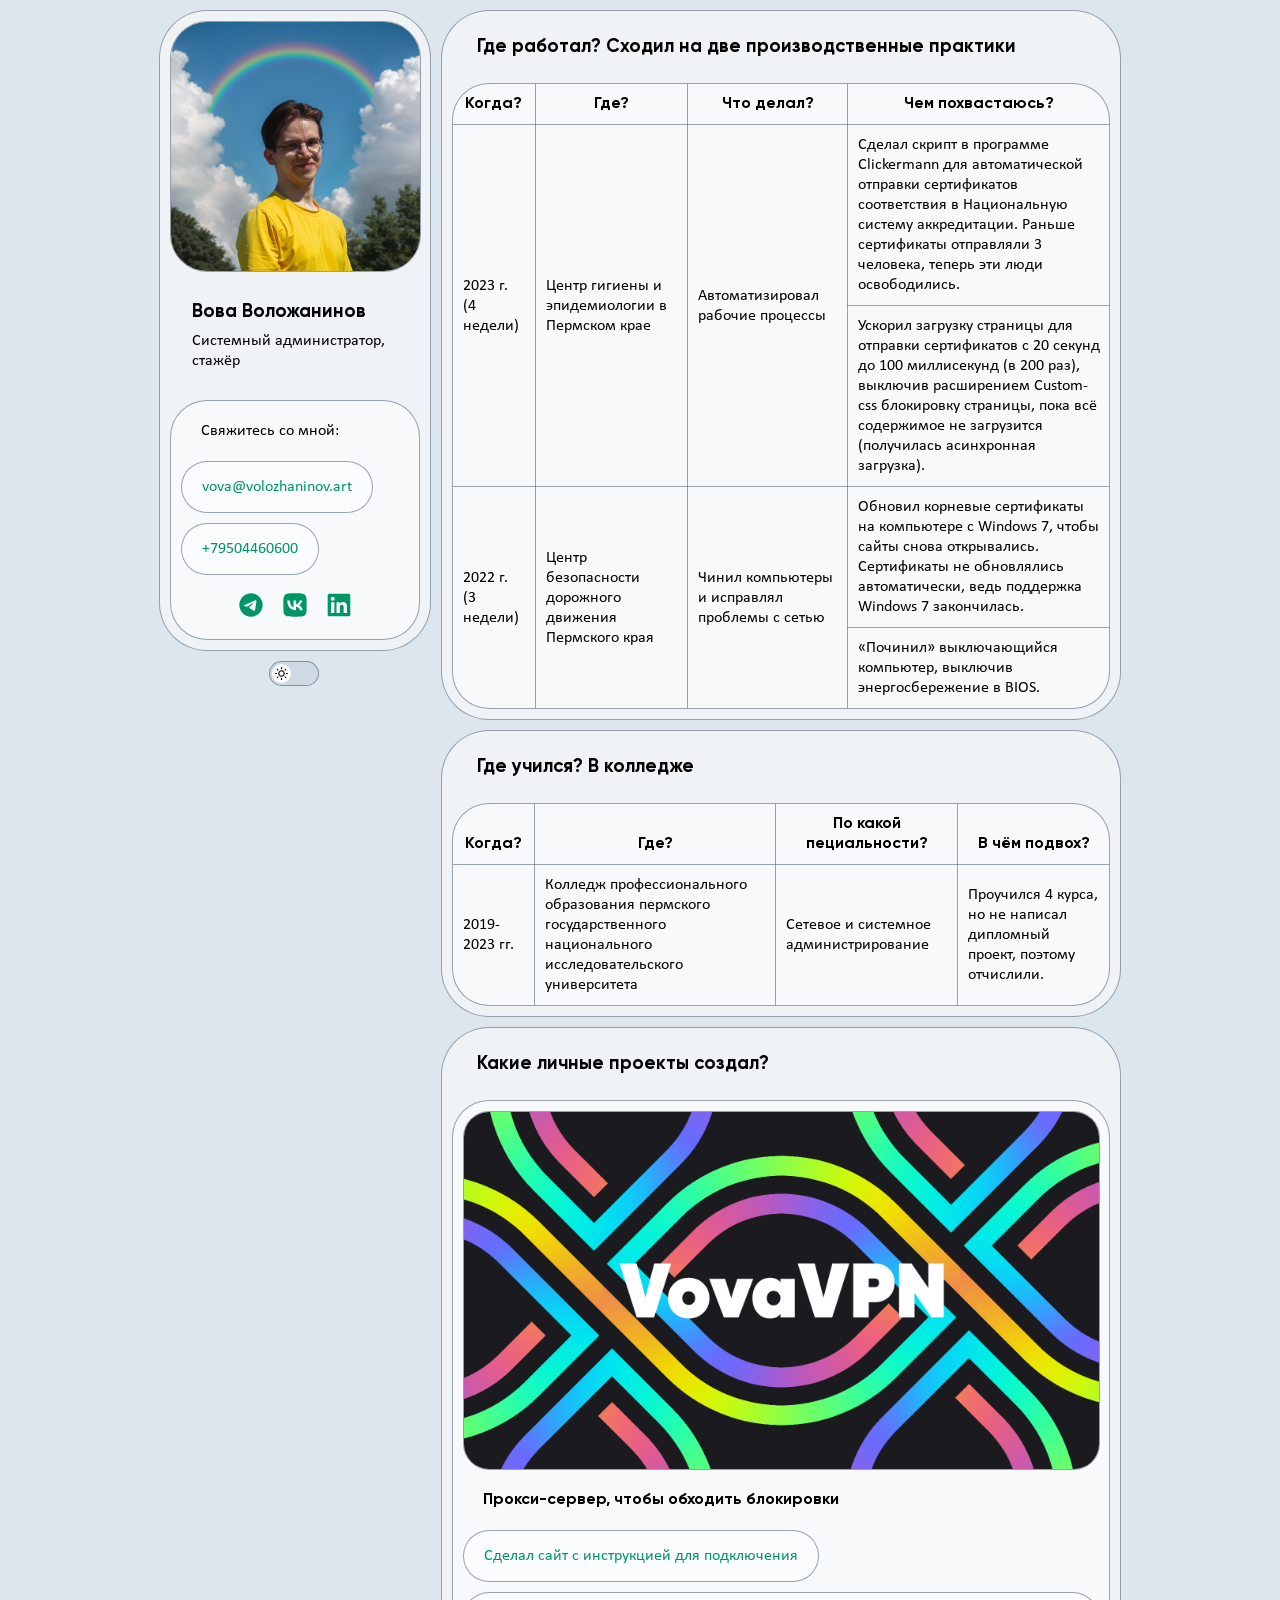
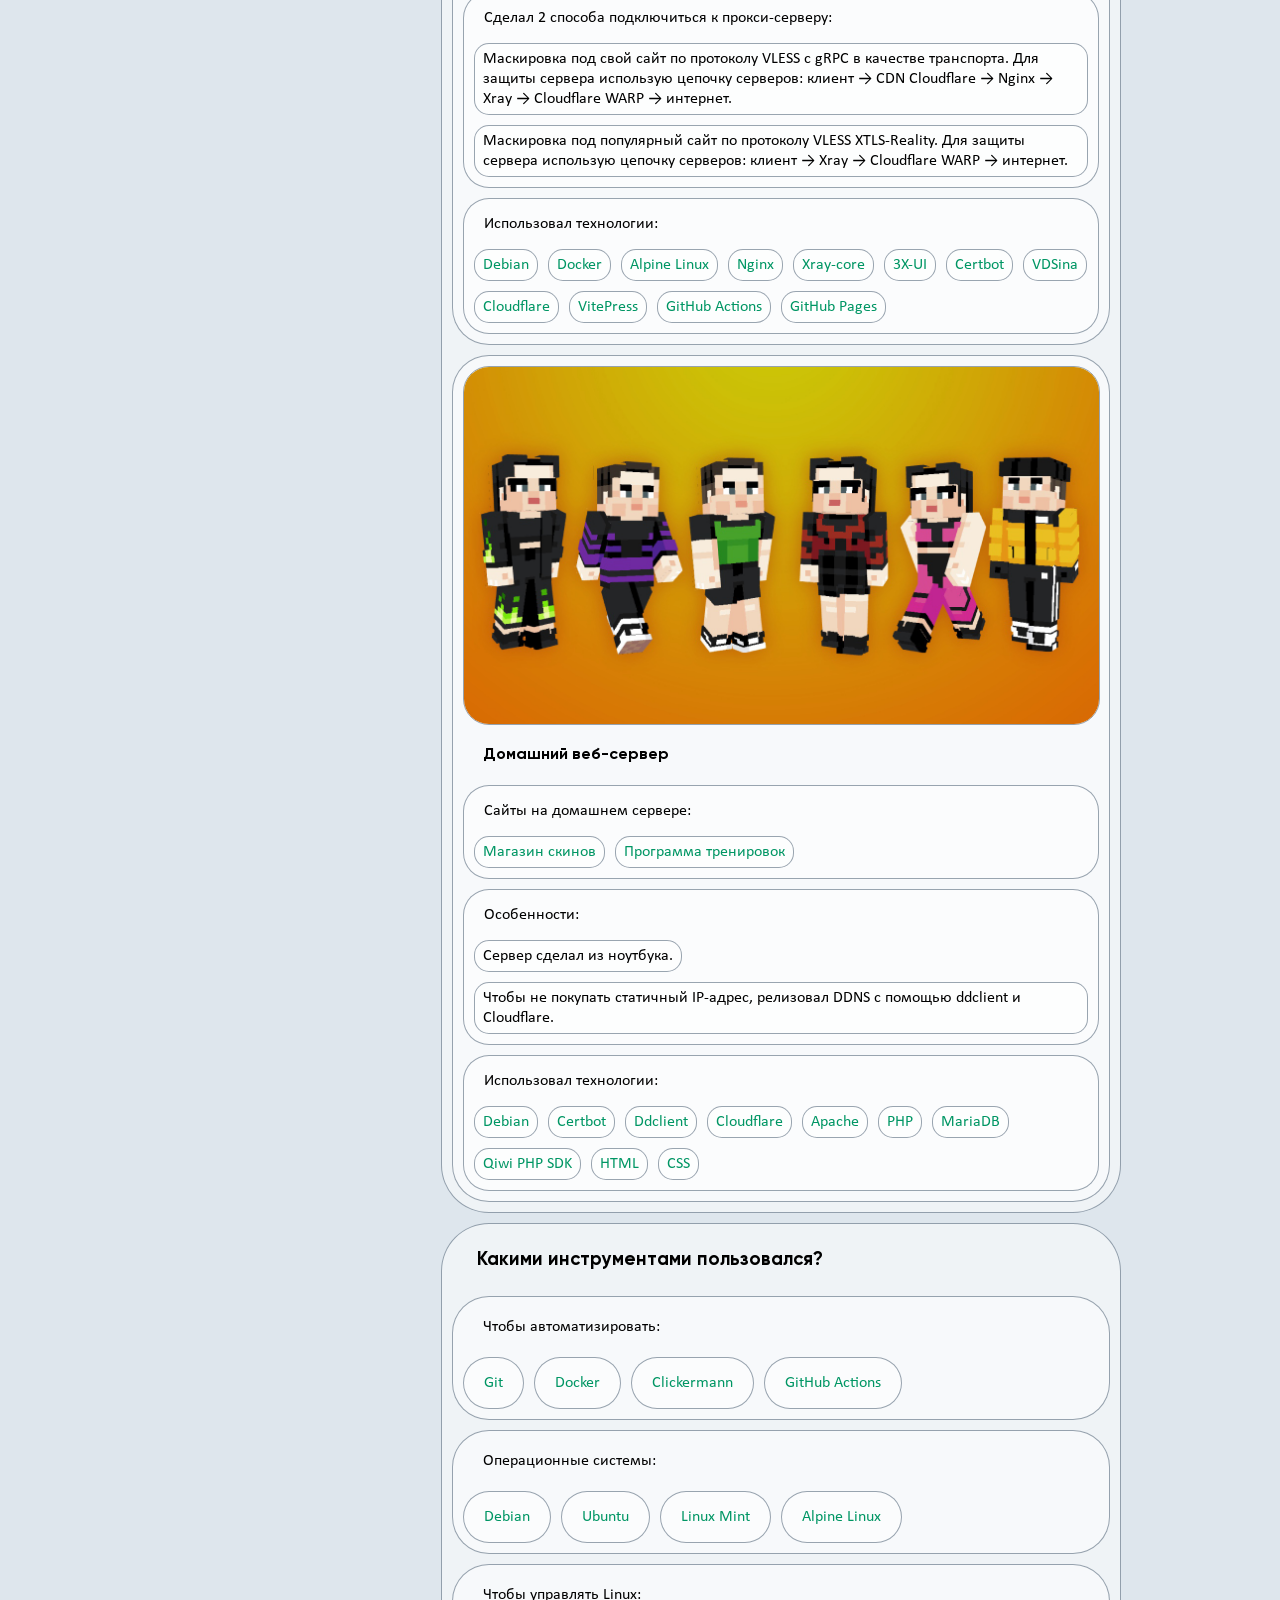
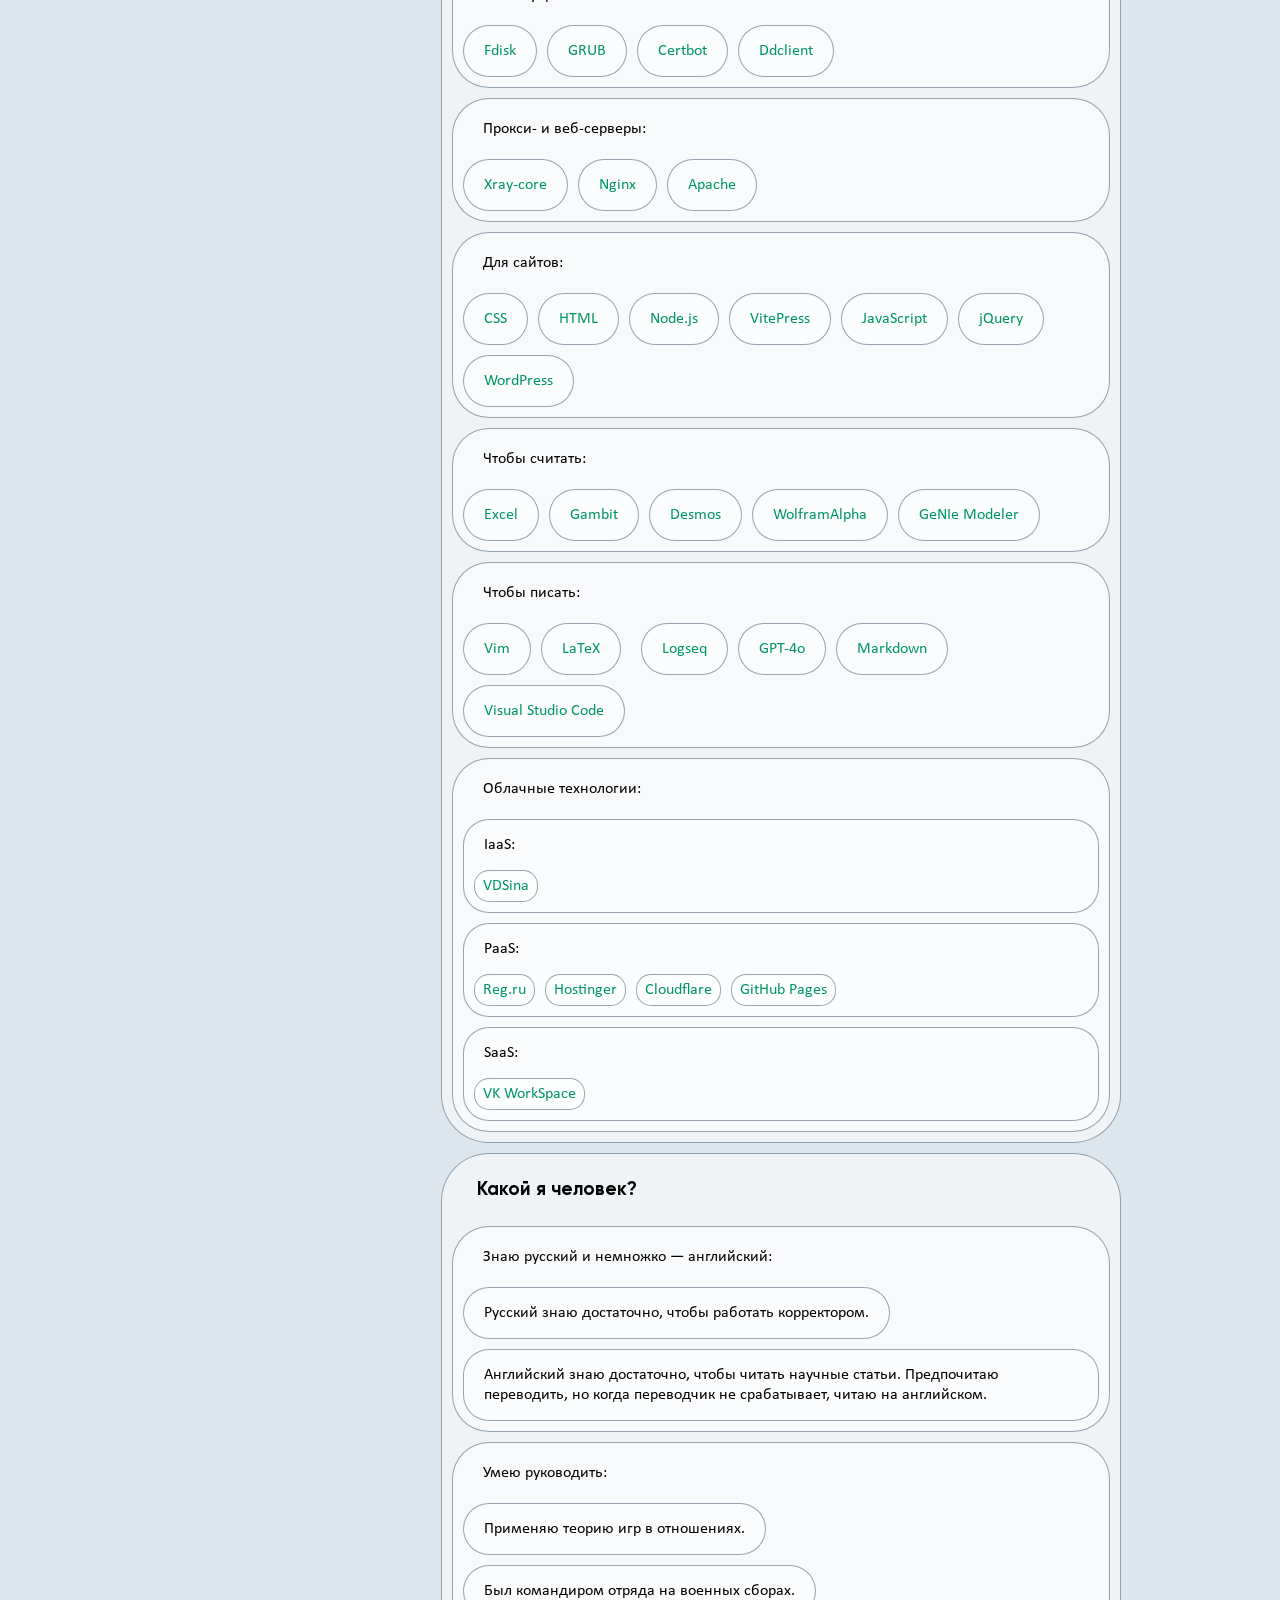
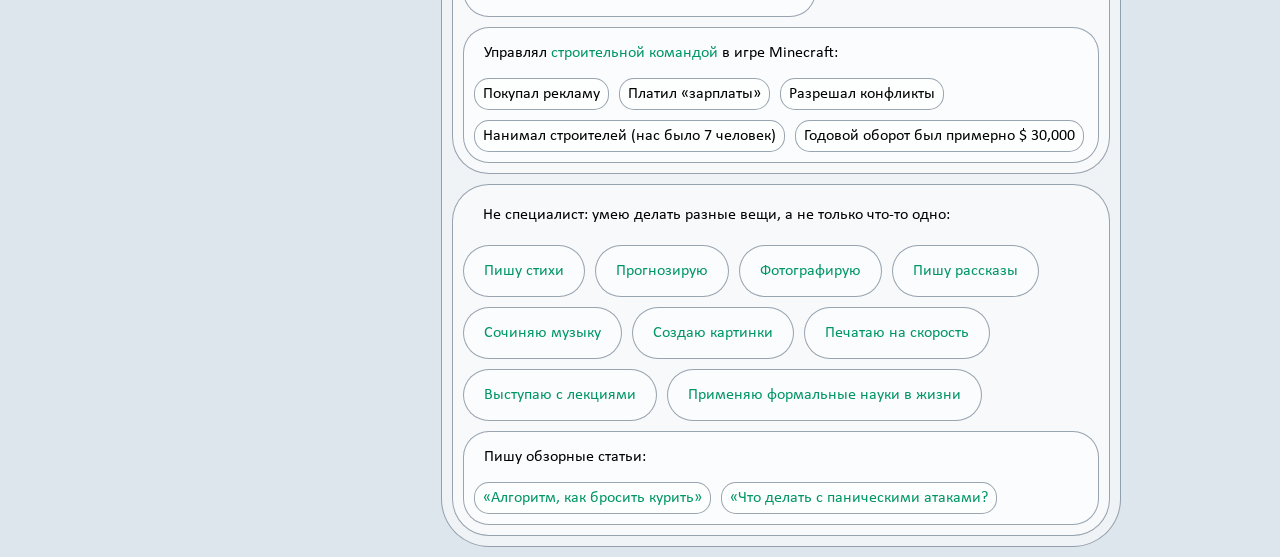
==== commit 83217ffd: "update" ====
--- a/index.html
+++ b/index.html
@@ -12,18 +12,25 @@
 
 <body>
     <div class="cursor">
-        <svg class="cursor" width="14" height="21" viewBox="0 0 4.2333978 6.3500807" version="1.1" xmlns="http://www.w3.org/2000/svg"
-            xmlns:svg="http://www.w3.org/2000/svg">
+        <svg class="cursor" width="14" height="21" viewBox="0 0 4.2333978 6.3500807" version="1.1"
+            xmlns="http://www.w3.org/2000/svg" xmlns:svg="http://www.w3.org/2000/svg">
             <g transform="translate(-358.99243,-136.25044)">
                 <path
                     d="m 359.08067,136.33868 6.5e-4,3.16012 6.5e-4,3.01371 a 2.4167305,2.4572061 0 0 1 1.53876,-2.10776 2.4167305,2.4572061 0 0 1 2.517,0.49659 l -1.97306,-2.21868 z" />
             </g>
         </svg>
-        <svg class="zoom" width="21" height="21" viewBox="0 0 5.2916665 5.2916505" version="1.1" xmlns="http://www.w3.org/2000/svg"
-            xmlns:svg="http://www.w3.org/2000/svg">
+        <svg class="zoom" width="21" height="21" viewBox="0 0 5.2916665 5.2916505" version="1.1"
+            xmlns="http://www.w3.org/2000/svg" xmlns:svg="http://www.w3.org/2000/svg">
             <g transform="translate(-370.1521,-136.60126), matrix(-0.00984462,0,0,0.00984459,375.31856,136.72726)">
                 <path
                     d="M 281.1,0 C 153.782,0 50.2,103.582 50.2,230.9 c 0,45.12 13.019,87.25 35.483,122.853 l -70.654,70.654 c -20.039,20.039 -20.039,52.527 0,72.564 20.039,20.039 52.527,20.039 72.564,0 l 70.654,-70.654 C 193.852,448.781 235.982,461.8 281.1,461.8 408.418,461.8 512,358.218 512,230.9 512,103.582 408.42,0 281.1,0 Z m 0,410.489 c -99.025,0 -179.589,-80.564 -179.589,-179.589 0,-99.025 80.563,-179.589 179.589,-179.589 99.026,0 179.589,80.564 179.589,179.589 0,99.025 -80.562,179.589 -179.589,179.589 z">
+            </g>
+        </svg>
+        <svg class="text-cursor" width="12" height="18" viewBox="0 0 3.1750486 4.7625484" version="1.1"
+            xmlns="http://www.w3.org/2000/svg" xmlns:svg="http://www.w3.org/2000/svg">
+            <g transform="translate(-0.59549762,-0.73421996)">
+                <path
+                    d="M 0.86008112,5.232185 H 3.5059533 M 0.86009066,0.99880348 H 3.5059629 M 2.1830222,5.2321836 2.1830323,0.99880384" />
             </g>
         </svg>
     </div>
@@ -653,7 +660,8 @@
                             <p>Был командиром отряда на военных сборах.</p>
                         </div>
                         <div class="dep-3">
-                            <p>Управлял <a href="https://vk.com/thebuilderhd" target="_blank" class="link">строительной командой</a>
+                            <p>Управлял <a href="https://vk.com/thebuilderhd" target="_blank" class="link">строительной
+                                    командой</a>
                                 в игре Minecraft:</p>
                             <div class="flex">
                                 <div class="dep-4">
--- a/styles/style.css
+++ b/styles/style.css
@@ -183,7 +183,6 @@
 html {
     scrollbar-color: var(--border-color) var(--slider-background-color);
     scrollbar-width: thin;
-    cursor: none;
 }
 
 div p.logos {
@@ -202,18 +201,22 @@
 }
 
 /* Курсор */
+
+html {
+    cursor: none;
+}
 
 div.cursor {
     top: 0;
     margin: 0;
     border: none;
     background-color: transparent;
-    transition: none;
     padding: 0;
 
     position: fixed;
     pointer-events: none;
     z-index: 6;
+    display: none;
 }
 
 .cursor svg {
@@ -228,6 +231,8 @@
     transition: fill var(--transition), stroke var(--transition);
 }
 
+/* Курсор-лупа */
+
 .cursor svg.zoom g path {
     fill: var(--accent-color-hover);
 }
@@ -238,6 +243,24 @@
     display: block;
     left: -10px;
     top: -10px;
+}
+
+/* Текстовый курсор */
+
+.text-cursor {
+    opacity: 0;
+    position: absolute;
+    display: block;
+    left: -6px;
+    top: -9px;
+}
+
+svg.text-cursor g path {
+    fill: var(--cursor-fill-color);
+    stroke: var(--cursor-fill-color);
+    fill-opacity: 1;
+    stroke-linecap: round;
+    stroke-opacity: 1
 }
 
 /* Переключатель темы */
@@ -452,6 +475,7 @@
         z-index: 5;
         border-bottom: var(--border) solid var(--border-color);
         backdrop-filter: blur(4px);
+        -webkit-backdrop-filter: blur(4px);
         transition: border var(--transition), background-color var(--transition);
     }
 
@@ -499,28 +523,43 @@
 
 @media (min-resolution: 1x) {
     .cursor svg g path {
-        stroke-width:0.2647155;
-    }
-    .cursor svg.zoom g path {
-        stroke-width:25.6;
+        stroke-width: 0.2647155;
+    }
+
+    svg.zoom g path {
+        stroke-width: 25.6;
+    }
+
+    svg.text-cursor g path {
+        stroke-width: 0.529167;
     }
 }
 
 @media (min-resolution: 1.25x) {
     .cursor svg g path {
-        stroke-width:0.22059625;
-    }
-    .cursor svg.zoom g path {
-        stroke-width:20.48;
+        stroke-width: 0.22059625;
+    }
+
+    svg.zoom g path {
+        stroke-width: 20.48;
+    }
+
+    svg.text-cursor g path {
+        stroke-width: 0.4233336;
     }
 }
 
 @media (min-resolution: 1.5x) {
     .cursor svg g path {
-        stroke-width:0.176477;
-    }
-    .cursor svg.zoom g path {
-        stroke-width:17;
+        stroke-width: 0.176477;
+    }
+
+    svg.zoom g path {
+        stroke-width: 17;
+    }
+
+    svg.text-cursor g path {
+        stroke-width: 0.352778;
     }
 }
 
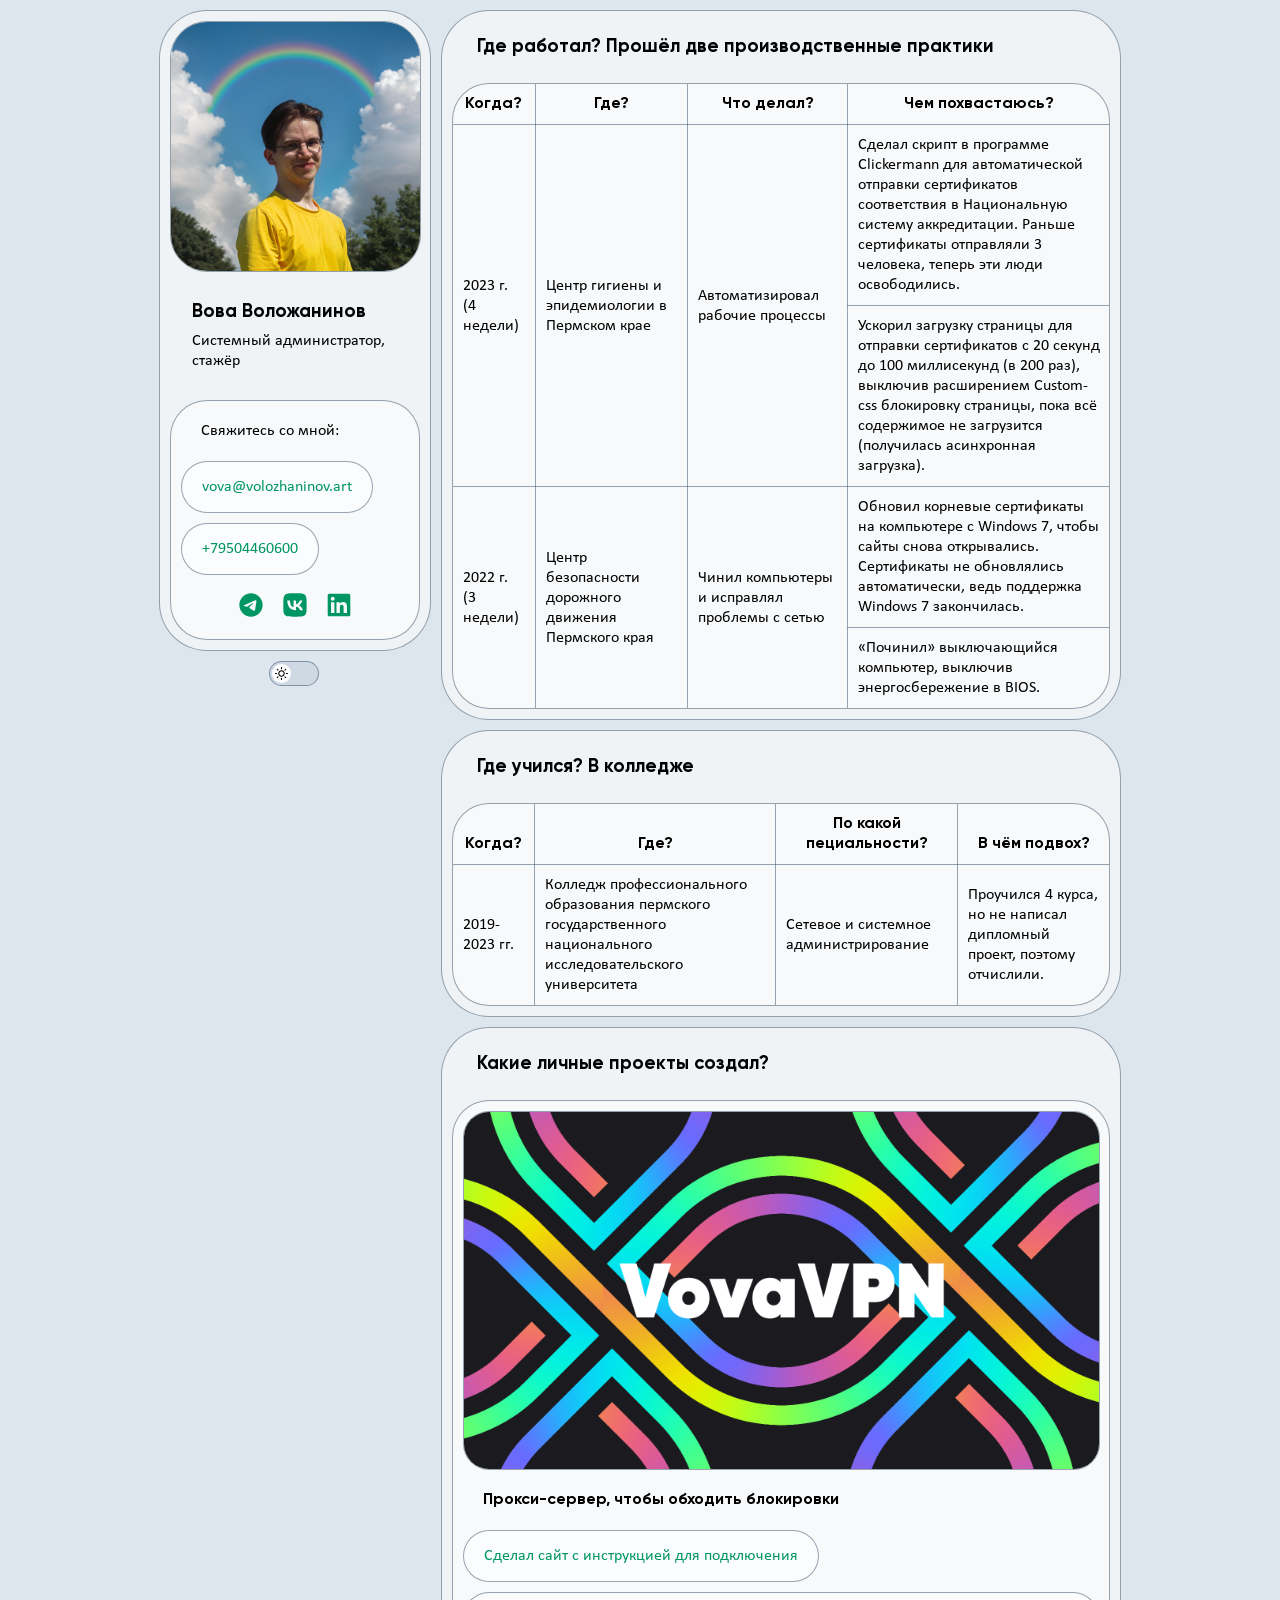
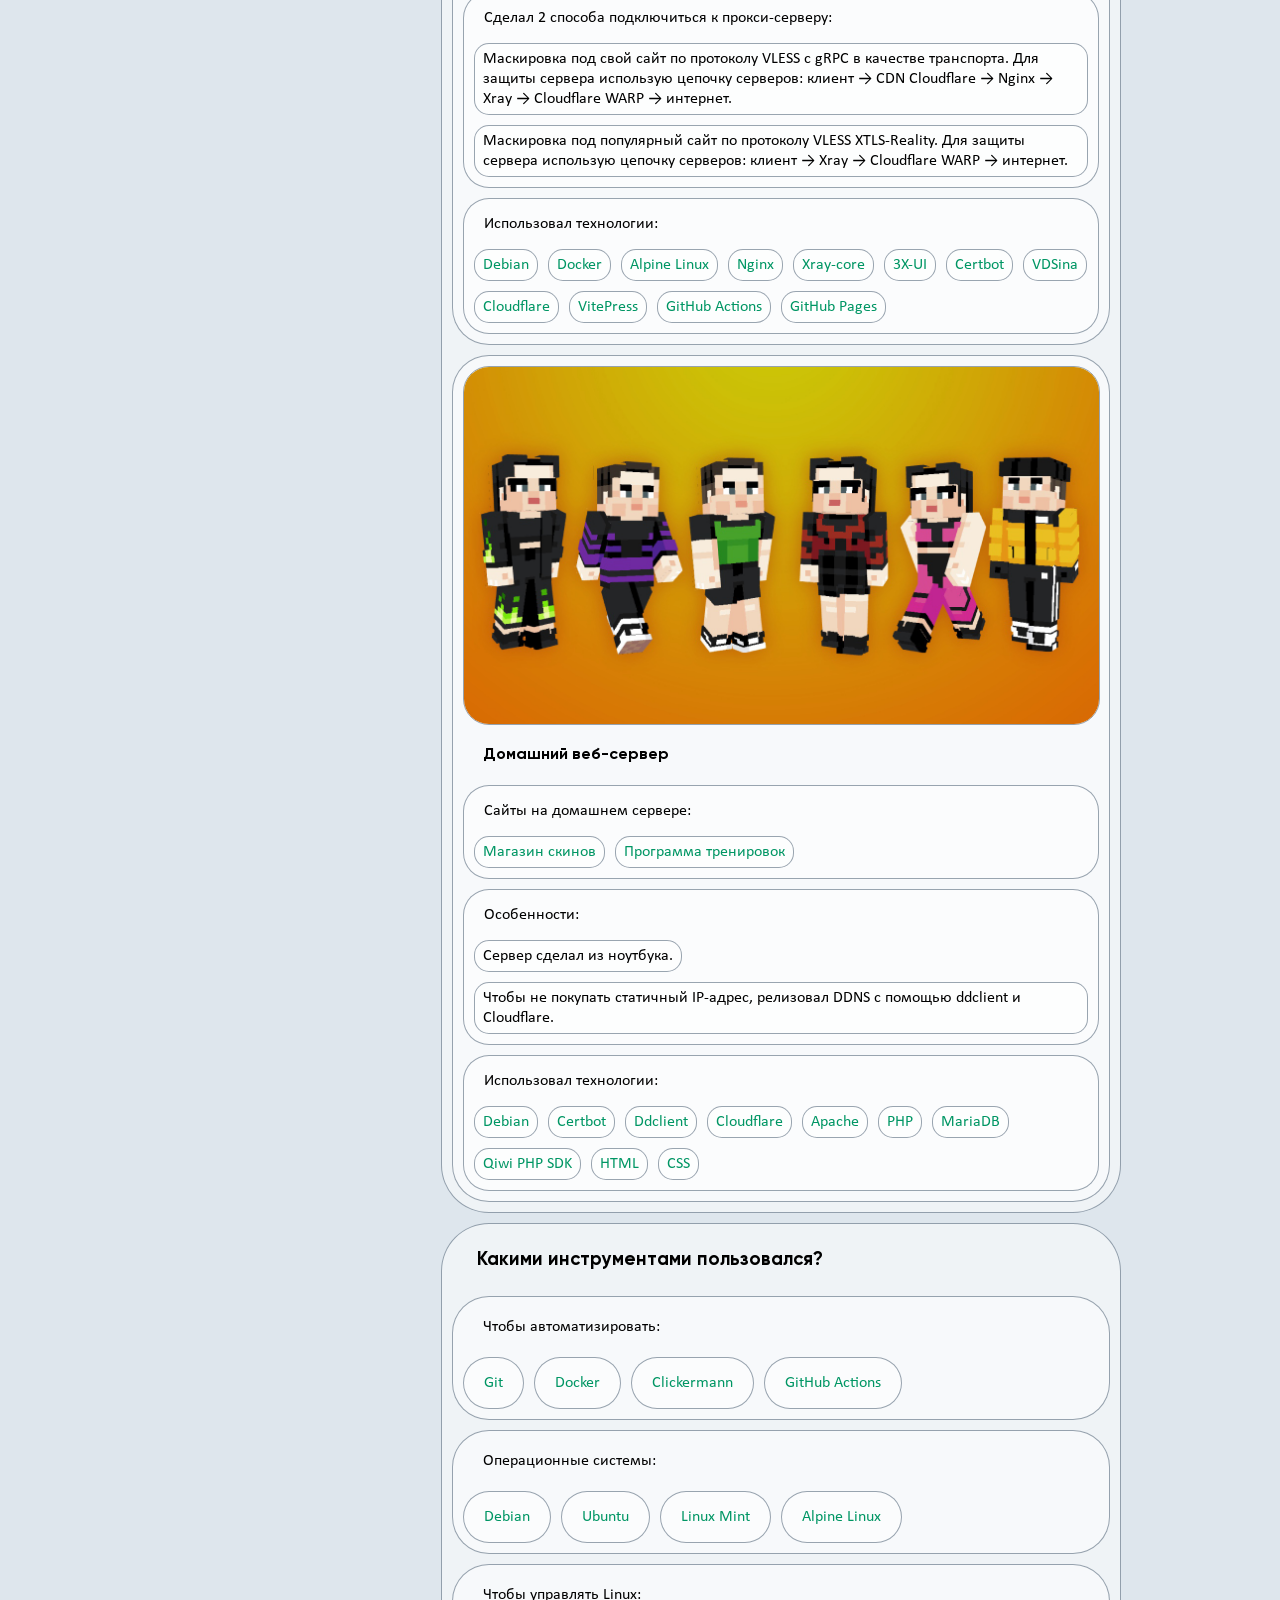
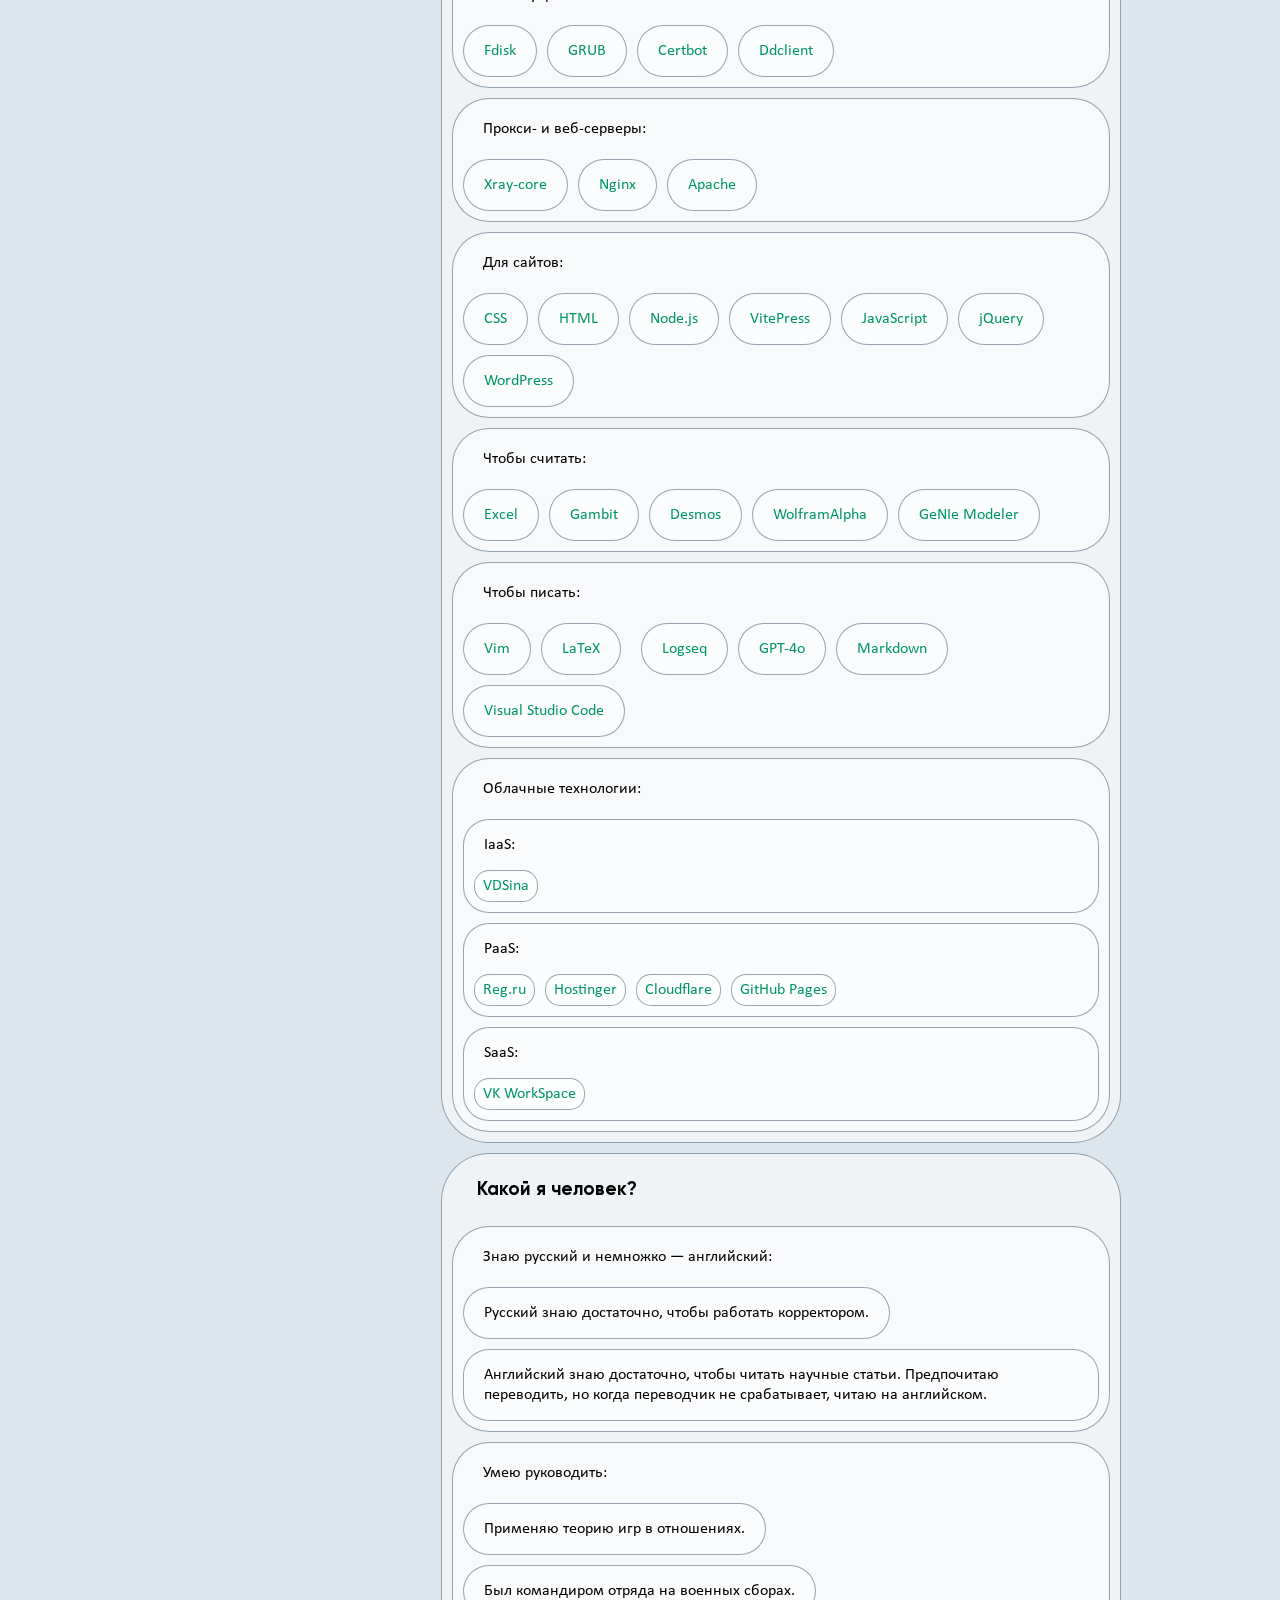
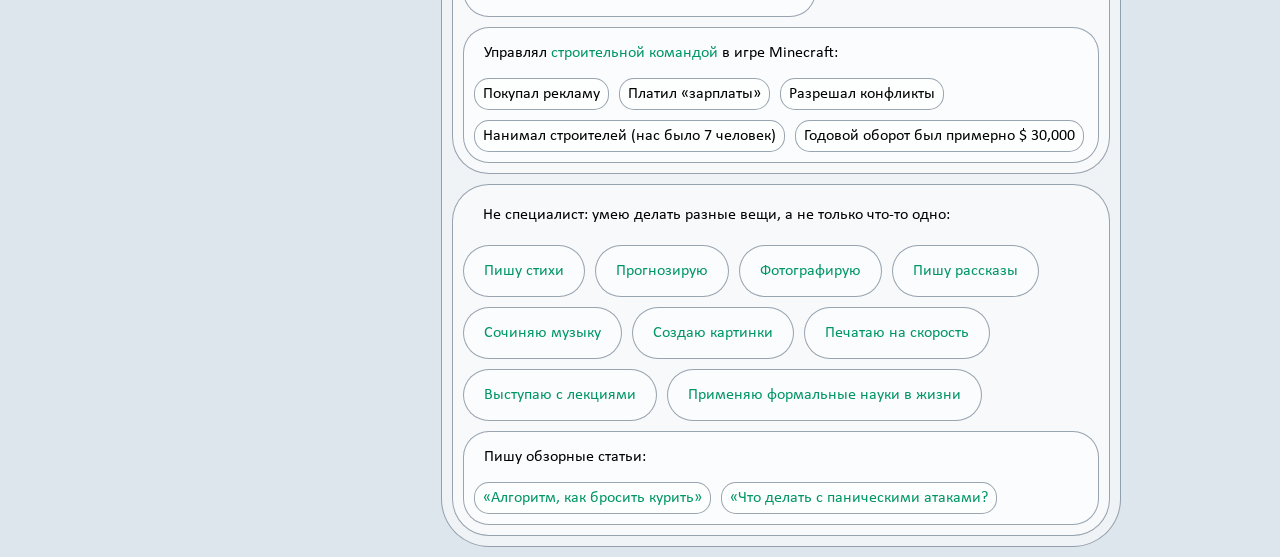
==== commit cab477a1: "Небольшие изменения качества жизни" ====
--- a/index.html
+++ b/index.html
@@ -19,11 +19,11 @@
                     d="m 359.08067,136.33868 6.5e-4,3.16012 6.5e-4,3.01371 a 2.4167305,2.4572061 0 0 1 1.53876,-2.10776 2.4167305,2.4572061 0 0 1 2.517,0.49659 l -1.97306,-2.21868 z" />
             </g>
         </svg>
-        <svg class="zoom" width="21" height="21" viewBox="0 0 5.2916665 5.2916505" version="1.1"
+        <svg class="zoom" width="24" height="24" viewBox="0 0 5.6563301 5.6563408" version="1.1"
             xmlns="http://www.w3.org/2000/svg" xmlns:svg="http://www.w3.org/2000/svg">
-            <g transform="translate(-370.1521,-136.60126), matrix(-0.00984462,0,0,0.00984459,375.31856,136.72726)">
+            <g>
                 <path
-                    d="M 281.1,0 C 153.782,0 50.2,103.582 50.2,230.9 c 0,45.12 13.019,87.25 35.483,122.853 l -70.654,70.654 c -20.039,20.039 -20.039,52.527 0,72.564 20.039,20.039 52.527,20.039 72.564,0 l 70.654,-70.654 C 193.852,448.781 235.982,461.8 281.1,461.8 408.418,461.8 512,358.218 512,230.9 512,103.582 408.42,0 281.1,0 Z m 0,410.489 c -99.025,0 -179.589,-80.564 -179.589,-179.589 0,-99.025 80.563,-179.589 179.589,-179.589 99.026,0 179.589,80.564 179.589,179.589 0,99.025 -80.562,179.589 -179.589,179.589 z">
+                    d="M 2.4734925,0.1322915 A 2.3412083,2.3410354 0 0 0 0.13229113,2.4733199 2.3412083,2.3410354 0 0 0 2.4734925,4.8143481 2.3412083,2.3410354 0 0 0 3.8532426,4.3571161 l 0.9634393,0.963368 c 0.1395638,0.1395536 0.364224,0.1395536 0.5037879,0 0.1395637,-0.1395534 0.1395637,-0.3641969 0,-0.5037503 L 4.3574278,3.8533655 A 2.3412083,2.3410354 0 0 0 4.814694,2.4733199 2.3412083,2.3410354 0 0 0 2.4734925,0.1322915 Z m 0.016699,0.7291858 A 1.6286618,1.6285414 0 0 1 4.1188535,2.4900187 1.6286618,1.6285414 0 0 1 2.4901916,4.1185602 1.6286618,1.6285414 0 0 1 0.86153003,2.4900187 1.6286618,1.6285414 0 0 1 2.4901915,0.8614773 Z" />
             </g>
         </svg>
         <svg class="text-cursor" width="12" height="18" viewBox="0 0 3.1750486 4.7625484" version="1.1"
@@ -157,7 +157,7 @@
         </div>
         <div class="other">
             <div class="dep-1">
-                <h1>Где работал? Сходил на две производственные практики</h1>
+                <h1>Где работал? Прошёл две производственные практики</h1>
                 <div class="dep-2 table">
                     <table>
                         <tr>
--- a/styles/style.css
+++ b/styles/style.css
@@ -58,6 +58,7 @@
     --border: 1px;
     --margin: 10px;
     --about-width: 292px;
+    --other-width: 700px;
     --transition: 200ms;
 
     margin: 0;
@@ -94,7 +95,7 @@
 
 .other {
     margin: 0;
-    width: 700px;
+    width: var(--other-width);
     border: none;
     background: none;
 }
@@ -216,7 +217,7 @@
     position: fixed;
     pointer-events: none;
     z-index: 6;
-    display: none;
+    display: none; /* Из-за этого CSS-правила у меня один раз курсор пропал и не появлялся, пока я не увёл мышку за пределы сайта и не вернул её обратно. Возможно, лучше убрать это правило, чтобы такого больше не повторялось, но без него выглядит уродско. Так что пока оставлю, но если такой баг будет часто случаться, придётся или починить его, или это правило убрать. */
 }
 
 .cursor svg {
@@ -235,13 +236,14 @@
 
 .cursor svg.zoom g path {
     fill: var(--accent-color-hover);
+    stroke-linejoin: miter;
 }
 
 .cursor svg.zoom {
     opacity: 0;
     position: absolute;
     display: block;
-    left: -10px;
+    left: -11px;
     top: -10px;
 }
 
@@ -527,7 +529,7 @@
     }
 
     svg.zoom g path {
-        stroke-width: 25.6;
+        stroke-width: 0.264583;
     }
 
     svg.text-cursor g path {
@@ -541,7 +543,7 @@
     }
 
     svg.zoom g path {
-        stroke-width: 20.48;
+        stroke-width: 0.2116664;
     }
 
     svg.text-cursor g path {
@@ -555,7 +557,7 @@
     }
 
     svg.zoom g path {
-        stroke-width: 17;
+        stroke-width: 0.1763887;
     }
 
     svg.text-cursor g path {
